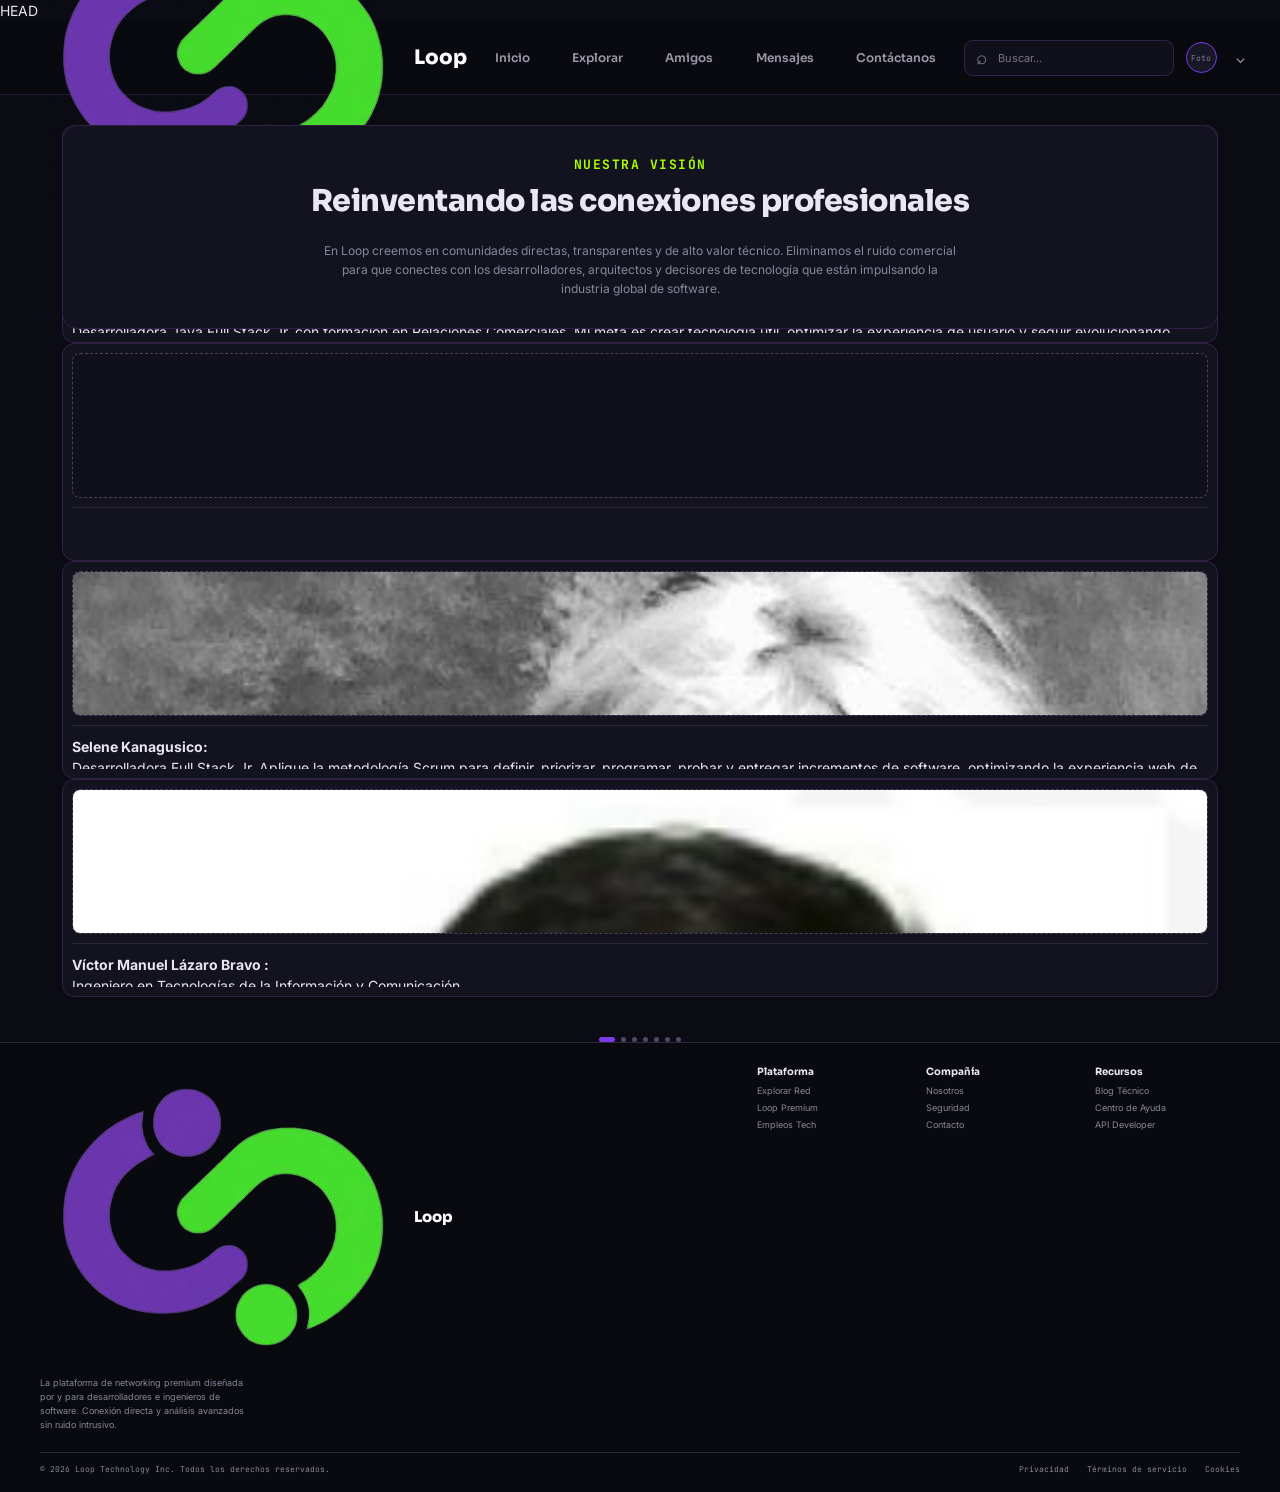
==== acercade.html @ b0e39cc5 "Se agregan cambios" ====
<!doctype html>
<html lang="es">
<head>
  <meta charset="utf-8">
  <meta name="viewport" content="width=device-width, initial-scale=1">
  <meta name="theme-color" content="#0b0b14">
  <title>Loop — Acerca de nosotros</title>
  <!-- Bootstrap 5.3.8: mismos enlaces que las páginas anteriores -->
  <link href="https://cdn.jsdelivr.net/npm/bootstrap@5.3.8/dist/css/bootstrap.min.css" rel="stylesheet" integrity="sha384-sRIl4kxILFvY47J16cr9ZwB07vP4J8+LH7qKQnuqkuIAvNWLzeN8tE5YBujZqJLB" crossorigin="anonymous">
  <!-- Tipografías del sistema visual Loop -->
  <link rel="preconnect" href="https://fonts.googleapis.com">
  <link rel="preconnect" href="https://fonts.gstatic.com" crossorigin>
  <link href="https://fonts.googleapis.com/css2?family=Inter:wght@400;500;600;700&family=JetBrains+Mono:wght@400;700&family=Sora:wght@400;600;700;800&display=swap" rel="stylesheet">
  <!-- Hoja CSS unificada para Inicio y Acerca de nosotros -->
  <link rel="stylesheet" href="./CSS/styles.css">
</head>
<body>
          HEAD
  <!-- Navegación compartida; logotipo y avatar son espacios reservados -->
  <header class="site-header">
    <nav class="nav-shell" aria-label="Navegación principal">
      <a class="brand d-inline-flex align-items-center" href="index.html" aria-label="Loop, inicio">  <img src="./images/logo/logo.png" alt="" class="logo" aria-hidden="true"><span>Loop</span></a>
      <div class="nav-links">
        <a class="nav-link" href="index.html">Inicio</a>
        <a class="nav-link" href="#explorar">Explorar</a>
        <a class="nav-link" href="#amigos">Amigos</a>
        <a class="nav-link" href="#mensajes">Mensajes</a>
        <a class="nav-link" href="./acercade.html">Contáctanos</a>
      </div>
      <div class="nav-actions">
        <label class="search-box"><span aria-hidden="true">⌕</span><input type="search" placeholder="Buscar..." aria-label="Buscar"></label>
        <button class="avatar avatar-small" type="button" aria-label="Abrir perfil"><span class="image-placeholder">Foto</span></button>
        <button class="chevron" type="button" aria-label="Abrir menú de perfil">⌄</button>
      </div>
      <button class="menu-toggle" type="button" aria-label="Abrir navegación">☰</button>
    </nav>
  </header>

  <main class="about-page container-fluid">
    <!-- Carrusel de contenido institucional: misión, visión y valores -->
    <section class="about-content" aria-label="Misión, visión y valores">
      <div id="aboutCarousel" class="carousel slide" data-bs-ride="false" data-bs-touch="true">
        <div class="carousel-inner">
          <!-- Visión: se muestra primero, según el wireframe -->
          <article class="carousel-item active">
            <div class="vision-panel panel text-center">
              <p class="about-kicker">NUESTRA VISIÓN</p>
              <h1>Reinventando las conexiones profesionales</h1>
              <p class="vision-copy">En Loop creemos en comunidades directas, transparentes y de alto valor técnico. Eliminamos el ruido comercial<br class="wide-break"> para que conectes con los desarrolladores, arquitectos y decisores de tecnología que están impulsando la<br class="wide-break"> industria global de software.</p>
            </div>
          </article>
          <!-- Misión: texto e imagen quedan como contenido editable/reservado -->
          <article class="carousel-item">
            <div class="mission-panel">
              <div class="mission-copy">
                <p class="about-kicker">NUESTRA MISIÓN</p>
                <h2>Misión</h2>
                <br>
                <p>Conectar a desarrolladores y entusiastas de la tecnología para fomentar relaciones genuinas, colaboración y crecimiento personal y profesional. Creamos una plataforma digital accesible, segura e inclusiva que permite a la comunidad aprender, compartir conocimientos y descubrir oportunidades únicas, para transformar y liderar el entorno tecnológico actual.</p>

                <div class="value-tags"><span>LATENCIA CERO</span><span>PRIVACIDAD ENCRIPTADA</span></div>
              </div>
              <div class="about-image-placeholder imgMission" role="img"><span></span></div>
            </div>
    <!-- Valores -->
<article class="carousel-item">
  <div class="values-panel panel">
    <p class="about-kicker">NUESTROS VALORES</p>
    <h2>Principios que nos conectan</h2>

    <!-- Contenedor ajustado para tarjetas -->
    <div class="row g-3 justify-content-center">

      <!-- Tarjeta 1: Respeto y Privacidad -->
      <div class="col-12 col-md-6 col-lg-3">
        <div class="value-card">
          <span class="value-mark">01</span>
          <h3>Respeto y Privacidad</h3>
          <p>Datos tratados de forma ética, protegida y sin algoritmos extractivos.</p>
        </div>
      </div>

      <!-- Tarjeta 2: Colaboración -->
      <div class="col-12 col-md-6 col-lg-3">
        <div class="value-card">
          <span class="value-mark">02</span>
          <h3>Colaboración</h3>
          <p>Fostereamos el trabajo en equipo y el desarrollo colectivo.</p>
        </div>
      </div>

    </div> 
  </div> 
</article>
    
    
  <!-- Navegación compartida; logotipo y avatar son espacios reservados -->
  <header class="site-header">
    <nav class="nav-shell" aria-label="Navegación principal">
      <a class="brand d-inline-flex align-items-center" href="index.html" aria-label="Loop, inicio">  <img src="./images/logo/logo.png" alt="" class="logo" aria-hidden="true"><span>Loop</span></a>
      <div class="nav-links">
        <a class="nav-link" href="index.html">Inicio</a>
        <a class="nav-link" href="#explorar">Explorar</a>
        <a class="nav-link" href="#amigos">Amigos</a>
        <a class="nav-link" href="#mensajes">Mensajes</a>
        <a class="nav-link" href="./acercade.html">Contáctanos</a>
      </div>
      <div class="nav-actions">
        <label class="search-box"><span aria-hidden="true">⌕</span><input type="search" placeholder="Buscar..." aria-label="Buscar"></label>
        <button class="avatar avatar-small" type="button" aria-label="Abrir perfil"><span class="image-placeholder">Foto</span></button>
        <button class="chevron" type="button" aria-label="Abrir menú de perfil">⌄</button>
      </div>
      <button class="menu-toggle" type="button" aria-label="Abrir navegación">☰</button>
    </nav>
  </header>

  <main class="about-page container-fluid">
    <!-- Carrusel de contenido institucional: misión, visión y valores -->
    <section class="about-content" aria-label="Misión, visión y valores">
      <div id="aboutCarousel" class="carousel slide" data-bs-ride="false" data-bs-touch="true">
        <div class="carousel-inner">
          <!-- Visión: se muestra primero, según el wireframe -->
          <article class="carousel-item active">
            <div class="vision-panel panel text-center">
              <p class="about-kicker">NUESTRA VISIÓN</p>
              <h1>Reinventando las conexiones profesionales</h1>
              <p class="vision-copy">En Loop creemos en comunidades directas, transparentes y de alto valor técnico. Eliminamos el ruido comercial<br class="wide-break"> para que conectes con los desarrolladores, arquitectos y decisores de tecnología que están impulsando la<br class="wide-break"> industria global de software.</p>
            </div>
          </article>
          <!-- Misión: texto e imagen quedan como contenido editable/reservado -->
          <article class="carousel-item">
            <div class="mission-panel">
              <div class="mission-copy">
                <p class="about-kicker">NUESTRA MISIÓN</p>

                <h2>Misión</h2>
                <br>
                <p>Conectar a desarrolladores y entusiastas de la tecnología para fomentar relaciones genuinas, colaboración y crecimiento personal y profesional. Creamos una plataforma digital accesible, segura e inclusiva que permite a la comunidad aprender, compartir conocimientos y descubrir oportunidades únicas, para transformar y liderar el entorno tecnológico actual.</p>

                <div class="value-tags"><span>LATENCIA CERO</span><span>PRIVACIDAD ENCRIPTADA</span></div>
              </div>
              <div class="about-image-placeholder imgMission" role="img"><span></span></div>
            </div>
          </article>
          <!-- Valores: espacios listos para incorporar la descripción final -->
<article class="carousel-item">
    <div class="values-panel panel">
        <p class="about-kicker">NUESTROS VALORES</p>
        <h2>Principios que nos conectan</h2>
        
        <!-- Contenedor ajustado para 4 tarjetas -->
        <div class="row g-3 justify-content-center">
            
            <!-- Tarjeta 1: Respeto y Privacidad -->
            <div class="col-12 col-md-6 col-lg-3">
                <div class="value-card">
                    <span class="value-mark">01</span>
                    <h3>Respeto y Privacidad</h3>
                    <p>Datos tratados de forma ética, protegida y sin algoritmos extractivos.</p>
                </div>
            </div>

            <!-- Tarjeta 2: Colaboración -->
            <div class="col-12 col-md-6 col-lg-3">
                <div class="value-card">
                    <span class="value-mark">02</span>
                    <h3>Colaboración</h3>
                    <p>El trabajo en equipo como motor de innovación.</p>
                </div>
            </div>

            <!-- Tarjeta 3: Inclusión -->
            <div class="col-12 col-md-6 col-lg-3">
                <div class="value-card">
                    <span class="value-mark">03</span>
                    <h3>Inclusión</h3>
                    <p>Diversidad de perfiles, experiencias y habilidades.</p>
                </div>
            </div>

            <!-- Tarjeta 4: Empleabilidad -->
            <div class="col-12 col-md-6 col-lg-3">
                <div class="value-card">
                    <span class="value-mark">04</span>
                    <h3>Empleabilidad</h3>
                    <p>El poder de la red para abrir oportunidades laborales.</p>
                </div>
            </div>

        </div>
    </div>
</article>
        </div>
        <!-- Controles accesibles para recorrer misión, visión y valores -->
        <button class="carousel-control-prev about-control" type="button" data-bs-target="#aboutCarousel" data-bs-slide="prev" aria-label="Anterior"><span class="carousel-control-prev-icon" aria-hidden="true"></span></button>
        <button class="carousel-control-next about-control" type="button" data-bs-target="#aboutCarousel" data-bs-slide="next" aria-label="Siguiente"><span class="carousel-control-next-icon" aria-hidden="true"></span></button>
        <div class="carousel-indicators about-indicators">
          <button type="button" data-bs-target="#aboutCarousel" data-bs-slide-to="0" class="active" aria-current="true" aria-label="Visión"></button>
          <button type="button" data-bs-target="#aboutCarousel" data-bs-slide-to="1" aria-label="Misión"></button>
          <button type="button" data-bs-target="#aboutCarousel" data-bs-slide-to="2" aria-label="Valores"></button>
        </div>
      </div>
    </section>
    

     <!-- Sección visual de misión con área reservada para ilustración, similar al wireframe -->
    <section class="mission-feature" aria-label="Misión y propósito">
      <div class="mission-feature-copy">
        <h2>Misión y Propósito</h2>
        <p>Conectamos a desarrolladores y entusiastas de la tecnología para fomentar la colaboración y el crecimiento profesional. Creamos una plataforma digital accesible, segura e inclusiva que permite aprender, compartir conocimientos y descubrir oportunidades únicas para liderar el entorno tecnológico actual.</p>
        <div class="value-tags"><span>LATENCIA CERO</span><span>PRIVACIDAD ENCRIPTADA</span></div>
      </div>
      <div class="about-image-placeholder mission-art imgMission" role="img" ><span></span></div>
    </section>

    <!-- Carrusel horizontal siete tarjetas del equipo ejecutivo -->
    <section class="executive-team" aria-labelledby="team-title">
      <div class="team-heading"><div><p class="about-kicker">LAS PERSONAS DETRÁS DE LOOP</p><h2 id="team-title">Nuestro Equipo Ejecutivo</h2></div><div class="team-controls"><button type="button" class="team-arrow" data-team-direction="prev" aria-label="Ver integrantes anteriores">‹</button><button type="button" class="team-arrow" data-team-direction="next" aria-label="Ver integrantes siguientes">›</button></div></div>
      <div class="team-viewport">
        <div class="team-track">
          <!-- En cada tarjeta: agrega la descripción dentro de <p> y href="URL_DE_LINKEDIN" en su enlace para activar el icono. -->
          <article class="team-card panel"><div class="team-photo-placeholder" role="img" aria-label="Espacio para foto del integrante 1"></div>
            <div class="team-description"><p></p><a class="team-linkedin" target="_blank" rel="noopener noreferrer" aria-label="Ver perfil de LinkedIn del integrante 1"><svg viewBox="0 0 24 24" aria-hidden="true" focusable="false"><path d="M20.45 2H3.55C2.69 2 2 2.68 2 3.52v16.96c0 .84.69 1.52 1.55 1.52h16.9c.86 0 1.55-.68 1.55-1.52V3.52c0-.84-.69-1.52-1.55-1.52ZM7.93 18.34H4.96V9.02h2.97v9.32ZM6.45 7.75a1.72 1.72 0 1 1 0-3.44 1.72 1.72 0 0 1 0 3.44Zm11.89 10.59h-2.97v-4.53c0-1.08-.02-2.47-1.51-2.47-1.51 0-1.74 1.18-1.74 2.39v4.61H9.15V9.02h2.85v1.27h.04c.4-.73 1.37-1.51 2.82-1.51 3.01 0 3.57 1.98 3.57 4.56v5Z"/></svg></a></div></article>
 <article class="team-card panel">
            <div class="team-photo-placeholder foto-angel-marco">
                <img src="./images/nosotros/angel.png" alt="Fotografía de Ángel Ochoa" class="foto-angel">
            </div>
            <div class="team-description">
                <p>
                   <strong> Ángel Ochoa: </strong> 
                   <br>
                    Desarrollador Java Full Stack Jr.
                    La curiosidad impulsa mi aprendizaje; el deseo de crear algo útil le da sentido. 
                    Mi objetivo: crear software útil y crecer con cada línea de código.
                </p>
                            <a class="team-linkedin" href="https://www.linkedin.com/in/angel-j-ochoa-dev/" target="_blank" rel="noopener noreferrer" aria-label="Ver perfil de Angélica en LinkedIn">
                    <svg viewBox="0 0 24 24" aria-hidden="true" focusable="false"><path d="M20.45 2H3.55C2.69 2 2 2.68 2 3.52v16.96c0 .84.69 1.52 1.55 1.52h16.9c.86 0 1.55-.68 1.55-1.52V3.52c0-.84-.69-1.52-1.55-1.52ZM7.93 18.34H4.96V9.02h2.97v9.32ZM6.45 7.75a1.72 1.72 0 1 1 0-3.44 1.72 1.72 0 0 1 0 3.44Zm11.89 10.59h-2.97v-4.53c0-1.08-.02-2.47-1.51-2.47-1.51 0-1.74 1.18-1.74 2.39v4.61H9.15V9.02h2.85v1.27h.04c.4-.73 1.37-1.51 2.82-1.51 3.01 0 3.57 1.98 3.57 4.56v5Z"/></svg>
                </a></div>
          </article>          <article class="team-card panel">

            <div class="team-photo-placeholder">
                <img src="./images/nosotros/angelica.jpeg" alt="Fotografía de Angélica">
            </div>
            <div class="team-description">
                <p>
                   <strong> Amellali Mercado: </strong> 
                   <br>
                    Desarrolladora Full Stack Jr. con formación en Matemáticas.
                    Me motiva crear soluciones tecnológicas funcionales, eficientes
                    y orientadas a mejorar la experiencia de los usuarios.
                </p>
                            <a class="team-linkedin" href="https://www.linkedin.com/in/ameaguilar/" target="_blank" rel="noopener noreferrer" aria-label="Ver perfil de Ángel en LinkedIn">
                    <svg viewBox="0 0 24 24" aria-hidden="true" focusable="false"><path d="M20.45 2H3.55C2.69 2 2 2.68 2 3.52v16.96c0 .84.69 1.52 1.55 1.52h16.9c.86 0 1.55-.68 1.55-1.52V3.52c0-.84-.69-1.52-1.55-1.52ZM7.93 18.34H4.96V9.02h2.97v9.32ZM6.45 7.75a1.72 1.72 0 1 1 0-3.44 1.72 1.72 0 0 1 0 3.44Zm11.89 10.59h-2.97v-4.53c0-1.08-.02-2.47-1.51-2.47-1.51 0-1.74 1.18-1.74 2.39v4.61H9.15V9.02h2.85v1.27h.04c.4-.73 1.37-1.51 2.82-1.51 3.01 0 3.57 1.98 3.57 4.56v5Z"/></svg>
                </a></div>
          </article>
          <article class="team-card panel"><div class="team-photo-placeholder" role="img" aria-label="Espacio para foto del integrante 4"></div><div class="team-description"><p></p><a class="team-linkedin" target="_blank" rel="noopener noreferrer" aria-label="Ver perfil de LinkedIn del integrante 4"><svg viewBox="0 0 24 24" aria-hidden="true" focusable="false"><path d="M20.45 2H3.55C2.69 2 2 2.68 2 3.52v16.96c0 .84.69 1.52 1.55 1.52h16.9c.86 0 1.55-.68 1.55-1.52V3.52c0-.84-.69-1.52-1.55-1.52ZM7.93 18.34H4.96V9.02h2.97v9.32ZM6.45 7.75a1.72 1.72 0 1 1 0-3.44 1.72 1.72 0 0 1 0 3.44Zm11.89 10.59h-2.97v-4.53c0-1.08-.02-2.47-1.51-2.47-1.51 0-1.74 1.18-1.74 2.39v4.61H9.15V9.02h2.85v1.27h.04c.4-.73 1.37-1.51 2.82-1.51 3.01 0 3.57 1.98 3.57 4.56v5Z"/></svg></a></div></article>
          <article class="team-card panel"><div class="team-photo-placeholder" role="img" aria-label="Espacio para foto del integrante 5"></div><div class="team-description"><p></p><a class="team-linkedin" target="_blank" rel="noopener noreferrer" aria-label="Ver perfil de LinkedIn del integrante 5"><svg viewBox="0 0 24 24" aria-hidden="true" focusable="false"><path d="M20.45 2H3.55C2.69 2 2 2.68 2 3.52v16.96c0 .84.69 1.52 1.55 1.52h16.9c.86 0 1.55-.68 1.55-1.52V3.52c0-.84-.69-1.52-1.55-1.52ZM7.93 18.34H4.96V9.02h2.97v9.32ZM6.45 7.75a1.72 1.72 0 1 1 0-3.44 1.72 1.72 0 0 1 0 3.44Zm11.89 10.59h-2.97v-4.53c0-1.08-.02-2.47-1.51-2.47-1.51 0-1.74 1.18-1.74 2.39v4.61H9.15V9.02h2.85v1.27h.04c.4-.73 1.37-1.51 2.82-1.51 3.01 0 3.57 1.98 3.57 4.56v5Z"/></svg></a></div></article>
                </a>
              </div>
          </article><article class="team-card panel">
            <div class="team-photo-placeholder">
             <img src="./images/nosotros/karen.jpeg" alt="Photokaren">
            </div>
             <div class="team-description">
              <p>
                  <strong>Karen López:</strong><br>
                   Desarrolladora Java Full Stack Jr. con formación en Relaciones Comerciales. 
                   Mi meta es crear tecnología útil, optimizar
                   la experiencia de usuario y seguir evolucionando.
        </p>
        <a class="team-linkedin" href="https://www.linkedin.com/in/karen-lopez-b08716435/" target="_blank" rel="noopener">
            <svg viewBox="0 0 24 24" aria-hidden="true" focusable="false"><path d="M19 0h-14c-2.761 0-5 2.239-5 5v14c0 2.761 2.239 5 5 5h14c2.762 0 5-2.239 5-5v-14c0-2.761-2.238-5-5-5zm-11 19h-3v-11h3v11zm-1.5-12.268c-.966 0-1.75-.79-1.75-1.764s.784-1.764 1.75-1.764 1.75.79 1.75 1.764-.783 1.764-1.75 1.764zm13.5 12.268h-3v-5.604c0-3.368-4-3.113-4 0v5.604h-3v-11h3v1.765c1.396-2.586 7-2.777 7 2.476v6.759z"/></svg>
        </a></div>
</article>
          <article class="team-card panel"><div class="team-photo-placeholder" role="img" aria-label="Espacio para foto del integrante 5"></div><div class="team-description"><p></p><a class="team-linkedin" target="_blank" rel="noopener noreferrer" aria-label="Ver perfil de LinkedIn del integrante 5"><svg viewBox="0 0 24 24" aria-hidden="true" focusable="false"><path d="M20.45 2H3.55C2.69 2 2 2.68 2 3.52v16.96c0 .84.69 1.52 1.55 1.52h16.9c.86 0 1.55-.68 1.55-1.52V3.52c0-.84-.69-1.52-1.55-1.52ZM7.93 18.34H4.96V9.02h2.97v9.32ZM6.45 7.75a1.72 1.72 0 1 1 0-3.44 1.72 1.72 0 0 1 0 3.44Zm11.89 10.59h-2.97v-4.53c0-1.08-.02-2.47-1.51-2.47-1.51 0-1.74 1.18-1.74 2.39v4.61H9.15V9.02h2.85v1.27h.04c.4-.73 1.37-1.51 2.82-1.51 3.01 0 3.57 1.98 3.57 4.56v5Z"/></svg></a></div></article>
        

          




          <article class="team-card panel"><div class="team-photo-placeholder">
                <img src="./images/nosotros/SelenePhoto.jpg" alt="PhotoSelene">
            </div>
            <div class="team-description">
                <p>
                  <strong> Selene Kanagusico: </strong> 
                  <br>
                  Desarrolladora Full Stack Jr. Aplique la metodología Scrum para definir, 
                  priorizar, programar, probar y entregar incrementos de software, optimizando
                   la experiencia web de usuario.
                </p>
                <a class="team-linkedin" href="https://www.linkedin.com/in/selene-kanagusico-developer/?isSelfProfile=true" target="_blank" rel="noopener noreferrer" aria-label="Ver perfil de Angélica en LinkedIn">
                    <svg viewBox="0 0 24 24" aria-hidden="true" focusable="false"><path d="M20.45 2H3.55C2.69 2 2 2.68 2 3.52v16.96c0 .84.69 1.52 1.55 1.52h16.9c.86 0 1.55-.68 1.55-1.52V3.52c0-.84-.69-1.52-1.55-1.52ZM7.93 18.34H4.96V9.02h2.97v9.32ZM6.45 7.75a1.72 1.72 0 1 1 0-3.44 1.72 1.72 0 0 1 0 3.44Zm11.89 10.59h-2.97v-4.53c0-1.08-.02-2.47-1.51-2.47-1.51 0-1.74 1.18-1.74 2.39v4.61H9.15V9.02h2.85v1.27h.04c.4-.73 1.37-1.51 2.82-1.51 3.01 0 3.57 1.98 3.57 4.56v5Z"/></svg>
                </a></div>
          </article>
           <!-- Seccion Victor  -->
         <article class="team-card panel">

                <!-- FOTO DEL INTEGRANTE -->
                <div class="team-photo-placeholder">
                <img src="./images/nosotros/Victor.jpeg" alt="Foto de Tu Nombre">
                </div>

                <!-- DESCRIPCIÓN Y REDES SOCIALES -->
                <div class="team-description">
   
              <p>
              <strong>Víctor Manuel Lázaro Bravo : </strong><br>
              Ingeniero en Tecnologías de la Información y Comunicación.<br>
              Apasionado por el desarrollo, la programación y la tecnología.
              </p>


                <!-- LINKEDIN -->
                <a
                class="team-linkedin"
                 href="https://www.linkedin.com/in/victormlazaro/ "
                 target="_blank"
                rel="noopener noreferrer"
                 aria-label="Ver perfil de LinkedIn de Víctor Lázaro"
                  >
                <svg viewBox="0 0 24 24" aria-hidden="true" focusable="false">
                 <path d="M20.45 2H3.55C2.69 2 2 2.68 2 3.52v16.96c0 .84.69 1.52 1.55 1.52h16.9c.86 0 1.55-.68 1.55-1.52V3.52C22 2.68 21.31 2 20.45 2ZM7.93 18.34H4.96V9.02h2.97v9.32ZM6.45 7.75a1.72 1.72 0 1 1 0-3.44 1.72 1.72 0 0 1 0 3.44Zm11.89 10.59h-2.97v-4.53c0-1.08-.02-2.47-1.51-2.47-1.51 0-1.74 1.18-1.74 2.39v4.61H9.15V9.02h2.85v1.27h.04c.4-.73 1.37-1.51 2.82-1.51 3.01 0 3.57 1.98 3.57 4.56v5Z"/>
                </svg>
                </a>

                <!-- GITHUB -->
                <a
                 class="team-github"
                  href="https://github.com/VictorLazaro0"
                   target="_blank"
                   rel="noopener noreferrer"
                   aria-label="Ver perfil de GitHub de Víctor Lázaro">
                   <svg viewBox="0 0 24 24" aria-hidden="true" focusable="false">
                    <path d="M12 .5C5.65.5.5 5.65.5 12c0 5.08 3.29 9.39 7.86 10.91.57.1.78-.25.78-.55v-2.15c-3.2.7-3.88-1.35-3.88-1.35-.52-1.33-1.28-1.69-1.28-1.69-1.04-.71.08-.7.08-.7 1.15.08 1.76 1.18 1.76 1.18 1.02 1.75 2.68 1.25 3.33.96.1-.74.4-1.25.73-1.54-2.55-.29-5.23-1.28-5.23-5.69 0-1.26.45-2.29 1.18-3.1-.12-.29-.51-1.47.11-3.06 0 0 .96-.31 3.15 1.18a10.9 10.9 0 0 1 5.74 0c2.19-1.49 3.15-1.18 3.15-1.18.62 1.59.23 2.77.11 3.06.73.81 1.18 1.84 1.18 3.1 0 4.42-2.69 5.39-5.25 5.67.41.36.78 1.08.78 2.18v3.23c0 .3.21.66.79.55A11.51 11.51 0 0 0 23.5 12C23.5 5.65 18.35.5 12 .5Z"/>
                  </svg>
                 </a>

                 </div>
            </article>

        </div>
      </div>
      <div class="team-pagination" aria-hidden="true"><span class="current"></span><span></span><span></span><span></span><span></span><span></span><span></span></div>
    </section>
  </main>

  <!-- Pie compartido con Inicio y Contáctanos -->
  <footer class="site-footer">
    <div class="footer-main">
      <div class="footer-about"><a class="brand footer-brand" href="index.html">  <img src="./images/logo/logo.png" alt="" class="logo" aria-hidden="true"><span>Loop</span></a><p>La plataforma de networking premium diseñada<br>por y para desarrolladores e ingenieros de<br>software. Conexión directa y análisis avanzados<br>sin ruido intrusivo.</p></div>
      <div class="footer-column"><h2>Plataforma</h2><a href="#explorar">Explorar Red</a><a href="#premium">Loop Premium</a><a href="#empleos">Empleos Tech</a></div>
      <div class="footer-column"><h2>Compañía</h2><a href="./acercade.html">Nosotros</a><a href="#seguridad">Seguridad</a><a href="contacto.html">Contacto</a></div>
      <div class="footer-column"><h2>Recursos</h2><a href="#blog">Blog Técnico</a><a href="#ayuda">Centro de Ayuda</a><a href="#api">API Developer</a></div>
    </div>
    <div class="footer-bottom"><span>© 2026 Loop Technology Inc. Todos los derechos reservados.</span><div><a href="#privacidad">Privacidad</a><a href="#terminos">Términos de servicio</a><a href="#cookies">Cookies</a></div></div>
  </footer>

  <!-- Bootstrap para el carrusel institucional; controlador del carrusel del equipo -->
  <script src="https://cdn.jsdelivr.net/npm/bootstrap@5.3.8/dist/js/bootstrap.bundle.min.js" integrity="sha384-FKyoEForCGlyvwx9Hj09JcYn3nv7wiPVlz7YYwJrWVcXK/BmnVDxM+D2scQbITxI" crossorigin="anonymous"></script>
  <script>
    // Carrusel horizontal del equipo: avanza una tarjeta y se adapta al ancho disponible.
    (() => {
      const track = document.querySelector('.team-track');
      const cards = [...document.querySelectorAll('.team-card')];
      const dots = [...document.querySelectorAll('.team-pagination span')];
      let index = 0;
      const visibleCount = () => window.matchMedia('(min-width: 1000px)').matches ? 3 : window.matchMedia('(min-width: 600px)').matches ? 2 : 1;
      const update = () => {
        const max = Math.max(0, cards.length - visibleCount());
        index = Math.min(index, max);
        const gap = parseFloat(getComputedStyle(track).gap) || 0;
        const step = (cards[0]?.getBoundingClientRect().width || 0) + gap;
        track.style.transform = `translateX(-${index * step}px)`;
        dots.forEach((dot, i) => dot.classList.toggle('current', i === index));
      };
      document.querySelectorAll('.team-arrow').forEach(button => button.addEventListener('click', () => {
        const max = Math.max(0, cards.length - visibleCount());
        index = button.dataset.teamDirection === 'next' ? (index >= max ? 0 : index + 1) : (index <= 0 ? max : index - 1);
        update();
      }));
      window.addEventListener('resize', update);
    })();
    
</script>
  
</body>
</html>
---- CSS/styles.css ----
/* Importación de fuentes tipográficas desde Google Fonts */
@import url('https://fonts.googleapis.com/css2?family=Inter:wght@400;500;600;700&family=JetBrains+Mono:wght@400;700&family=Sora:wght@400;600;700;800&display=swap');

/* Declaración de variables globales de CSS (Custom Properties) */
:root {
  color-scheme: dark; /* Indica al navegador que la aplicación usa un tema oscuro nativo */
  --space-black: #0b0b14; /* Color de fondo principal ultra oscuro */
  --modular-gray: #131320; /* Color de fondo para paneles y tarjetas */
  --white: #ffffff; /* Color blanco puro para texto destacado */
  --neutral-gray: #9ca3af; /* Color gris secundario para textos de menor jerarquía */
  --vivid-purple: #7c3aed; /* Color violeta primario para acentos y botones */
  --electric-violet: #753bbd; /* Variante de violeta para estados hover */
  --neon-green: #10b981; /* Verde neón para estados activos/éxito */
  --border-gray: #2a2a3c; /* Color para bordes sutiles */
  --lime: #aaff00; /* Verde lima vibrante para indicadores y badges */
  --text-muted: #888798; /* Color para texto atenuado o secundario */
  --heading-font: "Sora", sans-serif; /* Fuente tipográfica principal para títulos */
  --body-font: "Inter", sans-serif; /* Fuente tipográfica para texto de cuerpo */
  --mono-font: "JetBrains Mono", monospace; /* Fuente monoespaciada para datos y badges */
}

/* Regla de reseteo universal para el modelo de caja */
* { 
  box-sizing: border-box; /* Incluye el padding y border dentro del ancho y alto total */
}

/* Configuración base del elemento HTML */
html { 
  min-width: 320px; /* Evita que la pantalla se reduzca a menos de 320px para prevenir colapsos */
  background: var(--space-black); /* Aplica el fondo principal oscuro */
}

/* Estilos globales para el cuerpo del documento */
body { 
  margin: 0; /* Elimina los márgenes por defecto del navegador */
  background: var(--space-black); /* Fondo general de la página */
  color: #e8e6f0; /* Color de texto por defecto */
  font: 400 14px/1.5 var(--body-font); /* Fuente: peso 400, tamaño 14px, interlineado 1.5 */
}

/* Estilos base para hipervínculos */
a { 
  color: inherit; /* Hereda el color del elemento padre */
  text-decoration: none; /* Elimina el subrayado por defecto de los enlaces */
}

/* Normalización de fuentes en formularios */
button, input { 
  font: inherit; /* Fuerza a botones e inputs a usar la fuente heredada */
}

/* Normalización de color en botones */
button { 
  color: inherit; /* Hereda el color de texto del padre */
}

/* ==========================================
   HEADER & NAVEGACIÓN
   ========================================== */

/* Encabezado principal del sitio */
.site-header { 
  height: 74px; /* Altura fija del header */
  background: #090910; /* Fondo oscuro específico para el header */
  border-bottom: 1px solid #211d31; /* Borde inferior para separar del contenido */
}

/* Contenedor interno del encabezado para centrar el contenido */
.nav-shell { 
  width: min(1200px, calc(100% - 48px)); /* Ancho máximo de 1200px o 100% menos 48px de margen */
  height: 100%; /* Ocupa el 100% de la altura del .site-header */
  margin: auto; /* Centra horizontalmente el contenedor */
  display: flex; /* Activa el modelo Flexbox */
  align-items: center; /* Centra verticalmente los elementos fijos */
  gap: 28px; /* Espacio de 28px entre los elementos del flex */
}

/* Bloque del logo o marca comercial */
.brand { 
  display: inline-flex; /* Flexbox en línea para alinear icono y texto */
  align-items: center; /* Centra verticalmente el contenido interno */
  gap: 7px; /* Espaciado interno entre icono y texto */
  flex: 0 0 160px; /* Flex no crece, no se reduce y tiene un ancho base de 160px */
  color: var(--white); /* Texto en color blanco */
  font: 800 20px/1 var(--heading-font); /* Fuente: peso 800, tamaño 20px, interlineado 1 */
}

/* Espacio temporal o marcador de posición para el logo */
.logo-placeholder { 
  display: inline-block; /* Comportamiento en línea con propiedad de bloque */
  width: 29px; /* Ancho fijo del logo */
  height: 25px; /* Altura fija del logo */
  border: 1px dashed #79758b; /* Borde punteado en color gris */
  border-radius: 5px; /* Esquinas ligeramente redondeadas */
}

/* Lista/Contenedor de enlaces de navegación */
.nav-links { 
  display: flex; /* Layout Flexbox horizontal */
  align-self: stretch; /* Se estira para ocupar toda la altura del padre */
  align-items: center; /* Centra verticalmente los elementos */
  gap: clamp(20px, 3.3vw, 48px); /* Espaciado fluido dinámico de 20px a 48px según la pantalla */
  flex: 1; /* Ocupa todo el espacio sobrante en el contenedor */
}

/* Cada enlace individual de navegación */
.nav-link { 
  display: flex; /* Flexbox para centrado interno */
  height: 100%; /* Toma toda la altura del contenedor padre */
  align-items: center; /* Centrado vertical */
  position: relative; /* Posicionamiento relativo para la línea indicadora absoluta */
  color: #9b99a8; /* Color de texto inactivo */
  font: 600 12px var(--heading-font); /* Fuente: peso 600, 12px con la tipografía de títulos */
}

/* Estado hover y activo de los enlaces */
.nav-link:hover, .nav-link.active { 
  color: var(--white); /* Cambia el color a blanco al pasar el cursor o estar activo */
}

/* Indicador visual de la pestaña activa (línea inferior) */
.nav-link.active::after { 
  content: ""; /* Pseudoelemento sin texto */
  position: absolute; /* Posicionamiento absoluto respecto a .nav-link */
  height: 2px; /* Grosor de la línea */
  left: 0; /* Se extiende desde la izquierda */
  right: 0; /* Hasta la derecha */
  bottom: 7px; /* Distancia respecto al fondo */
  background: var(--vivid-purple); /* Color morado para indicar selección */
}

/* Área de acciones a la derecha del header (búsqueda, usuario, etc.) */
.nav-actions { 
  display: flex; /* Layout Flexbox horizontal */
  align-items: center; /* Centrado vertical */
  gap: 12px; /* Espacio de 12px entre acciones */
}

/* Caja contenedora del buscador */
.search-box { 
  height: 36px; /* Altura del buscador */
  width: 210px; /* Ancho fijo del buscador */
  display: flex; /* Flexbox horizontal */
  align-items: center; /* Centra verticalmente icono e input */
  gap: 9px; /* Espacio entre el icono y la caja de texto */
  padding: 0 11px; /* Relleno interno horizontal */
  border: 1px solid #302449; /* Borde violeta oscuro */
  border-radius: 9px; /* Esquinas redondeadas */
  background: #10101b; /* Fondo oscuro */
  color: var(--text-muted); /* Color de texto neutro */
}

/* Icono dentro de la caja de búsqueda */
.search-box > span { 
  font-size: 19px; /* Tamaño del icono */
  line-height: 1; /* Elimina espacio vertical extra */
}

/* Campos de entrada en la búsqueda y el compositor */
.search-box input, .composer-input input { 
  min-width: 0; /* Previene desbordamientos en contenedores Flexbox */
  width: 100%; /* Ocupa todo el ancho libre dentro del contenedor */
  border: 0; /* Elimina borde por defecto */
  outline: 0; /* Elimina el borde al hacer foco */
  color: var(--white); /* Texto escrito en color blanco */
  background: transparent; /* Fondo transparente */
  font: 400 11px var(--body-font); /* Fuente: peso 400, 11px */
}

/* Estilo para el texto de sugerencia (placeholder) en inputs */
.search-box input::placeholder, .composer-input input::placeholder { 
  color: #777587; /* Color de texto secundario para el placeholder */
  opacity: 1; /* Asegura opacidad completa */
}

/* Contenedor del avatar de usuario */
.avatar { 
  width: 34px; /* Ancho fijo */
  height: 34px; /* Altura fija */
  flex: 0 0 auto; /* Evita que el avatar se deforme en Flexbox */
  display: grid; /* Grid Layout */
  place-items: center; /* Centra perfectamente el contenido (imagen o iniciales) */
  border: 1px solid #39364a; /* Borde circular gris */
  border-radius: 50%; /* Hace que la caja sea completamente circular */
  background: #171725; /* Fondo del avatar */
  overflow: hidden; /* Recorta cualquier imagen que sobresalga */
}

/* Modificador para avatar pequeño */
.avatar-small { 
  width: 31px; /* Ancho reducido */
  height: 31px; /* Altura reducida */
  padding: 0; /* Sin relleno interno */
  border-color: var(--vivid-purple); /* Borde destacado en violeta */
  cursor: pointer; /* Cambia el cursor a mano interactiva */
}

/* Modificador para avatar muy pequeño */
.avatar-mini { 
  width: 24px; /* Ancho mini */
  height: 24px; /* Altura mini */
}

/* Texto de reemplazo para imágenes no cargadas */
.image-placeholder { 
  color: #827f92; /* Color apagado */
  font: 400 8px var(--mono-font); /* Tipografía monoespaciada muy pequeña */
}

/* Botones de navegación desplegable y menú responsive */
.chevron, .menu-toggle { 
  border: 0; /* Quita borde nativo */
  background: none; /* Sin fondo */
  color: #a5a2b2; /* Color de icono */
  cursor: pointer; /* Cursor interactivo */
}

/* Oculta el botón de menú hamburguesa por defecto en escritorio */
.menu-toggle { 
  display: none; 
}

/* ==========================================
   LAYOUT PRINCIPAL Y PANELES
   ========================================== */

/* Estructura del grid de la página principal */
.page-layout { 
  width: min(1200px, calc(100% - 48px)); /* Mismo ancho responsivo que el header */
  margin: 36px auto 0; /* Margen superior de 36px y centrado horizontal */
  display: grid; /* Layout Grid de CSS */
  grid-template-columns: minmax(190px, 260px) minmax(360px, 1fr) minmax(200px, 270px); /* Layout asimétrico de 3 columnas */
  align-items: start; /* Alinea los elementos al inicio verticalmente */
  gap: 22px; /* Separación de 22px entre las columnas */
  min-height: 490px; /* Altura mínima reservada para la página */
}

/* Estilo base para paneles y tarjetas */
.panel { 
  background: var(--modular-gray); /* Fondo gris modular */
  border: 1px solid #302044; /* Borde oscuro con matiz violeta */
  border-radius: 15px; /* Bordes suaves de 15px */
}

/* ==========================================
   COMPONENTES DE PERFIL, FEED Y TARJETAS
   ========================================== */

/* Tarjeta del perfil de usuario */
.profile-card { 
  padding: 13px; /* Espaciado interno de la tarjeta */
}

/* Encabezado dentro de la tarjeta de perfil */
.profile-heading { 
  display: flex; /* Flexbox horizontal */
  align-items: center; /* Alinea avatar y nombre al centro vertical */
  gap: 12px; /* Separación de 12px */
  padding: 0 2px 13px; /* Relleno inferior */
}

/* Ajuste específico de tamaño de avatar en el perfil */
.profile-heading .avatar { 
  width: 33px; 
  height: 33px; 
}

/* Línea que contiene el nombre de usuario y badges */
.name-line { 
  display: flex; 
  align-items: center; 
  gap: 6px; 
}

/* Reseteo de márgenes en encabezados y párrafos dentro de tarjetas */
h2, p { 
  margin: 0; 
}

/* Tipografía de títulos en tarjetas y publicaciones */
.profile-heading h2, .post-author h2 { 
  color: #e9e7f1; /* Texto claro */
  font: 700 11px/1.4 var(--heading-font); /* Fuente: peso 700, 11px, interlineado 1.4 */
}

/* Clases de utilidad para texto secundario */
.muted { 
  color: var(--text-muted); /* Color gris atenuado */
  font: 400 10px/1.5 var(--body-font); /* Fuente: peso 400, 10px */
}

/* Badge o etiqueta pequeña (ej. "PRO") */
.badge { 
  padding: 1px 4px; /* Relleno pequeño */
  border-radius: 3px; /* Bordes ligeramente suaves */
  font: 700 8px var(--mono-font); /* Fuente monoespaciada para estilo técnico */
}

/* Estilo específico para badge tipo Pro */
.pro { 
  color: var(--lime); /* Texto verde lima */
  border: 1px solid #658000; /* Borde verde oscuro */
}

/* Sección de estadísticas en el perfil */
.stats { 
  padding-top: 8px; /* Relleno superior */
  border-top: 1px solid #2c293b; /* Línea divisoria superior */
  display: grid; /* Grid vertical */
  gap: 5px; /* Espacio entre métricas */
}

/* Fila individual de estadística */
.stats div { 
  display: flex; 
  justify-content: space-between; /* Texto a la izquierda, valor a la derecha */
  gap: 7px; 
  color: var(--text-muted); 
  font: 400 9px var(--body-font); 
}

/* Valor numérico dentro de las estadísticas */
.stats strong { 
  color: #dddbe7; 
  font: 700 9px var(--mono-font); /* Tipografía resaltada */
}

/* Clase de utilidad para forzar color verde lima */
.lime-text { 
  color: var(--lime) !important; 
}

/* Contenedor del feed de publicaciones */
.feed { 
  display: grid; 
  gap: 13px; /* Separación entre publicaciones */
}

/* Caja para crear una nueva publicación (Compositor) */
.composer { 
  min-height: 49px; 
  display: flex; 
  align-items: center; 
  gap: 11px; 
  padding: 9px 12px; 
}

/* Campo de entrada de texto del compositor */
.composer-input { 
  display: flex; 
  align-items: center; 
  flex: 1; 
  min-height: 27px; 
  padding: 0 11px; 
  border: 1px solid #33294c; 
  border-radius: 18px; /* Forma de píldora */
}

/* Contenedor individual de una publicación */
.post { 
  padding: 13px; 
}

/* Encabezado de la publicación */
.post-header { 
  display: flex; 
  align-items: center; 
  gap: 10px; 
}

/* Área que contiene el nombre del autor */
.post-author { 
  flex: 1; /* Ocupa el espacio disponible */
}

/* Botón de opciones adicionales (...) */
.more { 
  border: 0; 
  background: none; 
  color: #888596; 
  font-size: 13px; 
  letter-spacing: 1px; 
  cursor: pointer; 
}

/* Texto o contenido del post */
.post-copy { 
  margin: 12px 0 9px; 
  color: #d1cfda; 
  font: 400 11px/1.6 var(--body-font); 
}

/* Barra de acciones del post (likes, comentarios) */
.post-actions { 
  min-height: 24px; 
  padding-top: 7px; 
  display: flex; 
  justify-content: space-between; 
  align-items: center; 
  border-top: 1px solid #2a273a; /* Separador superior */
}

/* Botones dentro de la barra de acciones */
.post-actions button { 
  padding: 0; 
  border: 0; 
  background: none; 
  cursor: pointer; 
  font: 400 9px var(--mono-font); 
}

/* Estilo para botón me gusta */
.like { 
  color: var(--lime); 
}

/* Ajuste de tamaño del icono dentro del botón me gusta */
.like span { 
  font-size: 16px; 
  vertical-align: -1px; 
}

/* Estilo para área de comentarios */
.comments { 
  color: var(--text-muted); 
}

/* Tarjeta destacada Premium */
.premium-card { 
  padding: 13px; 
  border-color: var(--vivid-purple); /* Borde destacado morado */
}

/* Subtítulo superpuesto (Eyebrow) */
.eyebrow { 
  margin: 0 0 10px; 
  font: 700 9px var(--mono-font); 
}

/* Punto de estado activo (Status Dot) */
.status-dot { 
  display: inline-block; 
  width: 5px; 
  height: 5px; 
  margin: 0 4px 1px 0; 
  border-radius: 50%; /* Esfera */
  background: var(--lime); 
}

/* Título dentro de la tarjeta premium */
.premium-card h2 { 
  margin-bottom: 10px; 
  font: 800 14px/1.35 var(--heading-font); 
}

/* Párrafos descriptivos dentro de la tarjeta premium */
.premium-card > p:not(.eyebrow) { 
  margin-bottom: 11px; 
  font: 400 10px/1.55 var(--body-font); 
}

/* Botón principal reutilizable */
.primary-button { 
  min-height: 29px; 
  display: grid; 
  place-items: center; /* Centrado absoluto de texto */
  border-radius: 6px; 
  background: var(--vivid-purple); 
  color: var(--white); 
  font: 700 10px var(--body-font); 
  transition: background .2s ease; /* Transición suave de color al pasar el cursor */
}

/* Estado hover del botón principal */
.primary-button:hover { 
  background: var(--electric-violet); 
}

/* ==========================================
   FOOTER
   ========================================== */

/* Contenedor del pie de página */
.site-footer { 
  padding: 22px max(24px, calc((100% - 1200px) / 2)) 18px; /* Padding lateral responsivo alineado a 1200px */
  border-top: 1px solid var(--border-gray); 
  background: #090910; 
}

/* Grid del contenido principal del footer */
.footer-main { 
  display: grid; 
  grid-template-columns: minmax(260px, 1fr) repeat(3, minmax(100px, 145px)); /* 1 columna grande + 3 medianas */
  gap: 24px; 
  padding-bottom: 20px; 
}

/* Nombre o marca en el footer */
.footer-brand { 
  margin-bottom: 8px; 
  font-size: 15px; 
}

/* Ajuste de logo en el footer */
.footer-brand .logo-placeholder { 
  width: 21px; 
  height: 19px; 
}

/* Texto explicativo en el footer */
.footer-about p { 
  color: var(--text-muted); 
  font: 400 9px/1.55 var(--body-font); 
}

/* Columna de enlaces en el footer */
.footer-column { 
  display: grid; 
  align-content: start; 
  gap: 6px; 
}

/* Título de cada columna del footer */
.footer-column h2 { 
  margin-bottom: 1px; 
  color: #e8e6f0; 
  font: 700 10px var(--heading-font); 
}

/* Enlaces del footer y parte inferior */
.footer-column a, .footer-bottom { 
  color: var(--text-muted); 
  font: 400 9px var(--body-font); 
}

/* Cambio de color de enlaces en hover */
.footer-column a:hover, .footer-bottom a:hover { 
  color: var(--white); 
}

/* Sub-footer (Copyright y legales) */
.footer-bottom { 
  border-top: 1px solid #262535; 
  padding-top: 11px; 
  display: flex; 
  justify-content: space-between; 
  gap: 16px; 
  font: 400 8px var(--mono-font); 
}

/* Contenedor Flex para enlaces legales en el sub-footer */
.footer-bottom div { 
  display: flex; 
  gap: 18px; 
}

/* ==========================================
   ACCESIBILIDAD
   ========================================== */

/* Oculta elementos de la vista sin sacarlos del árbol accesible (lectores de pantalla) */
.visually-hidden { 
  position: absolute; 
  width: 1px; 
  height: 1px; 
  padding: 0; 
  margin: -1px; 
  overflow: hidden; 
  clip: rect(0,0,0,0); 
  white-space: nowrap; 
  border: 0; 
}

/* ==========================================
   RESPONSIVE DESIGN (MEDIA QUERIES)
   ========================================== */

/* Pantallas medianas (Tablets / Laptops pequeñas - máx 900px) */
@media (max-width: 900px) {
  .nav-shell, .page-layout { width: min(760px, calc(100% - 36px)); } /* Reduce el ancho del contenedor */
  .nav-shell { gap: 16px; } /* Reduce espacios */
  .brand { flex-basis: auto; } /* Ajusta el ancho de la marca */
  .nav-links { gap: 18px; } 
  .nav-link { font-size: 11px; } 
  .search-box { width: 145px; } /* Achica la caja de búsqueda */
  .page-layout { grid-template-columns: minmax(170px, .75fr) minmax(330px, 1.5fr); gap: 16px; } /* Cambia a 2 columnas */
  .premium-card { grid-column: 1 / -1; } /* Pasa la tarjeta premium abajo tomando todo el ancho */
  .site-footer { padding-left: 18px; padding-right: 18px; } 
}

/* Pantallas pequeñas (Móviles - máx 620px) */
@media (max-width: 620px) {
  .site-header { height: 62px; } /* Reduce altura de header */
  .nav-shell { width: calc(100% - 28px); justify-content: space-between; } 
  .brand { font-size: 18px; } 
  .nav-links { display: none; } /* Oculta los enlaces de navegación */
  .nav-actions { margin-left: auto; } 
  .search-box { width: min(38vw, 170px); height: 33px; } 
  .chevron { display: none; } /* Oculta icono chevron */
  .menu-toggle { display: block; font-size: 18px; } /* Muestra el botón de menú hamburguesa */
  .page-layout { width: calc(100% - 28px); margin-top: 20px; grid-template-columns: 1fr; gap: 13px; } /* Layout de 1 sola columna */
  .profile-card { order: 0; } /* Primero el perfil */
  .feed { order: 1; } /* Segundo el feed */
  .premium-card { grid-column: auto; order: 2; } /* Tercero la tarjeta premium */
  .post, .profile-card, .premium-card { border-radius: 12px; } 
  .site-footer { margin-top: 32px; padding: 22px 14px 16px; } 
  .footer-main { grid-template-columns: repeat(2, minmax(0, 1fr)); gap: 22px 14px; } /* Footer a 2 columnas */
  .footer-about { grid-column: 1 / -1; } 
  .footer-about br { display: none; } 
  .footer-bottom { flex-direction: column; } /* Pasa el sub-footer a columna vertical */
  .footer-bottom div { flex-wrap: wrap; gap: 8px 14px; } 
}

/* ==========================================
   SECCIÓN: ACERCA DE NOSOTROS
   ========================================== */

/* Contenedor general de la página "Acerca de Nosotros" */
.about-page { 
  max-width: 1200px; 
  padding: 0 22px; 
}

/* Margen superior para la sección de contenido */
.about-content { 
  margin-top: 30px; 
}

/* Espaciado del carrusel Bootstrap */
.about-content .carousel { 
  padding-bottom: 27px; 
}

/* Permite que el contenido del carrusel se muestre si sobresale */
.about-content .carousel-inner { 
  overflow: visible; 
}

/* Tarjetas de Misión y Visión */
.vision-panel, .values-panel { 
  min-height: 202px; 
  padding: 30px 55px; 
  display: flex; 
  flex-direction: column; 
  align-items: center; 
  justify-content: center; 
  background: var(--modular-gray); 
  border-color: #302044; 
  border-radius: 15px; 
}

/* Subtítulo decorativo en la sección "Acerca de" */
.about-kicker { 
  margin: 0 0 10px; 
  color: var(--lime); 
  font: 700 13px var(--mono-font); 
  letter-spacing: 1.5px; 
  text-transform: uppercase;
}

/* Título de la visión */
.vision-panel h1 { 
  color: #e9e7f1; 
  font: 800 30px/1.25 var(--heading-font); 
  letter-spacing: -.5px; 
}

/* Texto descriptivo de la visión */
.vision-copy { 
  margin-top: 12px; 
  color: var(--text-muted); 
  font: 400 12px/1.6 var(--body-font); 
}

/* Botones de control previo/siguiente del carrusel */
.about-control { 
  top: 0; 
  bottom: 27px; 
  width: 6%; 
  opacity: .7; 
}

/* Transición al pasar el cursor sobre los controles del carrusel */
.about-control:hover { 
  opacity: 1; 
}

/* Tamaño de los iconos de flechas del carrusel */
.about-control .carousel-control-prev-icon, 
.about-control .carousel-control-next-icon { 
  width: 18px; 
  height: 18px; 
}

/* Contenedor de puntos/indicadores del carrusel */
.about-indicators { 
  bottom: 0; 
  margin-bottom: 0; 
}

/* Estilo para los indicadores individuales */
.about-indicators [data-bs-target] { 
  width: 15px; 
  height: 3px; 
  margin: 0 4px; 
  border: 0; 
  background: #51476b; 
  opacity: 1; 
}

/* Indicador activo del carrusel */
.about-indicators .active { 
  background: var(--vivid-purple); 
}

/* Panel de valores */
.values-panel { 
  align-items: stretch; /* Estira las tarjetas de valores */
  justify-content: center; 
}

/* Alineación de texto central para el título del panel de valores */
.values-panel > .about-kicker, .values-panel > h2 { 
  text-align: center; 
}

/* Título de sección dentro del panel de valores */
.values-panel > h2 { 
  margin-bottom: 15px; 
  color: #e9e7f1; 
  font: 700 20px var(--heading-font); 
}

/* Tarjeta individual de valor */
.value-card { 
  min-height: 78px; 
  padding: 11px; 
  border: 1px solid var(--border-gray); 
  border-radius: 9px; 
  background: #0e0e19; 
}

/* Número o marca de valor (ej. "01") */
.value-mark { 
  color: var(--lime); 
  font: 700 9px var(--mono-font); 
}

/* Título de la tarjeta de valor */
.value-card h3 { 
  min-height: 8px; 
  margin: 5px 0; 
  color: #e9e7f1; 
  font: 700 12px var(--heading-font); 
}

/* Descripción del valor */
.value-card p { 
  min-height: 8px; 
  color: var(--text-muted); 
  font: 400 10px/1.45 var(--body-font); 
}

/*Diseño de fotografías de carrusel de acerca de nosotros*/
.team-photo-placeholder {
    height: 145px;
    overflow: hidden;
}

.team-photo-placeholder img {
    width: 100%;
    height: 100%;
    object-fit: cover;
    display: block;
}

.team-description {
    height: 44px;
    overflow: hidden;
    padding-top: 10px;
}

/* ==========================================
   MISIÓN DESTACADA
   ========================================== */

/* Layout de la sección misión con texto e imagen */
.mission-feature { 
  min-height: 224px; 
  margin: 7px 0 24px; 
  display: grid; 
  grid-template-columns: 1.2fr .8fr; /* 2 columnas (Texto más ancho que la imagen) */
  align-items: center; 
  gap: 42px; 
}

/* Título de la misión */
.mission-feature-copy h2 { 
  margin-bottom: 12px; 
  color: #e9e7f1; 
  font: 700 19px var(--heading-font); 
}

/* Párrafo explicativo de la misión */
.mission-feature-copy > p { 
  max-width: 650px; 
  color: var(--text-muted); 
  font: 400 12px/1.65 var(--body-font); 
}

/* Contenedor de etiquetas/tags de valores */
.value-tags { 
  display: flex; 
  flex-wrap: wrap; /* Permite salto de línea si no caben */
  gap: 9px; 
  margin-top: 13px; 
}

/* Etiquetas individuales */
.value-tags span { 
  padding: 5px 9px; 
  border: 1px solid #302044; 
  border-radius: 5px; 
  color: var(--lime); 
  font: 700 8px var(--mono-font); 
}

/* Segunda etiqueta con color morado alternativo */
.value-tags span + span { 
  color: var(--vivid-purple); 
}

/* Marco reservado para la imagen de misión */
.about-image-placeholder { 
  min-height: 180px; 
  display: grid; 
  place-items: center; 
  border: 1px solid #38245a; 
  border-radius: 14px; 
  background: radial-gradient(ellipse at center, #18102b 0%, #10101b 68%); /* Fondo con gradiente */
  color: #827f92; 
  font: 400 9px var(--mono-font); 
}

.imgMission{
  background-image: url("../images/nosotros/codeInGlasses.jpg");
  background-size: contain 80%;      
  background-repeat: no-repeat;  
  background-position: center;  
}

/* Etiqueta dentro del marco de imagen */
.about-image-placeholder span { 
  padding: 7px 10px; 
  border: 1px dashed #51476b; 
  border-radius: 5px; 
}

/* ==========================================
   EQUIPO EJECUTIVO
   ========================================== */

/* Contenedor general de la sección del equipo */
.executive-team { 
  padding: 0 0 19px; 
  overflow: hidden; /* Evita desbordamiento horizontal */
}

/* Encabezado con título y botones de navegación */
.team-heading { 
  margin-bottom: 14px; 
  display: flex; 
  justify-content: space-between; /* Título a la izquierda, botones a la derecha */
  align-items: end; 
}

/* Subtítulo específico */
.team-heading .about-kicker { 
  margin-bottom: 5px; 
}

/* Título de la sección del equipo */
.team-heading h2 { 
  color: #e9e7f1; 
  font: 700 20px var(--heading-font); 
}

/* Contenedor de flechas para deslizar el equipo */
.team-controls { 
  display: flex; 
  gap: 7px; 
}

/* Flechas individuales de control */
.team-arrow { 
  width: 30px; 
  height: 30px; 
  display: grid; 
  place-items: center; 
  border: 1px solid #38304c; 
  border-radius: 7px; 
  background: var(--modular-gray); 
  color: var(--white); 
  font-size: 20px; 
  cursor: pointer; 
}

/* Estado hover de las flechas */
.team-arrow:hover { 
  border-color: var(--vivid-purple); 
  color: var(--lime); 
}

/* Ventana visible del carrusel de equipo */
.team-viewport { 
  --team-card-width: calc((100% - 32px) / 3); /* Variable local: Calcula 3 tarjetas visibles */
  --team-gap: 16px; /* Variable local: Espacio entre tarjetas */
  overflow: hidden; /* Corta las tarjetas que quedan fuera */
}

/* Riel deslizante de tarjetas (animado por JS) */
.team-track { 
  display: flex; 
  gap: var(--team-gap); 
  transition: transform .35s ease; /* Transición suave para el desplazamiento */
}

/* Tarjeta de integrante del equipo */
.team-card { 
  flex: 0 0 var(--team-card-width); /* Tamaño exacto basado en la variable */
  padding: 9px; 
  overflow: hidden; 
  border-color: #302044; 
  border-radius: 12px; 
  background: var(--modular-gray); 
}

/* Espacio reservado para la foto del integrante */
.team-photo-placeholder { 
  height: 145px; 
  display: grid; 
  place-items: center; 
  border: 1px dashed #49425b; 
  border-radius: 8px; 
  background: #10101a; 
}

.photoSelene{
  background-image: url("../images/nosotros/SelenePhoto.jpg");
  background-size: contain;      
  background-repeat: no-repeat;  
  background-position: center;  
}

/* Área de descripción del integrante */
.team-description { 
  height: 44px; 
  margin-top: 9px; 
  border-top: 1px solid #292638; 
}

/* Paginación con puntos para el carrusel de equipo */
.team-pagination { 
  display: flex; 
  justify-content: center; 
  gap: 6px; 
  margin-top: 13px; 
}

/* Punto inactivo */
.team-pagination span { 
  width: 5px; 
  height: 5px; 
  border-radius: 50%; 
  background: #51476b; 
}

/* Punto activo seleccionado */
.team-pagination span.current { 
  width: 16px; 
  border-radius: 5px; 
  background: var(--vivid-purple); 
}

/* Ajustes de tarjetas del equipo ejecutivo: imagen adaptable y texto completo */
.executive-team .team-photo-placeholder {
  width: 100%;
  height: auto;
  aspect-ratio: 4 / 3;
  overflow: hidden;
}

.executive-team .team-photo-placeholder img {
  display: block;
  width: 100%;
  height: 100%;
  object-fit: cover;
  object-position: center;
}

.executive-team .team-description {
  height: auto;
  min-height: 44px;
  overflow: visible;
  padding-top: 10px;
}

.executive-team .team-description p {
  margin: 0;
  color: #e8e6f0;
  font: 400 14px/1.5 var(--body-font);
  overflow-wrap: anywhere;
}

/* Enlace al perfil de LinkedIn dentro de la tarjeta de Angélica */
.executive-team .team-description {
  display: flex;
  align-items: flex-start;
  gap: 10px;
}

.executive-team .team-description p {
  flex: 1 1 auto;
  min-width: 0;
}

.executive-team .team-linkedin {
  flex: 0 0 34px;
  width: 34px;
  height: 34px;
  display: grid;
  place-items: center;
  border: 1px solid #0a66c2;
  border-radius: 7px;
  color: #0a66c2;
  background: #fff;
  transition: background-color .2s ease, color .2s ease, transform .2s ease;
}

.executive-team .team-linkedin svg {
  width: 20px;
  height: 20px;
  fill: currentColor;
}

.executive-team .team-linkedin:hover,
.executive-team .team-linkedin:focus-visible {
  color: #fff;
  background: #0a66c2;
  transform: translateY(-1px);
}

/* ==========================================
   RESPONSIVE - ACERCA DE NOSOTROS
   ========================================== */

/* Tablets horizontales (máx 999.98px) */
@media (max-width: 999.98px) {
  .team-viewport { --team-card-width: calc((100% - 16px) / 2); } /* Muestra 2 tarjetas en pantalla */
}

/* Tablets verticales (máx 767.98px) */
@media (max-width: 767.98px) {
  .about-page { padding: 0 18px; } 
  .about-content { margin-top: 22px; } 
  .vision-panel, .values-panel { min-height: 190px; padding: 26px 38px; } 
  .vision-panel h1 { font-size: 24px; } 
  .mission-feature { grid-template-columns: 1fr; gap: 18px; margin-top: 0; } /* Pasa misión a 1 sola columna */
  .mission-art { min-height: 200px; } 
  .team-heading h2 { font-size: 18px; } 
  .team-photo-placeholder { height: 125px; } 
}

/* Pantallas móviles (máx 575.98px) */
@media (max-width: 575.98px) {
  .about-page { padding: 0 14px; } 
  .about-content { margin-top: 18px; } 
  .vision-panel, .values-panel { min-height: 205px; padding: 23px 25px; } 
  .vision-panel h1 { font-size: 21px; } 
  .vision-copy { font-size: 11px; } 
  .wide-break { display: none; } /* Oculta saltos de línea diseñados para pantallas grandes */
  .about-control { width: 9%; } 
  .mission-feature { gap: 15px; margin-bottom: 21px; } 
  .mission-feature-copy h2 { font-size: 17px; } 
  .mission-feature-copy > p { font-size: 11px; } 
  .team-viewport { --team-card-width: 100%; --team-gap: 12px; } /* Muestra 1 tarjeta a pantalla completa */
  .team-photo-placeholder { height: 180px; } 
}



.executive-team .team-linkedin:not([href]) {
  display: none;
}

/* Contenedor de la fotografía de Ángel */
.executive-team .team-photo-placeholder.foto-angel-marco {
  position: relative;
  border: none;
  display: block;
  width: 100%;
  height: auto;
  aspect-ratio: 4 / 3;
  overflow: hidden;
  background: white;
}

/* La imagen se ajusta al espacio sin determinar su altura */
.executive-team .foto-angel-marco img.foto-angel {
  position: absolute;
  inset: 0;
  display: block;
  width: 100%;
  height: 100%;
  object-fit: cover;
  object-position: center 50%;
  transform: none;
  filter: grayscale(100%);
}
=======
/*Stilo del logo */
 .logo {
  width: 40px;
  height: 40px;
  object-fit: contain;
}

/* Contenedor/botón del enlace a GitHub dentro del equipo ejecutivo */
.executive-team .team-github {
  /* Define un tamaño fijo de 34px dentro de un contenedor flex */
  flex: 0 0 34px;

  /* Ancho del botón */
  width: 34px;

  /* Alto del botón */
  height: 34px;

  /* Utiliza CSS Grid para centrar el contenido */
  display: grid;

  /* Centra horizontal y verticalmente el contenido */
  place-items: center;

  /* Borde blanco de 1px */
  border: 1px solid #ffffff;

  /* Redondea las esquinas del botón */
  border-radius: 7px;

  /* Color del contenido, por ejemplo el icono de GitHub */
  color: #ffffff;

  /* Color de fondo oscuro */
  background: #171717;

  /* Anima suavemente los cambios de fondo, color y posición */
  transition: background-color .2s ease, color .2s ease, transform .2s ease;
}

/* Icono SVG de GitHub dentro del botón */
.executive-team .team-github svg {
  /* Ancho del icono */
  width: 20px;

  /* Alto del icono */
  height: 20px;

  /* Utiliza el color definido en el elemento padre */
  fill: currentColor;
}

/* Estado del botón cuando el usuario pasa el mouse
   o cuando recibe el foco mediante teclado */
.executive-team .team-github:hover,
.executive-team .team-github:focus-visible {
  /* Cambia el icono a color oscuro */
  color: #171717;

  /* Cambia el fondo a blanco */
  background: #ffffff;

  /* Eleva ligeramente el botón 1px */
  transform: translateY(-1px);
}
/*Termina seccion victor */
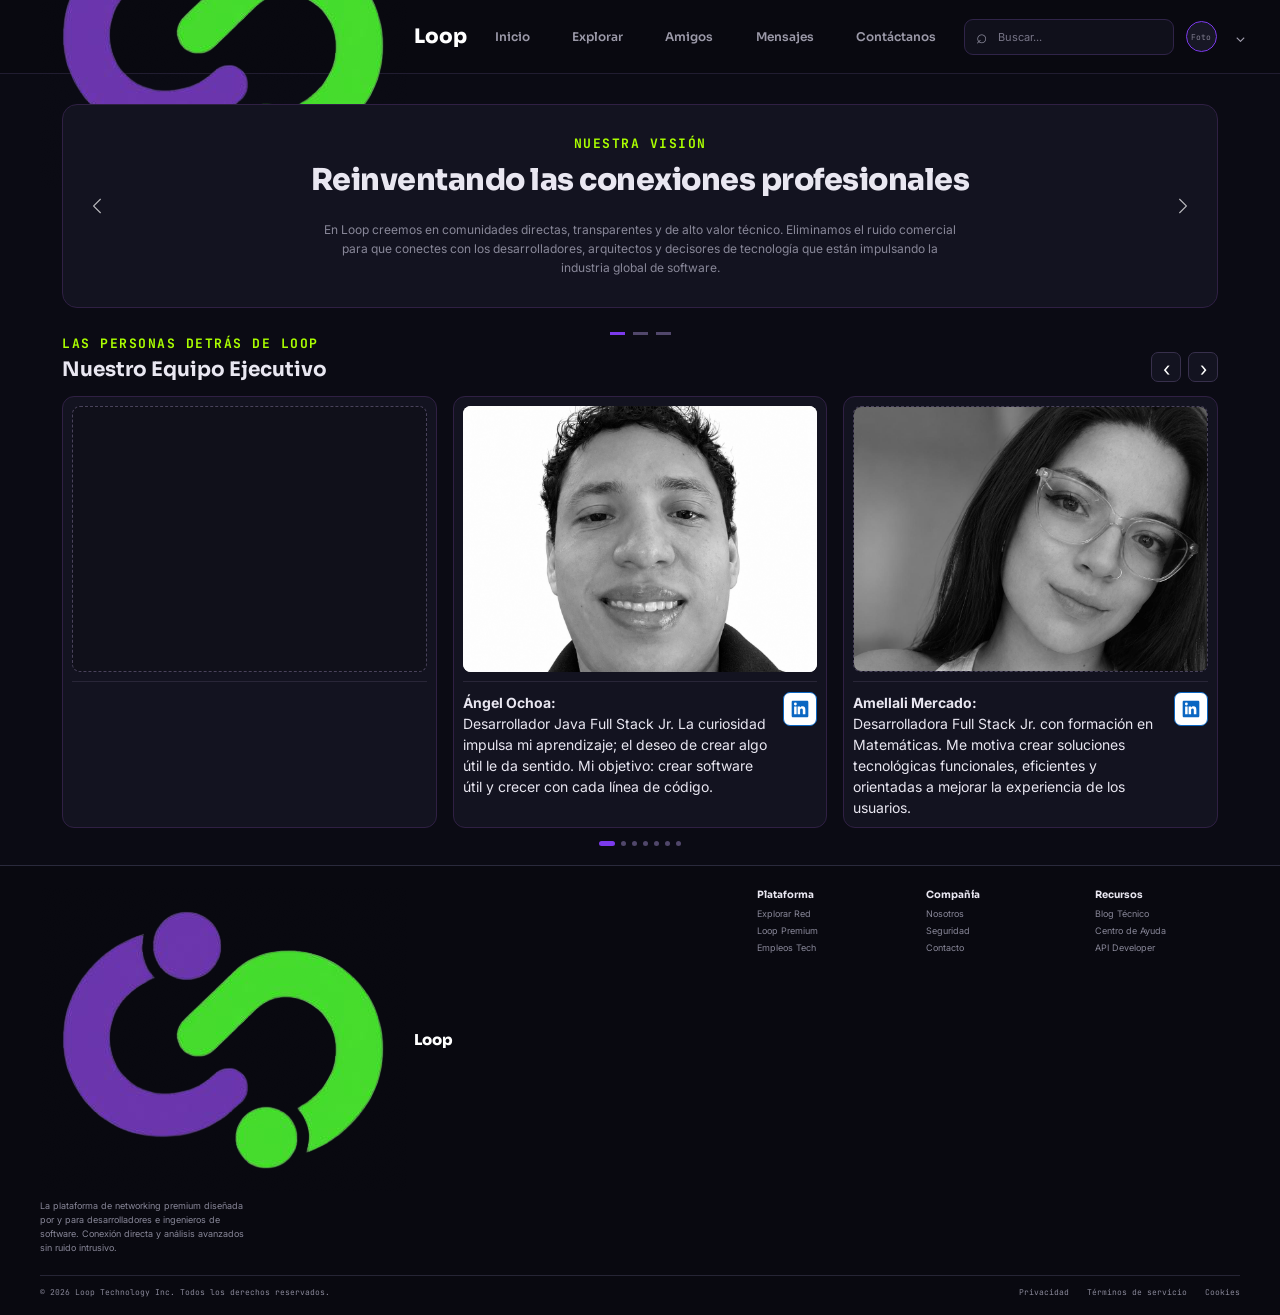
==== commit b2806925: "bugfix/acerca-de fixed" ====
--- a/acercade.html
+++ b/acercade.html
@@ -1,25 +1,31 @@
 <!doctype html>
 <html lang="es">
+
 <head>
   <meta charset="utf-8">
   <meta name="viewport" content="width=device-width, initial-scale=1">
   <meta name="theme-color" content="#0b0b14">
-  <title>Loop — Acerca de nosotros</title>
+  <title>Loop — Acerca de nosotros.</title>
   <!-- Bootstrap 5.3.8: mismos enlaces que las páginas anteriores -->
-  <link href="https://cdn.jsdelivr.net/npm/bootstrap@5.3.8/dist/css/bootstrap.min.css" rel="stylesheet" integrity="sha384-sRIl4kxILFvY47J16cr9ZwB07vP4J8+LH7qKQnuqkuIAvNWLzeN8tE5YBujZqJLB" crossorigin="anonymous">
+  <link href="https://cdn.jsdelivr.net/npm/bootstrap@5.3.8/dist/css/bootstrap.min.css" rel="stylesheet"
+    integrity="sha384-sRIl4kxILFvY47J16cr9ZwB07vP4J8+LH7qKQnuqkuIAvNWLzeN8tE5YBujZqJLB" crossorigin="anonymous">
   <!-- Tipografías del sistema visual Loop -->
   <link rel="preconnect" href="https://fonts.googleapis.com">
   <link rel="preconnect" href="https://fonts.gstatic.com" crossorigin>
-  <link href="https://fonts.googleapis.com/css2?family=Inter:wght@400;500;600;700&family=JetBrains+Mono:wght@400;700&family=Sora:wght@400;600;700;800&display=swap" rel="stylesheet">
+  <link
+    href="https://fonts.googleapis.com/css2?family=Inter:wght@400;500;600;700&family=JetBrains+Mono:wght@400;700&family=Sora:wght@400;600;700;800&display=swap"
+    rel="stylesheet">
   <!-- Hoja CSS unificada para Inicio y Acerca de nosotros -->
   <link rel="stylesheet" href="./CSS/styles.css">
 </head>
+
 <body>
-          HEAD
+
   <!-- Navegación compartida; logotipo y avatar son espacios reservados -->
   <header class="site-header">
     <nav class="nav-shell" aria-label="Navegación principal">
-      <a class="brand d-inline-flex align-items-center" href="index.html" aria-label="Loop, inicio">  <img src="./images/logo/logo.png" alt="" class="logo" aria-hidden="true"><span>Loop</span></a>
+      <a class="brand d-inline-flex align-items-center" href="index.html" aria-label="Loop, inicio"> <img
+          src="./images/logo/logo.png" alt="" class="logo" aria-hidden="true"><span>Loop</span></a>
       <div class="nav-links">
         <a class="nav-link" href="index.html">Inicio</a>
         <a class="nav-link" href="#explorar">Explorar</a>
@@ -28,13 +34,18 @@
         <a class="nav-link" href="./acercade.html">Contáctanos</a>
       </div>
       <div class="nav-actions">
-        <label class="search-box"><span aria-hidden="true">⌕</span><input type="search" placeholder="Buscar..." aria-label="Buscar"></label>
-        <button class="avatar avatar-small" type="button" aria-label="Abrir perfil"><span class="image-placeholder">Foto</span></button>
+        <label class="search-box"><span aria-hidden="true">⌕</span><input type="search" placeholder="Buscar..."
+            aria-label="Buscar"></label>
+        <button class="avatar avatar-small" type="button" aria-label="Abrir perfil"><span
+            class="image-placeholder">Foto</span></button>
         <button class="chevron" type="button" aria-label="Abrir menú de perfil">⌄</button>
       </div>
       <button class="menu-toggle" type="button" aria-label="Abrir navegación">☰</button>
     </nav>
   </header>
+
+
+
 
   <main class="about-page container-fluid">
     <!-- Carrusel de contenido institucional: misión, visión y valores -->
@@ -46,7 +57,10 @@
             <div class="vision-panel panel text-center">
               <p class="about-kicker">NUESTRA VISIÓN</p>
               <h1>Reinventando las conexiones profesionales</h1>
-              <p class="vision-copy">En Loop creemos en comunidades directas, transparentes y de alto valor técnico. Eliminamos el ruido comercial<br class="wide-break"> para que conectes con los desarrolladores, arquitectos y decisores de tecnología que están impulsando la<br class="wide-break"> industria global de software.</p>
+              <p class="vision-copy">En Loop creemos en comunidades directas, transparentes y de alto valor técnico.
+                Eliminamos el ruido comercial<br class="wide-break"> para que conectes con los desarrolladores,
+                arquitectos y decisores de tecnología que están impulsando la<br class="wide-break"> industria global de
+                software.</p>
             </div>
           </article>
           <!-- Misión: texto e imagen quedan como contenido editable/reservado -->
@@ -54,95 +68,20 @@
             <div class="mission-panel">
               <div class="mission-copy">
                 <p class="about-kicker">NUESTRA MISIÓN</p>
+
                 <h2>Misión</h2>
                 <br>
-                <p>Conectar a desarrolladores y entusiastas de la tecnología para fomentar relaciones genuinas, colaboración y crecimiento personal y profesional. Creamos una plataforma digital accesible, segura e inclusiva que permite a la comunidad aprender, compartir conocimientos y descubrir oportunidades únicas, para transformar y liderar el entorno tecnológico actual.</p>
+                <p>Conectar a desarrolladores y entusiastas de la tecnología para fomentar relaciones genuinas,
+                  colaboración y crecimiento personal y profesional. Creamos una plataforma digital accesible, segura e
+                  inclusiva que permite a la comunidad aprender, compartir conocimientos y descubrir oportunidades
+                  únicas, para transformar y liderar el entorno tecnológico actual.</p>
 
                 <div class="value-tags"><span>LATENCIA CERO</span><span>PRIVACIDAD ENCRIPTADA</span></div>
               </div>
               <div class="about-image-placeholder imgMission" role="img"><span></span></div>
             </div>
-    <!-- Valores -->
-<article class="carousel-item">
-  <div class="values-panel panel">
-    <p class="about-kicker">NUESTROS VALORES</p>
-    <h2>Principios que nos conectan</h2>
-
-    <!-- Contenedor ajustado para tarjetas -->
-    <div class="row g-3 justify-content-center">
-
-      <!-- Tarjeta 1: Respeto y Privacidad -->
-      <div class="col-12 col-md-6 col-lg-3">
-        <div class="value-card">
-          <span class="value-mark">01</span>
-          <h3>Respeto y Privacidad</h3>
-          <p>Datos tratados de forma ética, protegida y sin algoritmos extractivos.</p>
-        </div>
-      </div>
-
-      <!-- Tarjeta 2: Colaboración -->
-      <div class="col-12 col-md-6 col-lg-3">
-        <div class="value-card">
-          <span class="value-mark">02</span>
-          <h3>Colaboración</h3>
-          <p>Fostereamos el trabajo en equipo y el desarrollo colectivo.</p>
-        </div>
-      </div>
-
-    </div> 
-  </div> 
-</article>
-    
-    
-  <!-- Navegación compartida; logotipo y avatar son espacios reservados -->
-  <header class="site-header">
-    <nav class="nav-shell" aria-label="Navegación principal">
-      <a class="brand d-inline-flex align-items-center" href="index.html" aria-label="Loop, inicio">  <img src="./images/logo/logo.png" alt="" class="logo" aria-hidden="true"><span>Loop</span></a>
-      <div class="nav-links">
-        <a class="nav-link" href="index.html">Inicio</a>
-        <a class="nav-link" href="#explorar">Explorar</a>
-        <a class="nav-link" href="#amigos">Amigos</a>
-        <a class="nav-link" href="#mensajes">Mensajes</a>
-        <a class="nav-link" href="./acercade.html">Contáctanos</a>
-      </div>
-      <div class="nav-actions">
-        <label class="search-box"><span aria-hidden="true">⌕</span><input type="search" placeholder="Buscar..." aria-label="Buscar"></label>
-        <button class="avatar avatar-small" type="button" aria-label="Abrir perfil"><span class="image-placeholder">Foto</span></button>
-        <button class="chevron" type="button" aria-label="Abrir menú de perfil">⌄</button>
-      </div>
-      <button class="menu-toggle" type="button" aria-label="Abrir navegación">☰</button>
-    </nav>
-  </header>
-
-  <main class="about-page container-fluid">
-    <!-- Carrusel de contenido institucional: misión, visión y valores -->
-    <section class="about-content" aria-label="Misión, visión y valores">
-      <div id="aboutCarousel" class="carousel slide" data-bs-ride="false" data-bs-touch="true">
-        <div class="carousel-inner">
-          <!-- Visión: se muestra primero, según el wireframe -->
-          <article class="carousel-item active">
-            <div class="vision-panel panel text-center">
-              <p class="about-kicker">NUESTRA VISIÓN</p>
-              <h1>Reinventando las conexiones profesionales</h1>
-              <p class="vision-copy">En Loop creemos en comunidades directas, transparentes y de alto valor técnico. Eliminamos el ruido comercial<br class="wide-break"> para que conectes con los desarrolladores, arquitectos y decisores de tecnología que están impulsando la<br class="wide-break"> industria global de software.</p>
-            </div>
-          </article>
-          <!-- Misión: texto e imagen quedan como contenido editable/reservado -->
-          <article class="carousel-item">
-            <div class="mission-panel">
-              <div class="mission-copy">
-                <p class="about-kicker">NUESTRA MISIÓN</p>
-
-                <h2>Misión</h2>
-                <br>
-                <p>Conectar a desarrolladores y entusiastas de la tecnología para fomentar relaciones genuinas, colaboración y crecimiento personal y profesional. Creamos una plataforma digital accesible, segura e inclusiva que permite a la comunidad aprender, compartir conocimientos y descubrir oportunidades únicas, para transformar y liderar el entorno tecnológico actual.</p>
-
-                <div class="value-tags"><span>LATENCIA CERO</span><span>PRIVACIDAD ENCRIPTADA</span></div>
-              </div>
-              <div class="about-image-placeholder imgMission" role="img"><span></span></div>
-            </div>
-          </article>
-          <!-- Valores: espacios listos para incorporar la descripción final -->
+          </article>
+          <!-- Valores-->
 <article class="carousel-item">
     <div class="values-panel panel">
         <p class="about-kicker">NUESTROS VALORES</p>
@@ -192,174 +131,237 @@
 </article>
         </div>
         <!-- Controles accesibles para recorrer misión, visión y valores -->
-        <button class="carousel-control-prev about-control" type="button" data-bs-target="#aboutCarousel" data-bs-slide="prev" aria-label="Anterior"><span class="carousel-control-prev-icon" aria-hidden="true"></span></button>
-        <button class="carousel-control-next about-control" type="button" data-bs-target="#aboutCarousel" data-bs-slide="next" aria-label="Siguiente"><span class="carousel-control-next-icon" aria-hidden="true"></span></button>
+        <button class="carousel-control-prev about-control" type="button" data-bs-target="#aboutCarousel"
+          data-bs-slide="prev" aria-label="Anterior"><span class="carousel-control-prev-icon"
+            aria-hidden="true"></span></button>
+        <button class="carousel-control-next about-control" type="button" data-bs-target="#aboutCarousel"
+          data-bs-slide="next" aria-label="Siguiente"><span class="carousel-control-next-icon"
+            aria-hidden="true"></span></button>
         <div class="carousel-indicators about-indicators">
-          <button type="button" data-bs-target="#aboutCarousel" data-bs-slide-to="0" class="active" aria-current="true" aria-label="Visión"></button>
+          <button type="button" data-bs-target="#aboutCarousel" data-bs-slide-to="0" class="active" aria-current="true"
+            aria-label="Visión"></button>
           <button type="button" data-bs-target="#aboutCarousel" data-bs-slide-to="1" aria-label="Misión"></button>
           <button type="button" data-bs-target="#aboutCarousel" data-bs-slide-to="2" aria-label="Valores"></button>
         </div>
       </div>
     </section>
-    
-
-     <!-- Sección visual de misión con área reservada para ilustración, similar al wireframe -->
-    <section class="mission-feature" aria-label="Misión y propósito">
-      <div class="mission-feature-copy">
-        <h2>Misión y Propósito</h2>
-        <p>Conectamos a desarrolladores y entusiastas de la tecnología para fomentar la colaboración y el crecimiento profesional. Creamos una plataforma digital accesible, segura e inclusiva que permite aprender, compartir conocimientos y descubrir oportunidades únicas para liderar el entorno tecnológico actual.</p>
-        <div class="value-tags"><span>LATENCIA CERO</span><span>PRIVACIDAD ENCRIPTADA</span></div>
-      </div>
-      <div class="about-image-placeholder mission-art imgMission" role="img" ><span></span></div>
-    </section>
-
-    <!-- Carrusel horizontal siete tarjetas del equipo ejecutivo -->
+
+
+
+    <!-- Carrusel horizontal de siete tarjetas vacías del equipo ejecutivo -->
     <section class="executive-team" aria-labelledby="team-title">
-      <div class="team-heading"><div><p class="about-kicker">LAS PERSONAS DETRÁS DE LOOP</p><h2 id="team-title">Nuestro Equipo Ejecutivo</h2></div><div class="team-controls"><button type="button" class="team-arrow" data-team-direction="prev" aria-label="Ver integrantes anteriores">‹</button><button type="button" class="team-arrow" data-team-direction="next" aria-label="Ver integrantes siguientes">›</button></div></div>
+      <div class="team-heading">
+        <div>
+          <p class="about-kicker">LAS PERSONAS DETRÁS DE LOOP</p>
+          <h2 id="team-title">Nuestro Equipo Ejecutivo</h2>
+        </div>
+        <div class="team-controls"><button type="button" class="team-arrow" data-team-direction="prev"
+            aria-label="Ver integrantes anteriores">‹</button><button type="button" class="team-arrow"
+            data-team-direction="next" aria-label="Ver integrantes siguientes">›</button></div>
+      </div>
       <div class="team-viewport">
         <div class="team-track">
           <!-- En cada tarjeta: agrega la descripción dentro de <p> y href="URL_DE_LINKEDIN" en su enlace para activar el icono. -->
-          <article class="team-card panel"><div class="team-photo-placeholder" role="img" aria-label="Espacio para foto del integrante 1"></div>
-            <div class="team-description"><p></p><a class="team-linkedin" target="_blank" rel="noopener noreferrer" aria-label="Ver perfil de LinkedIn del integrante 1"><svg viewBox="0 0 24 24" aria-hidden="true" focusable="false"><path d="M20.45 2H3.55C2.69 2 2 2.68 2 3.52v16.96c0 .84.69 1.52 1.55 1.52h16.9c.86 0 1.55-.68 1.55-1.52V3.52c0-.84-.69-1.52-1.55-1.52ZM7.93 18.34H4.96V9.02h2.97v9.32ZM6.45 7.75a1.72 1.72 0 1 1 0-3.44 1.72 1.72 0 0 1 0 3.44Zm11.89 10.59h-2.97v-4.53c0-1.08-.02-2.47-1.51-2.47-1.51 0-1.74 1.18-1.74 2.39v4.61H9.15V9.02h2.85v1.27h.04c.4-.73 1.37-1.51 2.82-1.51 3.01 0 3.57 1.98 3.57 4.56v5Z"/></svg></a></div></article>
- <article class="team-card panel">
+          <article class="team-card panel">
+            <div class="team-photo-placeholder" role="img" aria-label="Espacio para foto del integrante 1"></div>
+            <div class="team-description">
+              <p></p><a class="team-linkedin" target="_blank" rel="noopener noreferrer"
+                aria-label="Ver perfil de LinkedIn del integrante 1"><svg viewBox="0 0 24 24" aria-hidden="true"
+                  focusable="false">
+                  <path
+                    d="M20.45 2H3.55C2.69 2 2 2.68 2 3.52v16.96c0 .84.69 1.52 1.55 1.52h16.9c.86 0 1.55-.68 1.55-1.52V3.52c0-.84-.69-1.52-1.55-1.52ZM7.93 18.34H4.96V9.02h2.97v9.32ZM6.45 7.75a1.72 1.72 0 1 1 0-3.44 1.72 1.72 0 0 1 0 3.44Zm11.89 10.59h-2.97v-4.53c0-1.08-.02-2.47-1.51-2.47-1.51 0-1.74 1.18-1.74 2.39v4.61H9.15V9.02h2.85v1.27h.04c.4-.73 1.37-1.51 2.82-1.51 3.01 0 3.57 1.98 3.57 4.56v5Z" />
+                  </svg></a>
+            </div>
+          </article>
+          <article class="team-card panel">
             <div class="team-photo-placeholder foto-angel-marco">
-                <img src="./images/nosotros/angel.png" alt="Fotografía de Ángel Ochoa" class="foto-angel">
+              <img src="./images/nosotros/angel.png" alt="Fotografía de Ángel Ochoa" class="foto-angel">
             </div>
             <div class="team-description">
-                <p>
-                   <strong> Ángel Ochoa: </strong> 
-                   <br>
-                    Desarrollador Java Full Stack Jr.
-                    La curiosidad impulsa mi aprendizaje; el deseo de crear algo útil le da sentido. 
-                    Mi objetivo: crear software útil y crecer con cada línea de código.
-                </p>
-                            <a class="team-linkedin" href="https://www.linkedin.com/in/angel-j-ochoa-dev/" target="_blank" rel="noopener noreferrer" aria-label="Ver perfil de Angélica en LinkedIn">
-                    <svg viewBox="0 0 24 24" aria-hidden="true" focusable="false"><path d="M20.45 2H3.55C2.69 2 2 2.68 2 3.52v16.96c0 .84.69 1.52 1.55 1.52h16.9c.86 0 1.55-.68 1.55-1.52V3.52c0-.84-.69-1.52-1.55-1.52ZM7.93 18.34H4.96V9.02h2.97v9.32ZM6.45 7.75a1.72 1.72 0 1 1 0-3.44 1.72 1.72 0 0 1 0 3.44Zm11.89 10.59h-2.97v-4.53c0-1.08-.02-2.47-1.51-2.47-1.51 0-1.74 1.18-1.74 2.39v4.61H9.15V9.02h2.85v1.27h.04c.4-.73 1.37-1.51 2.82-1.51 3.01 0 3.57 1.98 3.57 4.56v5Z"/></svg>
-                </a></div>
-          </article>          <article class="team-card panel">
+              <p>
+                <strong> Ángel Ochoa: </strong>
+                <br>
+                Desarrollador Java Full Stack Jr.
+                La curiosidad impulsa mi aprendizaje; el deseo de crear algo útil le da sentido.
+                Mi objetivo: crear software útil y crecer con cada línea de código.
+              </p>
+              <a class="team-linkedin" href="https://www.linkedin.com/in/angel-j-ochoa-dev/" target="_blank"
+                rel="noopener noreferrer" aria-label="Ver perfil de Angélica en LinkedIn">
+                <svg viewBox="0 0 24 24" aria-hidden="true" focusable="false">
+                  <path
+                    d="M20.45 2H3.55C2.69 2 2 2.68 2 3.52v16.96c0 .84.69 1.52 1.55 1.52h16.9c.86 0 1.55-.68 1.55-1.52V3.52c0-.84-.69-1.52-1.55-1.52ZM7.93 18.34H4.96V9.02h2.97v9.32ZM6.45 7.75a1.72 1.72 0 1 1 0-3.44 1.72 1.72 0 0 1 0 3.44Zm11.89 10.59h-2.97v-4.53c0-1.08-.02-2.47-1.51-2.47-1.51 0-1.74 1.18-1.74 2.39v4.61H9.15V9.02h2.85v1.27h.04c.4-.73 1.37-1.51 2.82-1.51 3.01 0 3.57 1.98 3.57 4.56v5Z" />
+                  </svg>
+              </a>
+            </div>
+          </article>
+          <article class="team-card panel">
 
             <div class="team-photo-placeholder">
-                <img src="./images/nosotros/angelica.jpeg" alt="Fotografía de Angélica">
+              <img src="./images/nosotros/angelica.jpeg" alt="Fotografía de Angélica">
             </div>
             <div class="team-description">
-                <p>
-                   <strong> Amellali Mercado: </strong> 
-                   <br>
-                    Desarrolladora Full Stack Jr. con formación en Matemáticas.
-                    Me motiva crear soluciones tecnológicas funcionales, eficientes
-                    y orientadas a mejorar la experiencia de los usuarios.
-                </p>
-                            <a class="team-linkedin" href="https://www.linkedin.com/in/ameaguilar/" target="_blank" rel="noopener noreferrer" aria-label="Ver perfil de Ángel en LinkedIn">
-                    <svg viewBox="0 0 24 24" aria-hidden="true" focusable="false"><path d="M20.45 2H3.55C2.69 2 2 2.68 2 3.52v16.96c0 .84.69 1.52 1.55 1.52h16.9c.86 0 1.55-.68 1.55-1.52V3.52c0-.84-.69-1.52-1.55-1.52ZM7.93 18.34H4.96V9.02h2.97v9.32ZM6.45 7.75a1.72 1.72 0 1 1 0-3.44 1.72 1.72 0 0 1 0 3.44Zm11.89 10.59h-2.97v-4.53c0-1.08-.02-2.47-1.51-2.47-1.51 0-1.74 1.18-1.74 2.39v4.61H9.15V9.02h2.85v1.27h.04c.4-.73 1.37-1.51 2.82-1.51 3.01 0 3.57 1.98 3.57 4.56v5Z"/></svg>
-                </a></div>
-          </article>
-          <article class="team-card panel"><div class="team-photo-placeholder" role="img" aria-label="Espacio para foto del integrante 4"></div><div class="team-description"><p></p><a class="team-linkedin" target="_blank" rel="noopener noreferrer" aria-label="Ver perfil de LinkedIn del integrante 4"><svg viewBox="0 0 24 24" aria-hidden="true" focusable="false"><path d="M20.45 2H3.55C2.69 2 2 2.68 2 3.52v16.96c0 .84.69 1.52 1.55 1.52h16.9c.86 0 1.55-.68 1.55-1.52V3.52c0-.84-.69-1.52-1.55-1.52ZM7.93 18.34H4.96V9.02h2.97v9.32ZM6.45 7.75a1.72 1.72 0 1 1 0-3.44 1.72 1.72 0 0 1 0 3.44Zm11.89 10.59h-2.97v-4.53c0-1.08-.02-2.47-1.51-2.47-1.51 0-1.74 1.18-1.74 2.39v4.61H9.15V9.02h2.85v1.27h.04c.4-.73 1.37-1.51 2.82-1.51 3.01 0 3.57 1.98 3.57 4.56v5Z"/></svg></a></div></article>
-          <article class="team-card panel"><div class="team-photo-placeholder" role="img" aria-label="Espacio para foto del integrante 5"></div><div class="team-description"><p></p><a class="team-linkedin" target="_blank" rel="noopener noreferrer" aria-label="Ver perfil de LinkedIn del integrante 5"><svg viewBox="0 0 24 24" aria-hidden="true" focusable="false"><path d="M20.45 2H3.55C2.69 2 2 2.68 2 3.52v16.96c0 .84.69 1.52 1.55 1.52h16.9c.86 0 1.55-.68 1.55-1.52V3.52c0-.84-.69-1.52-1.55-1.52ZM7.93 18.34H4.96V9.02h2.97v9.32ZM6.45 7.75a1.72 1.72 0 1 1 0-3.44 1.72 1.72 0 0 1 0 3.44Zm11.89 10.59h-2.97v-4.53c0-1.08-.02-2.47-1.51-2.47-1.51 0-1.74 1.18-1.74 2.39v4.61H9.15V9.02h2.85v1.27h.04c.4-.73 1.37-1.51 2.82-1.51 3.01 0 3.57 1.98 3.57 4.56v5Z"/></svg></a></div></article>
-                </a>
-              </div>
-          </article><article class="team-card panel">
+              <p>
+                <strong> Amellali Mercado: </strong>
+                <br>
+                Desarrolladora Full Stack Jr. con formación en Matemáticas.
+                Me motiva crear soluciones tecnológicas funcionales, eficientes
+                y orientadas a mejorar la experiencia de los usuarios.
+              </p>
+              <a class="team-linkedin" href="https://www.linkedin.com/in/ameaguilar/" target="_blank"
+                rel="noopener noreferrer" aria-label="Ver perfil de Ángel en LinkedIn">
+                <svg viewBox="0 0 24 24" aria-hidden="true" focusable="false">
+                  <path
+                    d="M20.45 2H3.55C2.69 2 2 2.68 2 3.52v16.96c0 .84.69 1.52 1.55 1.52h16.9c.86 0 1.55-.68 1.55-1.52V3.52c0-.84-.69-1.52-1.55-1.52ZM7.93 18.34H4.96V9.02h2.97v9.32ZM6.45 7.75a1.72 1.72 0 1 1 0-3.44 1.72 1.72 0 0 1 0 3.44Zm11.89 10.59h-2.97v-4.53c0-1.08-.02-2.47-1.51-2.47-1.51 0-1.74 1.18-1.74 2.39v4.61H9.15V9.02h2.85v1.27h.04c.4-.73 1.37-1.51 2.82-1.51 3.01 0 3.57 1.98 3.57 4.56v5Z" />
+                  </svg>
+              </a>
+            </div>
+          </article>
+          <article class="team-card panel">
             <div class="team-photo-placeholder">
-             <img src="./images/nosotros/karen.jpeg" alt="Photokaren">
-            </div>
-             <div class="team-description">
+              <img src="./images/nosotros/karen.jpeg" alt="Photokaren">
+            </div>
+            <div class="team-description">
               <p>
-                  <strong>Karen López:</strong><br>
-                   Desarrolladora Java Full Stack Jr. con formación en Relaciones Comerciales. 
-                   Mi meta es crear tecnología útil, optimizar
-                   la experiencia de usuario y seguir evolucionando.
-        </p>
-        <a class="team-linkedin" href="https://www.linkedin.com/in/karen-lopez-b08716435/" target="_blank" rel="noopener">
-            <svg viewBox="0 0 24 24" aria-hidden="true" focusable="false"><path d="M19 0h-14c-2.761 0-5 2.239-5 5v14c0 2.761 2.239 5 5 5h14c2.762 0 5-2.239 5-5v-14c0-2.761-2.238-5-5-5zm-11 19h-3v-11h3v11zm-1.5-12.268c-.966 0-1.75-.79-1.75-1.764s.784-1.764 1.75-1.764 1.75.79 1.75 1.764-.783 1.764-1.75 1.764zm13.5 12.268h-3v-5.604c0-3.368-4-3.113-4 0v5.604h-3v-11h3v1.765c1.396-2.586 7-2.777 7 2.476v6.759z"/></svg>
-        </a></div>
-</article>
-          <article class="team-card panel"><div class="team-photo-placeholder" role="img" aria-label="Espacio para foto del integrante 5"></div><div class="team-description"><p></p><a class="team-linkedin" target="_blank" rel="noopener noreferrer" aria-label="Ver perfil de LinkedIn del integrante 5"><svg viewBox="0 0 24 24" aria-hidden="true" focusable="false"><path d="M20.45 2H3.55C2.69 2 2 2.68 2 3.52v16.96c0 .84.69 1.52 1.55 1.52h16.9c.86 0 1.55-.68 1.55-1.52V3.52c0-.84-.69-1.52-1.55-1.52ZM7.93 18.34H4.96V9.02h2.97v9.32ZM6.45 7.75a1.72 1.72 0 1 1 0-3.44 1.72 1.72 0 0 1 0 3.44Zm11.89 10.59h-2.97v-4.53c0-1.08-.02-2.47-1.51-2.47-1.51 0-1.74 1.18-1.74 2.39v4.61H9.15V9.02h2.85v1.27h.04c.4-.73 1.37-1.51 2.82-1.51 3.01 0 3.57 1.98 3.57 4.56v5Z"/></svg></a></div></article>
+                <strong>Karen López:</strong><br>
+                Desarrolladora Java Full Stack Jr. con formación en Relaciones Comerciales.
+                Mi meta es crear tecnología útil, optimizar
+                la experiencia de usuario y seguir evolucionando.
+              </p>
+              <a class="team-linkedin" href="https://www.linkedin.com/in/karen-lopez-b08716435/" target="_blank"
+                rel="noopener">
+                <svg viewBox="0 0 24 24" aria-hidden="true" focusable="false">
+                  <path
+                    d="M19 0h-14c-2.761 0-5 2.239-5 5v14c0 2.761 2.239 5 5 5h14c2.762 0 5-2.239 5-5v-14c0-2.761-2.238-5-5-5zm-11 19h-3v-11h3v11zm-1.5-12.268c-.966 0-1.75-.79-1.75-1.764s.784-1.764 1.75-1.764 1.75.79 1.75 1.764-.783 1.764-1.75 1.764zm13.5 12.268h-3v-5.604c0-3.368-4-3.113-4 0v5.604h-3v-11h3v1.765c1.396-2.586 7-2.777 7 2.476v6.759z" />
+                  </svg>
+              </a>
+            </div>
+          </article>
+          
+
+
+          </article>
+        <article class="team-card panel">
+          <div class="team-photo-placeholder" role="img" aria-label="Foto de Alvaro"
+            style="background-image: url('images/nosotros/alvaro.jpeg'); background-size: cover; background-position: center;">
+          </div>
+          <p>
+            <strong>Alvaro Terrones:</strong>
+            <br>
+            Desarrollador Full Stack Jr. en formación, enfocado en Java y lógica de backend. Me motiva crear soluciones
+            funcionales, eficientes y orientadas a mejorar la experiencia del usuario.
+          </p>
+          <div>
+            <a class="team-linkedin" href="https://www.linkedin.com/in/%C3%A1lvaro-terrones-15ba18354/" target="_blank">
+              <svg viewBox="0 0 24 24" aria-hidden="true" focusable="false">
+                <path
+                  d="M20.447 20.452h-3.554v-5.569c0-1.328-.027-3.037-1.852-3.037-1.853 0-2.136 1.445-2.136 2.939v5.667H9.351V9h3.414v1.561h.046c.477-.9 1.637-1.85 3.37-1.85 3.601 0 4.267 2.37 4.267 5.455v6.286zM5.337 7.433c-1.144 0-2.063-.926-2.063-2.065 0-1.138.92-2.063 2.063-2.063 1.14 0 2.064.925 2.064 2.063 0 1.139-.925 2.065-2.064 2.065zm1.777 13.019H3.56V9h3.554v11.452z">
+                </path>
+              </svg>
+            </a>
+          </div>
+        </article>
         
-
-          
-
-
-
-
-          <article class="team-card panel"><div class="team-photo-placeholder">
-                <img src="./images/nosotros/SelenePhoto.jpg" alt="PhotoSelene">
-            </div>
-            <div class="team-description">
-                <p>
-                  <strong> Selene Kanagusico: </strong> 
-                  <br>
-                  Desarrolladora Full Stack Jr. Aplique la metodología Scrum para definir, 
-                  priorizar, programar, probar y entregar incrementos de software, optimizando
-                   la experiencia web de usuario.
-                </p>
-                <a class="team-linkedin" href="https://www.linkedin.com/in/selene-kanagusico-developer/?isSelfProfile=true" target="_blank" rel="noopener noreferrer" aria-label="Ver perfil de Angélica en LinkedIn">
-                    <svg viewBox="0 0 24 24" aria-hidden="true" focusable="false"><path d="M20.45 2H3.55C2.69 2 2 2.68 2 3.52v16.96c0 .84.69 1.52 1.55 1.52h16.9c.86 0 1.55-.68 1.55-1.52V3.52c0-.84-.69-1.52-1.55-1.52ZM7.93 18.34H4.96V9.02h2.97v9.32ZM6.45 7.75a1.72 1.72 0 1 1 0-3.44 1.72 1.72 0 0 1 0 3.44Zm11.89 10.59h-2.97v-4.53c0-1.08-.02-2.47-1.51-2.47-1.51 0-1.74 1.18-1.74 2.39v4.61H9.15V9.02h2.85v1.27h.04c.4-.73 1.37-1.51 2.82-1.51 3.01 0 3.57 1.98 3.57 4.56v5Z"/></svg>
-                </a></div>
-          </article>
-           <!-- Seccion Victor  -->
-         <article class="team-card panel">
-
-                <!-- FOTO DEL INTEGRANTE -->
-                <div class="team-photo-placeholder">
-                <img src="./images/nosotros/Victor.jpeg" alt="Foto de Tu Nombre">
-                </div>
-
-                <!-- DESCRIPCIÓN Y REDES SOCIALES -->
-                <div class="team-description">
-   
-              <p>
+        <article class="team-card panel">
+          <div class="team-photo-placeholder">
+            <img src="./images/nosotros/SelenePhoto.jpg" alt="PhotoSelene">
+          </div>
+          <div class="team-description">
+            <p>
+              <strong> Selene Kanagusico: </strong>
+              <br>
+              Desarrolladora Full Stack Jr. Aplique la metodología Scrum para definir,
+              priorizar, programar, probar y entregar incrementos de software, optimizando
+              la experiencia web de usuario.
+            </p>
+            <a class="team-linkedin" href="https://www.linkedin.com/in/selene-kanagusico-developer/?isSelfProfile=true"
+              target="_blank" rel="noopener noreferrer" aria-label="Ver perfil de Angélica en LinkedIn">
+              <svg viewBox="0 0 24 24" aria-hidden="true" focusable="false">
+                <path
+                  d="M20.45 2H3.55C2.69 2 2 2.68 2 3.52v16.96c0 .84.69 1.52 1.55 1.52h16.9c.86 0 1.55-.68 1.55-1.52V3.52c0-.84-.69-1.52-1.55-1.52ZM7.93 18.34H4.96V9.02h2.97v9.32ZM6.45 7.75a1.72 1.72 0 1 1 0-3.44 1.72 1.72 0 0 1 0 3.44Zm11.89 10.59h-2.97v-4.53c0-1.08-.02-2.47-1.51-2.47-1.51 0-1.74 1.18-1.74 2.39v4.61H9.15V9.02h2.85v1.27h.04c.4-.73 1.37-1.51 2.82-1.51 3.01 0 3.57 1.98 3.57 4.56v5Z" />
+                </svg>
+            </a>
+          </div>
+        </article>
+        <!-- Seccion Victor  -->
+        <article class="team-card panel">
+
+          <!-- FOTO DEL INTEGRANTE -->
+          <div class="team-photo-placeholder">
+            <img src="./images/nosotros/Victor.jpeg" alt="Foto de Tu Nombre">
+          </div>
+
+          <!-- DESCRIPCIÓN Y REDES SOCIALES -->
+          <div class="team-description">
+
+            <p>
               <strong>Víctor Manuel Lázaro Bravo : </strong><br>
               Ingeniero en Tecnologías de la Información y Comunicación.<br>
               Apasionado por el desarrollo, la programación y la tecnología.
-              </p>
-
-
-                <!-- LINKEDIN -->
-                <a
-                class="team-linkedin"
-                 href="https://www.linkedin.com/in/victormlazaro/ "
-                 target="_blank"
-                rel="noopener noreferrer"
-                 aria-label="Ver perfil de LinkedIn de Víctor Lázaro"
-                  >
-                <svg viewBox="0 0 24 24" aria-hidden="true" focusable="false">
-                 <path d="M20.45 2H3.55C2.69 2 2 2.68 2 3.52v16.96c0 .84.69 1.52 1.55 1.52h16.9c.86 0 1.55-.68 1.55-1.52V3.52C22 2.68 21.31 2 20.45 2ZM7.93 18.34H4.96V9.02h2.97v9.32ZM6.45 7.75a1.72 1.72 0 1 1 0-3.44 1.72 1.72 0 0 1 0 3.44Zm11.89 10.59h-2.97v-4.53c0-1.08-.02-2.47-1.51-2.47-1.51 0-1.74 1.18-1.74 2.39v4.61H9.15V9.02h2.85v1.27h.04c.4-.73 1.37-1.51 2.82-1.51 3.01 0 3.57 1.98 3.57 4.56v5Z"/>
-                </svg>
-                </a>
-
-                <!-- GITHUB -->
-                <a
-                 class="team-github"
-                  href="https://github.com/VictorLazaro0"
-                   target="_blank"
-                   rel="noopener noreferrer"
-                   aria-label="Ver perfil de GitHub de Víctor Lázaro">
-                   <svg viewBox="0 0 24 24" aria-hidden="true" focusable="false">
-                    <path d="M12 .5C5.65.5.5 5.65.5 12c0 5.08 3.29 9.39 7.86 10.91.57.1.78-.25.78-.55v-2.15c-3.2.7-3.88-1.35-3.88-1.35-.52-1.33-1.28-1.69-1.28-1.69-1.04-.71.08-.7.08-.7 1.15.08 1.76 1.18 1.76 1.18 1.02 1.75 2.68 1.25 3.33.96.1-.74.4-1.25.73-1.54-2.55-.29-5.23-1.28-5.23-5.69 0-1.26.45-2.29 1.18-3.1-.12-.29-.51-1.47.11-3.06 0 0 .96-.31 3.15 1.18a10.9 10.9 0 0 1 5.74 0c2.19-1.49 3.15-1.18 3.15-1.18.62 1.59.23 2.77.11 3.06.73.81 1.18 1.84 1.18 3.1 0 4.42-2.69 5.39-5.25 5.67.41.36.78 1.08.78 2.18v3.23c0 .3.21.66.79.55A11.51 11.51 0 0 0 23.5 12C23.5 5.65 18.35.5 12 .5Z"/>
-                  </svg>
-                 </a>
-
-                 </div>
-            </article>
-
-        </div>
-      </div>
-      <div class="team-pagination" aria-hidden="true"><span class="current"></span><span></span><span></span><span></span><span></span><span></span><span></span></div>
+            </p>
+
+
+            <!-- LINKEDIN -->
+            <a class="team-linkedin" href="https://www.linkedin.com/in/victormlazaro/ " target="_blank"
+              rel="noopener noreferrer" aria-label="Ver perfil de LinkedIn de Víctor Lázaro">
+              <svg viewBox="0 0 24 24" aria-hidden="true" focusable="false">
+                <path
+                  d="M20.45 2H3.55C2.69 2 2 2.68 2 3.52v16.96c0 .84.69 1.52 1.55 1.52h16.9c.86 0 1.55-.68 1.55-1.52V3.52C22 2.68 21.31 2 20.45 2ZM7.93 18.34H4.96V9.02h2.97v9.32ZM6.45 7.75a1.72 1.72 0 1 1 0-3.44 1.72 1.72 0 0 1 0 3.44Zm11.89 10.59h-2.97v-4.53c0-1.08-.02-2.47-1.51-2.47-1.51 0-1.74 1.18-1.74 2.39v4.61H9.15V9.02h2.85v1.27h.04c.4-.73 1.37-1.51 2.82-1.51 3.01 0 3.57 1.98 3.57 4.56v5Z" />
+              </svg>
+            </a>
+
+            <!-- GITHUB -->
+            <a class="team-github" href="https://github.com/VictorLazaro0" target="_blank" rel="noopener noreferrer"
+              aria-label="Ver perfil de GitHub de Víctor Lázaro">
+              <svg viewBox="0 0 24 24" aria-hidden="true" focusable="false">
+                <path
+                  d="M12 .5C5.65.5.5 5.65.5 12c0 5.08 3.29 9.39 7.86 10.91.57.1.78-.25.78-.55v-2.15c-3.2.7-3.88-1.35-3.88-1.35-.52-1.33-1.28-1.69-1.28-1.69-1.04-.71.08-.7.08-.7 1.15.08 1.76 1.18 1.76 1.18 1.02 1.75 2.68 1.25 3.33.96.1-.74.4-1.25.73-1.54-2.55-.29-5.23-1.28-5.23-5.69 0-1.26.45-2.29 1.18-3.1-.12-.29-.51-1.47.11-3.06 0 0 .96-.31 3.15 1.18a10.9 10.9 0 0 1 5.74 0c2.19-1.49 3.15-1.18 3.15-1.18.62 1.59.23 2.77.11 3.06.73.81 1.18 1.84 1.18 3.1 0 4.42-2.69 5.39-5.25 5.67.41.36.78 1.08.78 2.18v3.23c0 .3.21.66.79.55A11.51 11.51 0 0 0 23.5 12C23.5 5.65 18.35.5 12 .5Z" />
+              </svg>
+            </a>
+
+          </div>
+        </article>
+        </div>
+
+        
+
+      </div>
+      </div>
+      <div class="team-pagination" aria-hidden="true"><span
+          class="current"></span><span></span><span></span><span></span><span></span><span></span><span></span></div>
     </section>
   </main>
 
   <!-- Pie compartido con Inicio y Contáctanos -->
   <footer class="site-footer">
     <div class="footer-main">
-      <div class="footer-about"><a class="brand footer-brand" href="index.html">  <img src="./images/logo/logo.png" alt="" class="logo" aria-hidden="true"><span>Loop</span></a><p>La plataforma de networking premium diseñada<br>por y para desarrolladores e ingenieros de<br>software. Conexión directa y análisis avanzados<br>sin ruido intrusivo.</p></div>
-      <div class="footer-column"><h2>Plataforma</h2><a href="#explorar">Explorar Red</a><a href="#premium">Loop Premium</a><a href="#empleos">Empleos Tech</a></div>
-      <div class="footer-column"><h2>Compañía</h2><a href="./acercade.html">Nosotros</a><a href="#seguridad">Seguridad</a><a href="contacto.html">Contacto</a></div>
-      <div class="footer-column"><h2>Recursos</h2><a href="#blog">Blog Técnico</a><a href="#ayuda">Centro de Ayuda</a><a href="#api">API Developer</a></div>
+      <div class="footer-about"><a class="brand footer-brand" href="index.html"> <img src="./images/logo/logo.png"
+            alt="" class="logo" aria-hidden="true"><span>Loop</span></a>
+        <p>La plataforma de networking premium diseñada<br>por y para desarrolladores e ingenieros de<br>software.
+          Conexión directa y análisis avanzados<br>sin ruido intrusivo.</p>
+      </div>
+      <div class="footer-column">
+        <h2>Plataforma</h2><a href="#explorar">Explorar Red</a><a href="#premium">Loop Premium</a><a
+          href="#empleos">Empleos Tech</a>
+      </div>
+      <div class="footer-column">
+        <h2>Compañía</h2><a href="./acercade.html">Nosotros</a><a href="#seguridad">Seguridad</a><a
+          href="contacto.html">Contacto</a>
+      </div>
+      <div class="footer-column">
+        <h2>Recursos</h2><a href="#blog">Blog Técnico</a><a href="#ayuda">Centro de Ayuda</a><a href="#api">API
+          Developer</a>
+      </div>
     </div>
-    <div class="footer-bottom"><span>© 2026 Loop Technology Inc. Todos los derechos reservados.</span><div><a href="#privacidad">Privacidad</a><a href="#terminos">Términos de servicio</a><a href="#cookies">Cookies</a></div></div>
+    <div class="footer-bottom"><span>© 2026 Loop Technology Inc. Todos los derechos reservados.</span>
+      <div><a href="#privacidad">Privacidad</a><a href="#terminos">Términos de servicio</a><a
+          href="#cookies">Cookies</a></div>
+    </div>
   </footer>
 
   <!-- Bootstrap para el carrusel institucional; controlador del carrusel del equipo -->
-  <script src="https://cdn.jsdelivr.net/npm/bootstrap@5.3.8/dist/js/bootstrap.bundle.min.js" integrity="sha384-FKyoEForCGlyvwx9Hj09JcYn3nv7wiPVlz7YYwJrWVcXK/BmnVDxM+D2scQbITxI" crossorigin="anonymous"></script>
+  <script src="https://cdn.jsdelivr.net/npm/bootstrap@5.3.8/dist/js/bootstrap.bundle.min.js"
+    integrity="sha384-FKyoEForCGlyvwx9Hj09JcYn3nv7wiPVlz7YYwJrWVcXK/BmnVDxM+D2scQbITxI" crossorigin="anonymous">
+  </script>
   <script>
     // Carrusel horizontal del equipo: avanza una tarjeta y se adapta al ancho disponible.
     (() => {
@@ -367,25 +369,26 @@
       const cards = [...document.querySelectorAll('.team-card')];
       const dots = [...document.querySelectorAll('.team-pagination span')];
       let index = 0;
-      const visibleCount = () => window.matchMedia('(min-width: 1000px)').matches ? 3 : window.matchMedia('(min-width: 600px)').matches ? 2 : 1;
+      const visibleCount = () => window.matchMedia('(min-width: 1000px)').matches ? 3 : window.matchMedia(
+        '(min-width: 600px)').matches ? 2 : 1;
       const update = () => {
         const max = Math.max(0, cards.length - visibleCount());
         index = Math.min(index, max);
         const gap = parseFloat(getComputedStyle(track).gap) || 0;
-        const step = (cards[0]?.getBoundingClientRect().width || 0) + gap;
+        const step = (cards[0] ?.getBoundingClientRect().width || 0) + gap;
         track.style.transform = `translateX(-${index * step}px)`;
         dots.forEach((dot, i) => dot.classList.toggle('current', i === index));
       };
       document.querySelectorAll('.team-arrow').forEach(button => button.addEventListener('click', () => {
         const max = Math.max(0, cards.length - visibleCount());
-        index = button.dataset.teamDirection === 'next' ? (index >= max ? 0 : index + 1) : (index <= 0 ? max : index - 1);
+        index = button.dataset.teamDirection === 'next' ? (index >= max ? 0 : index + 1) : (index <= 0 ? max :
+          index - 1);
         update();
       }));
       window.addEventListener('resize', update);
     })();
-    
-</script>
-  
+  </script>
+
 </body>
-</html>
- +
+</html>
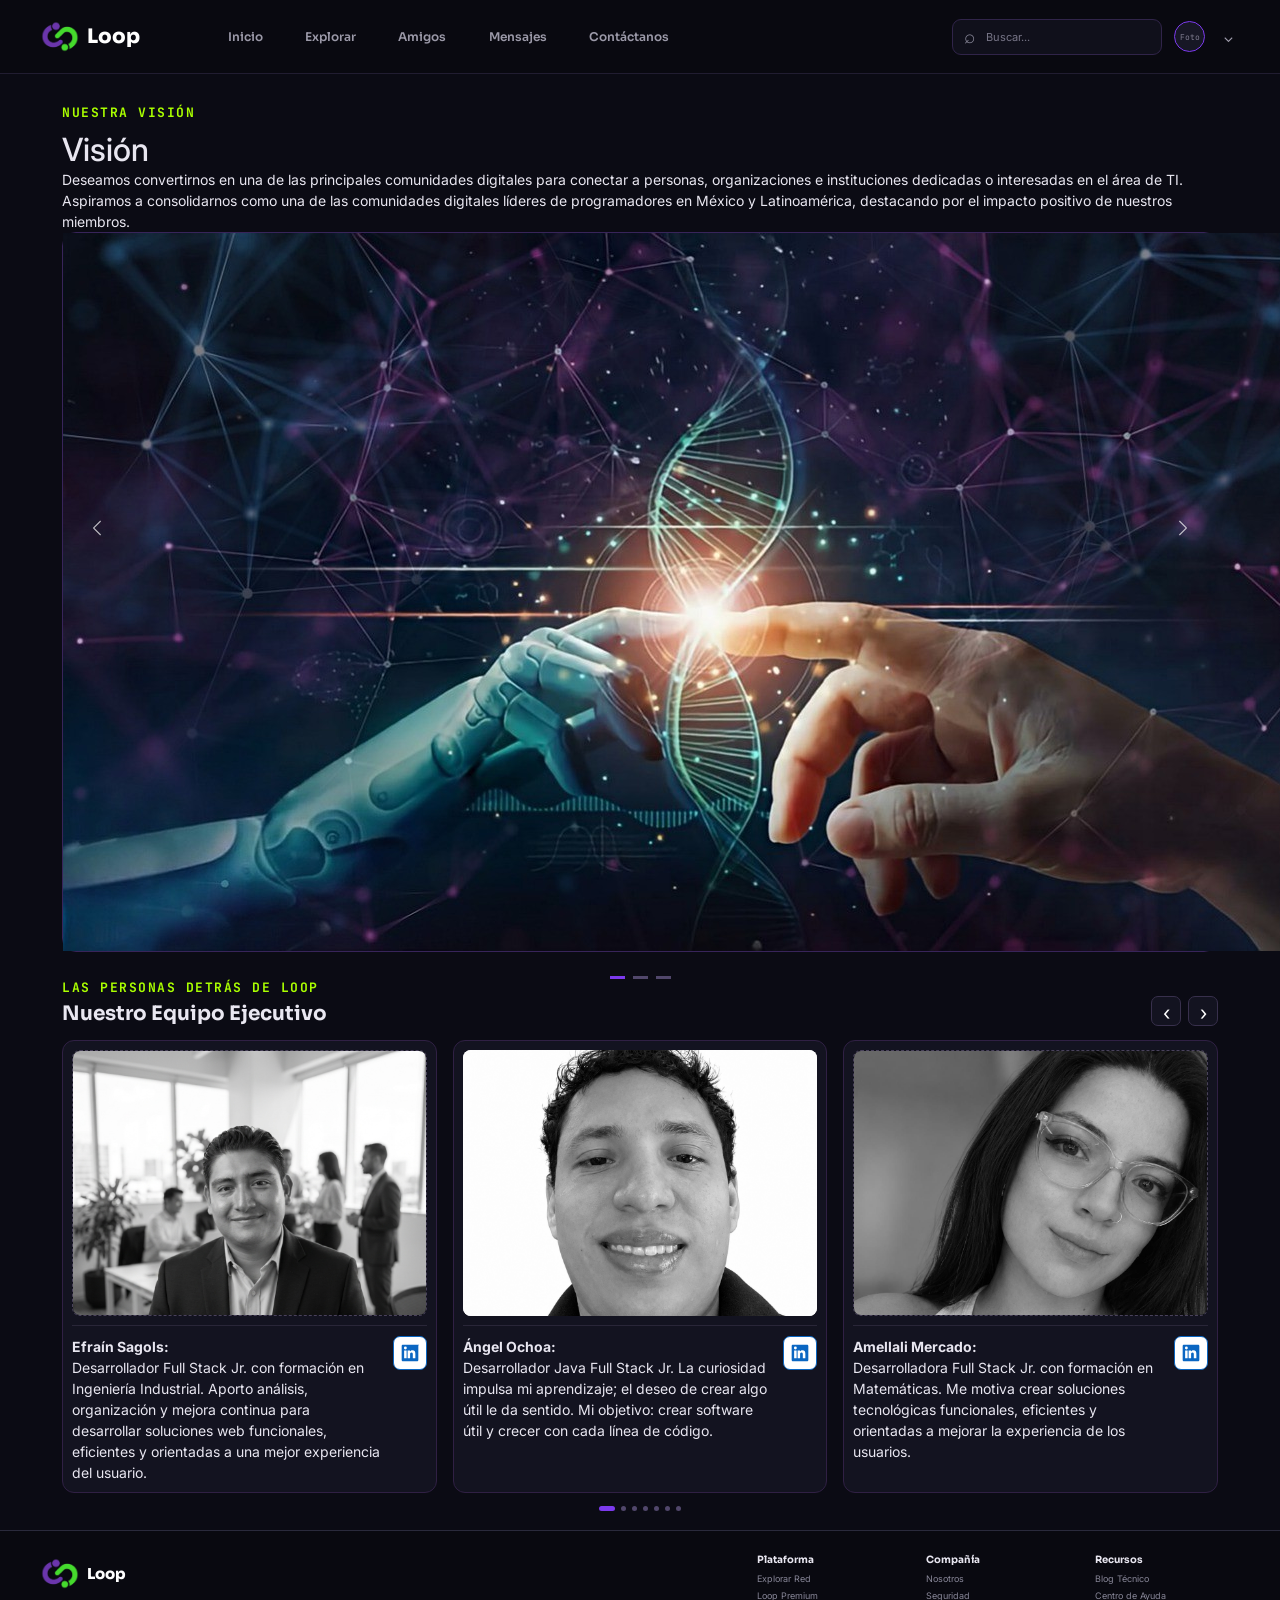
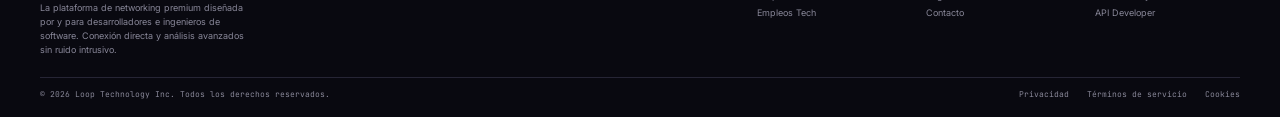
==== commit 9f59e934: "Agrego mi tarjeta y la vision" ====
--- a/acercade.html
+++ b/acercade.html
@@ -52,15 +52,28 @@
     <section class="about-content" aria-label="Misión, visión y valores">
       <div id="aboutCarousel" class="carousel slide" data-bs-ride="false" data-bs-touch="true">
         <div class="carousel-inner">
-          <!-- Visión: se muestra primero, según el wireframe -->
+          <!-- Visión -->
           <article class="carousel-item active">
-            <div class="vision-panel panel text-center">
-              <p class="about-kicker">NUESTRA VISIÓN</p>
-              <h1>Reinventando las conexiones profesionales</h1>
-              <p class="vision-copy">En Loop creemos en comunidades directas, transparentes y de alto valor técnico.
-                Eliminamos el ruido comercial<br class="wide-break"> para que conectes con los desarrolladores,
-                arquitectos y decisores de tecnología que están impulsando la<br class="wide-break"> industria global de
-                software.</p>
+            <div class="mission-panel">
+
+              <div class="mission-copy">
+                <p class="about-kicker">NUESTRA VISIÓN</p>
+
+                <h2>Visión</h2>
+
+                <p>
+                  Deseamos convertirnos en una de las principales comunidades digitales
+                  para conectar a personas, organizaciones e instituciones dedicadas o
+                  interesadas en el área de TI. Aspiramos a consolidarnos como una de las
+                  comunidades digitales líderes de programadores en México y Latinoamérica,
+                  destacando por el impacto positivo de nuestros miembros.
+                </p>
+              </div>
+
+              <div class="about-image-placeholder imgVision" role="img">
+                <img src="./images/nosotros/vision.jpeg" alt="Imagen relacionada con la visión de Loop">
+              </div>
+
             </div>
           </article>
           <!-- Misión: texto e imagen quedan como contenido editable/reservado -->
@@ -82,53 +95,53 @@
             </div>
           </article>
           <!-- Valores-->
-<article class="carousel-item">
-    <div class="values-panel panel">
-        <p class="about-kicker">NUESTROS VALORES</p>
-        <h2>Principios que nos conectan</h2>
-        
-        <!-- Contenedor ajustado para 4 tarjetas -->
-        <div class="row g-3 justify-content-center">
-            
-            <!-- Tarjeta 1: Respeto y Privacidad -->
-            <div class="col-12 col-md-6 col-lg-3">
-                <div class="value-card">
+          <article class="carousel-item">
+            <div class="values-panel panel">
+              <p class="about-kicker">NUESTROS VALORES</p>
+              <h2>Principios que nos conectan</h2>
+
+              <!-- Contenedor ajustado para 4 tarjetas -->
+              <div class="row g-3 justify-content-center">
+
+                <!-- Tarjeta 1: Respeto y Privacidad -->
+                <div class="col-12 col-md-6 col-lg-3">
+                  <div class="value-card">
                     <span class="value-mark">01</span>
                     <h3>Respeto y Privacidad</h3>
                     <p>Datos tratados de forma ética, protegida y sin algoritmos extractivos.</p>
+                  </div>
                 </div>
-            </div>
-
-            <!-- Tarjeta 2: Colaboración -->
-            <div class="col-12 col-md-6 col-lg-3">
-                <div class="value-card">
+
+                <!-- Tarjeta 2: Colaboración -->
+                <div class="col-12 col-md-6 col-lg-3">
+                  <div class="value-card">
                     <span class="value-mark">02</span>
                     <h3>Colaboración</h3>
                     <p>El trabajo en equipo como motor de innovación.</p>
+                  </div>
                 </div>
-            </div>
-
-            <!-- Tarjeta 3: Inclusión -->
-            <div class="col-12 col-md-6 col-lg-3">
-                <div class="value-card">
+
+                <!-- Tarjeta 3: Inclusión -->
+                <div class="col-12 col-md-6 col-lg-3">
+                  <div class="value-card">
                     <span class="value-mark">03</span>
                     <h3>Inclusión</h3>
                     <p>Diversidad de perfiles, experiencias y habilidades.</p>
+                  </div>
                 </div>
-            </div>
-
-            <!-- Tarjeta 4: Empleabilidad -->
-            <div class="col-12 col-md-6 col-lg-3">
-                <div class="value-card">
+
+                <!-- Tarjeta 4: Empleabilidad -->
+                <div class="col-12 col-md-6 col-lg-3">
+                  <div class="value-card">
                     <span class="value-mark">04</span>
                     <h3>Empleabilidad</h3>
                     <p>El poder de la red para abrir oportunidades laborales.</p>
+                  </div>
                 </div>
-            </div>
-
-        </div>
-    </div>
-</article>
+
+              </div>
+            </div>
+          </article>
         </div>
         <!-- Controles accesibles para recorrer misión, visión y valores -->
         <button class="carousel-control-prev about-control" type="button" data-bs-target="#aboutCarousel"
@@ -162,15 +175,30 @@
       <div class="team-viewport">
         <div class="team-track">
           <!-- En cada tarjeta: agrega la descripción dentro de <p> y href="URL_DE_LINKEDIN" en su enlace para activar el icono. -->
-          <article class="team-card panel">
-            <div class="team-photo-placeholder" role="img" aria-label="Espacio para foto del integrante 1"></div>
-            <div class="team-description">
-              <p></p><a class="team-linkedin" target="_blank" rel="noopener noreferrer"
-                aria-label="Ver perfil de LinkedIn del integrante 1"><svg viewBox="0 0 24 24" aria-hidden="true"
-                  focusable="false">
-                  <path
-                    d="M20.45 2H3.55C2.69 2 2 2.68 2 3.52v16.96c0 .84.69 1.52 1.55 1.52h16.9c.86 0 1.55-.68 1.55-1.52V3.52c0-.84-.69-1.52-1.55-1.52ZM7.93 18.34H4.96V9.02h2.97v9.32ZM6.45 7.75a1.72 1.72 0 1 1 0-3.44 1.72 1.72 0 0 1 0 3.44Zm11.89 10.59h-2.97v-4.53c0-1.08-.02-2.47-1.51-2.47-1.51 0-1.74 1.18-1.74 2.39v4.61H9.15V9.02h2.85v1.27h.04c.4-.73 1.37-1.51 2.82-1.51 3.01 0 3.57 1.98 3.57 4.56v5Z" />
-                  </svg></a>
+          <!-- Tarjeta de Efraín -->
+          <article class="team-card panel">
+            <div class="team-photo-placeholder">
+              <img src="./images/nosotros/efrain.jpg" alt="Fotografía de Efraín Sagols">
+            </div>
+
+            <div class="team-description">
+              <p>
+                <strong>Efraín Sagols:</strong>
+                <br>
+                Desarrollador Full Stack Jr. con formación en Ingeniería Industrial.
+                Aporto análisis, organización y mejora continua para desarrollar
+                soluciones web funcionales, eficientes y orientadas a una mejor
+                experiencia del usuario.
+              </p>
+
+              <a class="team-linkedin" href="https://www.linkedin.com/in/ingefrainsagols/" target="_blank"
+                rel="noopener noreferrer" aria-label="Ver perfil de Efraín Sagols en LinkedIn">
+                <svg viewBox="0 0 24 24" width="24" height="24" aria-hidden="true" focusable="false"
+                  xmlns="http://www.w3.org/2000/svg">
+                  <path fill="currentColor"
+                    d="M20.45 2H3.55C2.69 2 2 2.68 2 3.52v16.96c0 .84.69 1.52 1.55 1.52h16.9c.86 0 1.55-.68 1.55-1.52V3.52c0-.84.69-1.52 1.55-1.52ZM7.93 18.34H4.96V9.02h2.97v9.32ZM6.45 7.75a1.72 1.72 0 1 1 0-3.44 1.72 1.72 0 0 1 0 3.44Zm11.89 10.59h-2.97v-4.53c0-1.08-.02-2.47-1.51-2.47-1.51 0-1.74 1.18-1.74 2.39v4.61H9.15V9.02h2.85v1.27h.04c.4-.73 1.37-1.51 2.82-1.51 3.01 0 3.57 1.98 3.57 4.56v5Z" />
+                </svg>
+              </a>
             </div>
           </article>
           <article class="team-card panel">
@@ -190,7 +218,7 @@
                 <svg viewBox="0 0 24 24" aria-hidden="true" focusable="false">
                   <path
                     d="M20.45 2H3.55C2.69 2 2 2.68 2 3.52v16.96c0 .84.69 1.52 1.55 1.52h16.9c.86 0 1.55-.68 1.55-1.52V3.52c0-.84-.69-1.52-1.55-1.52ZM7.93 18.34H4.96V9.02h2.97v9.32ZM6.45 7.75a1.72 1.72 0 1 1 0-3.44 1.72 1.72 0 0 1 0 3.44Zm11.89 10.59h-2.97v-4.53c0-1.08-.02-2.47-1.51-2.47-1.51 0-1.74 1.18-1.74 2.39v4.61H9.15V9.02h2.85v1.27h.04c.4-.73 1.37-1.51 2.82-1.51 3.01 0 3.57 1.98 3.57 4.56v5Z" />
-                  </svg>
+                </svg>
               </a>
             </div>
           </article>
@@ -212,7 +240,7 @@
                 <svg viewBox="0 0 24 24" aria-hidden="true" focusable="false">
                   <path
                     d="M20.45 2H3.55C2.69 2 2 2.68 2 3.52v16.96c0 .84.69 1.52 1.55 1.52h16.9c.86 0 1.55-.68 1.55-1.52V3.52c0-.84-.69-1.52-1.55-1.52ZM7.93 18.34H4.96V9.02h2.97v9.32ZM6.45 7.75a1.72 1.72 0 1 1 0-3.44 1.72 1.72 0 0 1 0 3.44Zm11.89 10.59h-2.97v-4.53c0-1.08-.02-2.47-1.51-2.47-1.51 0-1.74 1.18-1.74 2.39v4.61H9.15V9.02h2.85v1.27h.04c.4-.73 1.37-1.51 2.82-1.51 3.01 0 3.57 1.98 3.57 4.56v5Z" />
-                  </svg>
+                </svg>
               </a>
             </div>
           </article>
@@ -232,97 +260,100 @@
                 <svg viewBox="0 0 24 24" aria-hidden="true" focusable="false">
                   <path
                     d="M19 0h-14c-2.761 0-5 2.239-5 5v14c0 2.761 2.239 5 5 5h14c2.762 0 5-2.239 5-5v-14c0-2.761-2.238-5-5-5zm-11 19h-3v-11h3v11zm-1.5-12.268c-.966 0-1.75-.79-1.75-1.764s.784-1.764 1.75-1.764 1.75.79 1.75 1.764-.783 1.764-1.75 1.764zm13.5 12.268h-3v-5.604c0-3.368-4-3.113-4 0v5.604h-3v-11h3v1.765c1.396-2.586 7-2.777 7 2.476v6.759z" />
-                  </svg>
-              </a>
-            </div>
-          </article>
-          
-
-
-          </article>
-        <article class="team-card panel">
-          <div class="team-photo-placeholder" role="img" aria-label="Foto de Alvaro"
-            style="background-image: url('images/nosotros/alvaro.jpeg'); background-size: cover; background-position: center;">
-          </div>
-          <p>
-            <strong>Alvaro Terrones:</strong>
-            <br>
-            Desarrollador Full Stack Jr. en formación, enfocado en Java y lógica de backend. Me motiva crear soluciones
-            funcionales, eficientes y orientadas a mejorar la experiencia del usuario.
-          </p>
-          <div>
-            <a class="team-linkedin" href="https://www.linkedin.com/in/%C3%A1lvaro-terrones-15ba18354/" target="_blank">
-              <svg viewBox="0 0 24 24" aria-hidden="true" focusable="false">
-                <path
-                  d="M20.447 20.452h-3.554v-5.569c0-1.328-.027-3.037-1.852-3.037-1.853 0-2.136 1.445-2.136 2.939v5.667H9.351V9h3.414v1.561h.046c.477-.9 1.637-1.85 3.37-1.85 3.601 0 4.267 2.37 4.267 5.455v6.286zM5.337 7.433c-1.144 0-2.063-.926-2.063-2.065 0-1.138.92-2.063 2.063-2.063 1.14 0 2.064.925 2.064 2.063 0 1.139-.925 2.065-2.064 2.065zm1.777 13.019H3.56V9h3.554v11.452z">
-                </path>
-              </svg>
-            </a>
-          </div>
-        </article>
-        
-        <article class="team-card panel">
-          <div class="team-photo-placeholder">
-            <img src="./images/nosotros/SelenePhoto.jpg" alt="PhotoSelene">
-          </div>
-          <div class="team-description">
+                </svg>
+              </a>
+            </div>
+          </article>
+
+
+
+          </article>
+          <article class="team-card panel">
+            <div class="team-photo-placeholder" role="img" aria-label="Foto de Alvaro"
+              style="background-image: url('images/nosotros/alvaro.jpeg'); background-size: cover; background-position: center;">
+            </div>
             <p>
-              <strong> Selene Kanagusico: </strong>
+              <strong>Alvaro Terrones:</strong>
               <br>
-              Desarrolladora Full Stack Jr. Aplique la metodología Scrum para definir,
-              priorizar, programar, probar y entregar incrementos de software, optimizando
-              la experiencia web de usuario.
+              Desarrollador Full Stack Jr. en formación, enfocado en Java y lógica de backend. Me motiva crear
+              soluciones
+              funcionales, eficientes y orientadas a mejorar la experiencia del usuario.
             </p>
-            <a class="team-linkedin" href="https://www.linkedin.com/in/selene-kanagusico-developer/?isSelfProfile=true"
-              target="_blank" rel="noopener noreferrer" aria-label="Ver perfil de Angélica en LinkedIn">
-              <svg viewBox="0 0 24 24" aria-hidden="true" focusable="false">
-                <path
-                  d="M20.45 2H3.55C2.69 2 2 2.68 2 3.52v16.96c0 .84.69 1.52 1.55 1.52h16.9c.86 0 1.55-.68 1.55-1.52V3.52c0-.84-.69-1.52-1.55-1.52ZM7.93 18.34H4.96V9.02h2.97v9.32ZM6.45 7.75a1.72 1.72 0 1 1 0-3.44 1.72 1.72 0 0 1 0 3.44Zm11.89 10.59h-2.97v-4.53c0-1.08-.02-2.47-1.51-2.47-1.51 0-1.74 1.18-1.74 2.39v4.61H9.15V9.02h2.85v1.27h.04c.4-.73 1.37-1.51 2.82-1.51 3.01 0 3.57 1.98 3.57 4.56v5Z" />
-                </svg>
-            </a>
-          </div>
-        </article>
-        <!-- Seccion Victor  -->
-        <article class="team-card panel">
-
-          <!-- FOTO DEL INTEGRANTE -->
-          <div class="team-photo-placeholder">
-            <img src="./images/nosotros/Victor.jpeg" alt="Foto de Tu Nombre">
-          </div>
-
-          <!-- DESCRIPCIÓN Y REDES SOCIALES -->
-          <div class="team-description">
-
-            <p>
-              <strong>Víctor Manuel Lázaro Bravo : </strong><br>
-              Ingeniero en Tecnologías de la Información y Comunicación.<br>
-              Apasionado por el desarrollo, la programación y la tecnología.
-            </p>
-
-
-            <!-- LINKEDIN -->
-            <a class="team-linkedin" href="https://www.linkedin.com/in/victormlazaro/ " target="_blank"
-              rel="noopener noreferrer" aria-label="Ver perfil de LinkedIn de Víctor Lázaro">
-              <svg viewBox="0 0 24 24" aria-hidden="true" focusable="false">
-                <path
-                  d="M20.45 2H3.55C2.69 2 2 2.68 2 3.52v16.96c0 .84.69 1.52 1.55 1.52h16.9c.86 0 1.55-.68 1.55-1.52V3.52C22 2.68 21.31 2 20.45 2ZM7.93 18.34H4.96V9.02h2.97v9.32ZM6.45 7.75a1.72 1.72 0 1 1 0-3.44 1.72 1.72 0 0 1 0 3.44Zm11.89 10.59h-2.97v-4.53c0-1.08-.02-2.47-1.51-2.47-1.51 0-1.74 1.18-1.74 2.39v4.61H9.15V9.02h2.85v1.27h.04c.4-.73 1.37-1.51 2.82-1.51 3.01 0 3.57 1.98 3.57 4.56v5Z" />
-              </svg>
-            </a>
-
-            <!-- GITHUB -->
-            <a class="team-github" href="https://github.com/VictorLazaro0" target="_blank" rel="noopener noreferrer"
-              aria-label="Ver perfil de GitHub de Víctor Lázaro">
-              <svg viewBox="0 0 24 24" aria-hidden="true" focusable="false">
-                <path
-                  d="M12 .5C5.65.5.5 5.65.5 12c0 5.08 3.29 9.39 7.86 10.91.57.1.78-.25.78-.55v-2.15c-3.2.7-3.88-1.35-3.88-1.35-.52-1.33-1.28-1.69-1.28-1.69-1.04-.71.08-.7.08-.7 1.15.08 1.76 1.18 1.76 1.18 1.02 1.75 2.68 1.25 3.33.96.1-.74.4-1.25.73-1.54-2.55-.29-5.23-1.28-5.23-5.69 0-1.26.45-2.29 1.18-3.1-.12-.29-.51-1.47.11-3.06 0 0 .96-.31 3.15 1.18a10.9 10.9 0 0 1 5.74 0c2.19-1.49 3.15-1.18 3.15-1.18.62 1.59.23 2.77.11 3.06.73.81 1.18 1.84 1.18 3.1 0 4.42-2.69 5.39-5.25 5.67.41.36.78 1.08.78 2.18v3.23c0 .3.21.66.79.55A11.51 11.51 0 0 0 23.5 12C23.5 5.65 18.35.5 12 .5Z" />
-              </svg>
-            </a>
-
-          </div>
-        </article>
+            <div>
+              <a class="team-linkedin" href="https://www.linkedin.com/in/%C3%A1lvaro-terrones-15ba18354/"
+                target="_blank">
+                <svg viewBox="0 0 24 24" aria-hidden="true" focusable="false">
+                  <path
+                    d="M20.447 20.452h-3.554v-5.569c0-1.328-.027-3.037-1.852-3.037-1.853 0-2.136 1.445-2.136 2.939v5.667H9.351V9h3.414v1.561h.046c.477-.9 1.637-1.85 3.37-1.85 3.601 0 4.267 2.37 4.267 5.455v6.286zM5.337 7.433c-1.144 0-2.063-.926-2.063-2.065 0-1.138.92-2.063 2.063-2.063 1.14 0 2.064.925 2.064 2.063 0 1.139-.925 2.065-2.064 2.065zm1.777 13.019H3.56V9h3.554v11.452z">
+                  </path>
+                </svg>
+              </a>
+            </div>
+          </article>
+
+          <article class="team-card panel">
+            <div class="team-photo-placeholder">
+              <img src="./images/nosotros/SelenePhoto.jpg" alt="PhotoSelene">
+            </div>
+            <div class="team-description">
+              <p>
+                <strong> Selene Kanagusico: </strong>
+                <br>
+                Desarrolladora Full Stack Jr. Aplique la metodología Scrum para definir,
+                priorizar, programar, probar y entregar incrementos de software, optimizando
+                la experiencia web de usuario.
+              </p>
+              <a class="team-linkedin"
+                href="https://www.linkedin.com/in/selene-kanagusico-developer/?isSelfProfile=true" target="_blank"
+                rel="noopener noreferrer" aria-label="Ver perfil de Angélica en LinkedIn">
+                <svg viewBox="0 0 24 24" aria-hidden="true" focusable="false">
+                  <path
+                    d="M20.45 2H3.55C2.69 2 2 2.68 2 3.52v16.96c0 .84.69 1.52 1.55 1.52h16.9c.86 0 1.55-.68 1.55-1.52V3.52c0-.84-.69-1.52-1.55-1.52ZM7.93 18.34H4.96V9.02h2.97v9.32ZM6.45 7.75a1.72 1.72 0 1 1 0-3.44 1.72 1.72 0 0 1 0 3.44Zm11.89 10.59h-2.97v-4.53c0-1.08-.02-2.47-1.51-2.47-1.51 0-1.74 1.18-1.74 2.39v4.61H9.15V9.02h2.85v1.27h.04c.4-.73 1.37-1.51 2.82-1.51 3.01 0 3.57 1.98 3.57 4.56v5Z" />
+                </svg>
+              </a>
+            </div>
+          </article>
+          <!-- Seccion Victor  -->
+          <article class="team-card panel">
+
+            <!-- FOTO DEL INTEGRANTE -->
+            <div class="team-photo-placeholder">
+              <img src="./images/nosotros/Victor.jpeg" alt="Foto de Tu Nombre">
+            </div>
+
+            <!-- DESCRIPCIÓN Y REDES SOCIALES -->
+            <div class="team-description">
+
+              <p>
+                <strong>Víctor Manuel Lázaro Bravo : </strong><br>
+                Ingeniero en Tecnologías de la Información y Comunicación.<br>
+                Apasionado por el desarrollo, la programación y la tecnología.
+              </p>
+
+
+              <!-- LINKEDIN -->
+              <a class="team-linkedin" href="https://www.linkedin.com/in/victormlazaro/ " target="_blank"
+                rel="noopener noreferrer" aria-label="Ver perfil de LinkedIn de Víctor Lázaro">
+                <svg viewBox="0 0 24 24" aria-hidden="true" focusable="false">
+                  <path
+                    d="M20.45 2H3.55C2.69 2 2 2.68 2 3.52v16.96c0 .84.69 1.52 1.55 1.52h16.9c.86 0 1.55-.68 1.55-1.52V3.52C22 2.68 21.31 2 20.45 2ZM7.93 18.34H4.96V9.02h2.97v9.32ZM6.45 7.75a1.72 1.72 0 1 1 0-3.44 1.72 1.72 0 0 1 0 3.44Zm11.89 10.59h-2.97v-4.53c0-1.08-.02-2.47-1.51-2.47-1.51 0-1.74 1.18-1.74 2.39v4.61H9.15V9.02h2.85v1.27h.04c.4-.73 1.37-1.51 2.82-1.51 3.01 0 3.57 1.98 3.57 4.56v5Z" />
+                </svg>
+              </a>
+
+              <!-- GITHUB -->
+              <a class="team-github" href="https://github.com/VictorLazaro0" target="_blank" rel="noopener noreferrer"
+                aria-label="Ver perfil de GitHub de Víctor Lázaro">
+                <svg viewBox="0 0 24 24" aria-hidden="true" focusable="false">
+                  <path
+                    d="M12 .5C5.65.5.5 5.65.5 12c0 5.08 3.29 9.39 7.86 10.91.57.1.78-.25.78-.55v-2.15c-3.2.7-3.88-1.35-3.88-1.35-.52-1.33-1.28-1.69-1.28-1.69-1.04-.71.08-.7.08-.7 1.15.08 1.76 1.18 1.76 1.18 1.02 1.75 2.68 1.25 3.33.96.1-.74.4-1.25.73-1.54-2.55-.29-5.23-1.28-5.23-5.69 0-1.26.45-2.29 1.18-3.1-.12-.29-.51-1.47.11-3.06 0 0 .96-.31 3.15 1.18a10.9 10.9 0 0 1 5.74 0c2.19-1.49 3.15-1.18 3.15-1.18.62 1.59.23 2.77.11 3.06.73.81 1.18 1.84 1.18 3.1 0 4.42-2.69 5.39-5.25 5.67.41.36.78 1.08.78 2.18v3.23c0 .3.21.66.79.55A11.51 11.51 0 0 0 23.5 12C23.5 5.65 18.35.5 12 .5Z" />
+                </svg>
+              </a>
+
+            </div>
+          </article>
         </div>
 
-        
+
 
       </div>
       </div>
@@ -361,7 +392,7 @@
   <!-- Bootstrap para el carrusel institucional; controlador del carrusel del equipo -->
   <script src="https://cdn.jsdelivr.net/npm/bootstrap@5.3.8/dist/js/bootstrap.bundle.min.js"
     integrity="sha384-FKyoEForCGlyvwx9Hj09JcYn3nv7wiPVlz7YYwJrWVcXK/BmnVDxM+D2scQbITxI" crossorigin="anonymous">
-  </script>
+    </script>
   <script>
     // Carrusel horizontal del equipo: avanza una tarjeta y se adapta al ancho disponible.
     (() => {
@@ -375,7 +406,7 @@
         const max = Math.max(0, cards.length - visibleCount());
         index = Math.min(index, max);
         const gap = parseFloat(getComputedStyle(track).gap) || 0;
-        const step = (cards[0] ?.getBoundingClientRect().width || 0) + gap;
+        const step = (cards[0]?.getBoundingClientRect().width || 0) + gap;
         track.style.transform = `translateX(-${index * step}px)`;
         dots.forEach((dot, i) => dot.classList.toggle('current', i === index));
       };
--- a/CSS/styles.css
+++ b/CSS/styles.css
@@ -1125,6 +1125,14 @@
   object-fit: contain;
 }
 
+/*Estilo del logo */
+ .logo {
+  width: 40px;
+  height: 40px;
+  object-fit: contain;
+}
+
+
 /* Contenedor/botón del enlace a GitHub dentro del equipo ejecutivo */
 .executive-team .team-github {
   /* Define un tamaño fijo de 34px dentro de un contenedor flex */
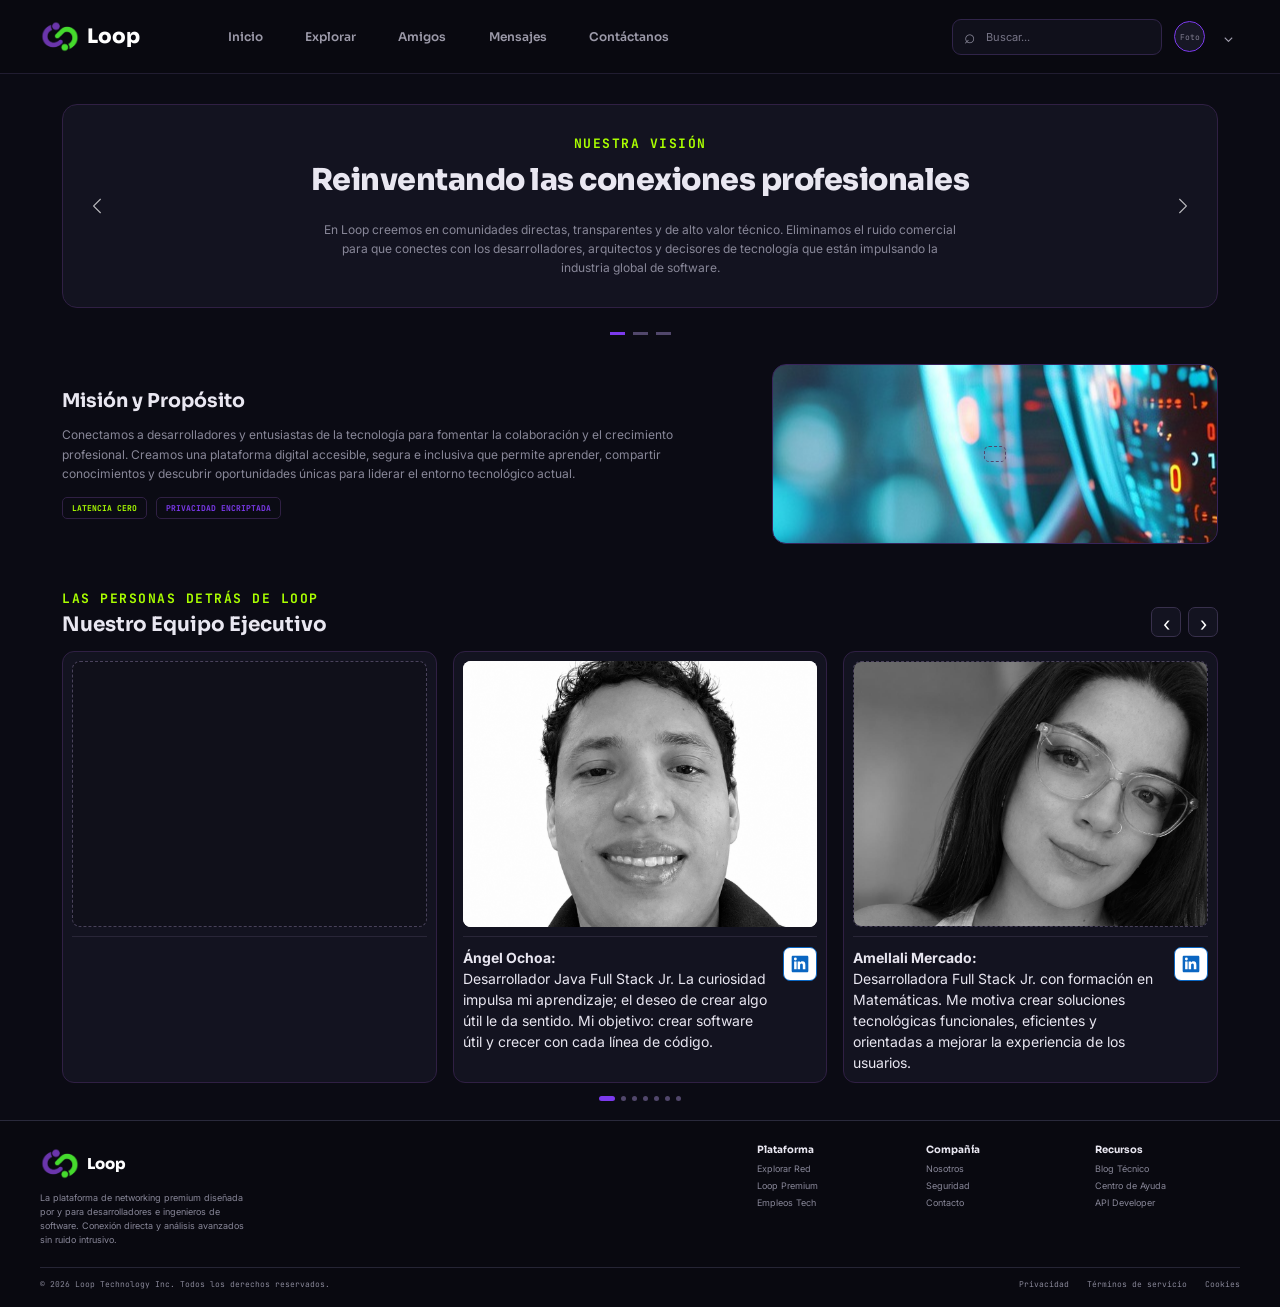
==== commit b60e3cf9: "Se agrega la modificación al botón de contáctanos" ====
--- a/acercade.html
+++ b/acercade.html
@@ -1,79 +1,51 @@
 <!doctype html>
 <html lang="es">
-
 <head>
   <meta charset="utf-8">
   <meta name="viewport" content="width=device-width, initial-scale=1">
   <meta name="theme-color" content="#0b0b14">
-  <title>Loop — Acerca de nosotros.</title>
+  <title>Loop — Acerca de nosotros</title>
   <!-- Bootstrap 5.3.8: mismos enlaces que las páginas anteriores -->
-  <link href="https://cdn.jsdelivr.net/npm/bootstrap@5.3.8/dist/css/bootstrap.min.css" rel="stylesheet"
-    integrity="sha384-sRIl4kxILFvY47J16cr9ZwB07vP4J8+LH7qKQnuqkuIAvNWLzeN8tE5YBujZqJLB" crossorigin="anonymous">
+  <link href="https://cdn.jsdelivr.net/npm/bootstrap@5.3.8/dist/css/bootstrap.min.css" rel="stylesheet" integrity="sha384-sRIl4kxILFvY47J16cr9ZwB07vP4J8+LH7qKQnuqkuIAvNWLzeN8tE5YBujZqJLB" crossorigin="anonymous">
   <!-- Tipografías del sistema visual Loop -->
   <link rel="preconnect" href="https://fonts.googleapis.com">
   <link rel="preconnect" href="https://fonts.gstatic.com" crossorigin>
-  <link
-    href="https://fonts.googleapis.com/css2?family=Inter:wght@400;500;600;700&family=JetBrains+Mono:wght@400;700&family=Sora:wght@400;600;700;800&display=swap"
-    rel="stylesheet">
+  <link href="https://fonts.googleapis.com/css2?family=Inter:wght@400;500;600;700&family=JetBrains+Mono:wght@400;700&family=Sora:wght@400;600;700;800&display=swap" rel="stylesheet">
   <!-- Hoja CSS unificada para Inicio y Acerca de nosotros -->
   <link rel="stylesheet" href="./CSS/styles.css">
 </head>
-
 <body>
-
   <!-- Navegación compartida; logotipo y avatar son espacios reservados -->
   <header class="site-header">
     <nav class="nav-shell" aria-label="Navegación principal">
-      <a class="brand d-inline-flex align-items-center" href="index.html" aria-label="Loop, inicio"> <img
-          src="./images/logo/logo.png" alt="" class="logo" aria-hidden="true"><span>Loop</span></a>
+      <a class="brand d-inline-flex align-items-center" href="index.html" aria-label="Loop, inicio">  <img src="./images/logo/logo.png" alt="" class="logo" aria-hidden="true"><span>Loop</span></a>
       <div class="nav-links">
         <a class="nav-link" href="index.html">Inicio</a>
         <a class="nav-link" href="#explorar">Explorar</a>
         <a class="nav-link" href="#amigos">Amigos</a>
         <a class="nav-link" href="#mensajes">Mensajes</a>
-        <a class="nav-link" href="./acercade.html">Contáctanos</a>
+        <a class="nav-link" href="./contactanos.html">Contáctanos</a>
       </div>
       <div class="nav-actions">
-        <label class="search-box"><span aria-hidden="true">⌕</span><input type="search" placeholder="Buscar..."
-            aria-label="Buscar"></label>
-        <button class="avatar avatar-small" type="button" aria-label="Abrir perfil"><span
-            class="image-placeholder">Foto</span></button>
+        <label class="search-box"><span aria-hidden="true">⌕</span><input type="search" placeholder="Buscar..." aria-label="Buscar"></label>
+        <button class="avatar avatar-small" type="button" aria-label="Abrir perfil"><span class="image-placeholder">Foto</span></button>
         <button class="chevron" type="button" aria-label="Abrir menú de perfil">⌄</button>
       </div>
       <button class="menu-toggle" type="button" aria-label="Abrir navegación">☰</button>
     </nav>
   </header>
-
-
-
 
   <main class="about-page container-fluid">
     <!-- Carrusel de contenido institucional: misión, visión y valores -->
     <section class="about-content" aria-label="Misión, visión y valores">
       <div id="aboutCarousel" class="carousel slide" data-bs-ride="false" data-bs-touch="true">
         <div class="carousel-inner">
-          <!-- Visión -->
+          <!-- Visión: se muestra primero, según el wireframe -->
           <article class="carousel-item active">
-            <div class="mission-panel">
-
-              <div class="mission-copy">
-                <p class="about-kicker">NUESTRA VISIÓN</p>
-
-                <h2>Visión</h2>
-
-                <p>
-                  Deseamos convertirnos en una de las principales comunidades digitales
-                  para conectar a personas, organizaciones e instituciones dedicadas o
-                  interesadas en el área de TI. Aspiramos a consolidarnos como una de las
-                  comunidades digitales líderes de programadores en México y Latinoamérica,
-                  destacando por el impacto positivo de nuestros miembros.
-                </p>
-              </div>
-
-              <div class="about-image-placeholder imgVision" role="img">
-                <img src="./images/nosotros/vision.jpeg" alt="Imagen relacionada con la visión de Loop">
-              </div>
-
+            <div class="vision-panel panel text-center">
+              <p class="about-kicker">NUESTRA VISIÓN</p>
+              <h1>Reinventando las conexiones profesionales</h1>
+              <p class="vision-copy">En Loop creemos en comunidades directas, transparentes y de alto valor técnico. Eliminamos el ruido comercial<br class="wide-break"> para que conectes con los desarrolladores, arquitectos y decisores de tecnología que están impulsando la<br class="wide-break"> industria global de software.</p>
             </div>
           </article>
           <!-- Misión: texto e imagen quedan como contenido editable/reservado -->
@@ -84,315 +56,170 @@
 
                 <h2>Misión</h2>
                 <br>
-                <p>Conectar a desarrolladores y entusiastas de la tecnología para fomentar relaciones genuinas,
-                  colaboración y crecimiento personal y profesional. Creamos una plataforma digital accesible, segura e
-                  inclusiva que permite a la comunidad aprender, compartir conocimientos y descubrir oportunidades
-                  únicas, para transformar y liderar el entorno tecnológico actual.</p>
+                <p>Conectar a desarrolladores y entusiastas de la tecnología para fomentar relaciones genuinas, colaboración y crecimiento personal y profesional. Creamos una plataforma digital accesible, segura e inclusiva que permite a la comunidad aprender, compartir conocimientos y descubrir oportunidades únicas, para transformar y liderar el entorno tecnológico actual.</p>
 
                 <div class="value-tags"><span>LATENCIA CERO</span><span>PRIVACIDAD ENCRIPTADA</span></div>
               </div>
               <div class="about-image-placeholder imgMission" role="img"><span></span></div>
             </div>
           </article>
-          <!-- Valores-->
+          <!-- Valores: espacios listos para incorporar la descripción final -->
           <article class="carousel-item">
             <div class="values-panel panel">
               <p class="about-kicker">NUESTROS VALORES</p>
               <h2>Principios que nos conectan</h2>
-
-              <!-- Contenedor ajustado para 4 tarjetas -->
-              <div class="row g-3 justify-content-center">
-
-                <!-- Tarjeta 1: Respeto y Privacidad -->
-                <div class="col-12 col-md-6 col-lg-3">
-                  <div class="value-card">
-                    <span class="value-mark">01</span>
-                    <h3>Respeto y Privacidad</h3>
-                    <p>Datos tratados de forma ética, protegida y sin algoritmos extractivos.</p>
-                  </div>
-                </div>
-
-                <!-- Tarjeta 2: Colaboración -->
-                <div class="col-12 col-md-6 col-lg-3">
-                  <div class="value-card">
-                    <span class="value-mark">02</span>
-                    <h3>Colaboración</h3>
-                    <p>El trabajo en equipo como motor de innovación.</p>
-                  </div>
-                </div>
-
-                <!-- Tarjeta 3: Inclusión -->
-                <div class="col-12 col-md-6 col-lg-3">
-                  <div class="value-card">
-                    <span class="value-mark">03</span>
-                    <h3>Inclusión</h3>
-                    <p>Diversidad de perfiles, experiencias y habilidades.</p>
-                  </div>
-                </div>
-
-                <!-- Tarjeta 4: Empleabilidad -->
-                <div class="col-12 col-md-6 col-lg-3">
-                  <div class="value-card">
-                    <span class="value-mark">04</span>
-                    <h3>Empleabilidad</h3>
-                    <p>El poder de la red para abrir oportunidades laborales.</p>
-                  </div>
-                </div>
-
+              <div class="values-grid row g-3">
+                <div class="col-12 col-md-4"><div class="value-card"><span class="value-mark">01</span><h3></h3><p></p></div></div>
+                <div class="col-12 col-md-4"><div class="value-card"><span class="value-mark">02</span><h3></h3><p></p></div></div>
+                <div class="col-12 col-md-4"><div class="value-card"><span class="value-mark">03</span><h3></h3><p></p></div></div>
               </div>
             </div>
           </article>
         </div>
         <!-- Controles accesibles para recorrer misión, visión y valores -->
-        <button class="carousel-control-prev about-control" type="button" data-bs-target="#aboutCarousel"
-          data-bs-slide="prev" aria-label="Anterior"><span class="carousel-control-prev-icon"
-            aria-hidden="true"></span></button>
-        <button class="carousel-control-next about-control" type="button" data-bs-target="#aboutCarousel"
-          data-bs-slide="next" aria-label="Siguiente"><span class="carousel-control-next-icon"
-            aria-hidden="true"></span></button>
+        <button class="carousel-control-prev about-control" type="button" data-bs-target="#aboutCarousel" data-bs-slide="prev" aria-label="Anterior"><span class="carousel-control-prev-icon" aria-hidden="true"></span></button>
+        <button class="carousel-control-next about-control" type="button" data-bs-target="#aboutCarousel" data-bs-slide="next" aria-label="Siguiente"><span class="carousel-control-next-icon" aria-hidden="true"></span></button>
         <div class="carousel-indicators about-indicators">
-          <button type="button" data-bs-target="#aboutCarousel" data-bs-slide-to="0" class="active" aria-current="true"
-            aria-label="Visión"></button>
+          <button type="button" data-bs-target="#aboutCarousel" data-bs-slide-to="0" class="active" aria-current="true" aria-label="Visión"></button>
           <button type="button" data-bs-target="#aboutCarousel" data-bs-slide-to="1" aria-label="Misión"></button>
           <button type="button" data-bs-target="#aboutCarousel" data-bs-slide-to="2" aria-label="Valores"></button>
         </div>
       </div>
     </section>
-
-
+    
+
+     <!-- Sección visual de misión con área reservada para ilustración, similar al wireframe -->
+    <section class="mission-feature" aria-label="Misión y propósito">
+      <div class="mission-feature-copy">
+        <h2>Misión y Propósito</h2>
+        <p>Conectamos a desarrolladores y entusiastas de la tecnología para fomentar la colaboración y el crecimiento profesional. Creamos una plataforma digital accesible, segura e inclusiva que permite aprender, compartir conocimientos y descubrir oportunidades únicas para liderar el entorno tecnológico actual.</p>
+        <div class="value-tags"><span>LATENCIA CERO</span><span>PRIVACIDAD ENCRIPTADA</span></div>
+      </div>
+      <div class="about-image-placeholder mission-art imgMission" role="img" ><span></span></div>
+    </section>
 
     <!-- Carrusel horizontal de siete tarjetas vacías del equipo ejecutivo -->
     <section class="executive-team" aria-labelledby="team-title">
-      <div class="team-heading">
-        <div>
-          <p class="about-kicker">LAS PERSONAS DETRÁS DE LOOP</p>
-          <h2 id="team-title">Nuestro Equipo Ejecutivo</h2>
-        </div>
-        <div class="team-controls"><button type="button" class="team-arrow" data-team-direction="prev"
-            aria-label="Ver integrantes anteriores">‹</button><button type="button" class="team-arrow"
-            data-team-direction="next" aria-label="Ver integrantes siguientes">›</button></div>
-      </div>
+      <div class="team-heading"><div><p class="about-kicker">LAS PERSONAS DETRÁS DE LOOP</p><h2 id="team-title">Nuestro Equipo Ejecutivo</h2></div><div class="team-controls"><button type="button" class="team-arrow" data-team-direction="prev" aria-label="Ver integrantes anteriores">‹</button><button type="button" class="team-arrow" data-team-direction="next" aria-label="Ver integrantes siguientes">›</button></div></div>
       <div class="team-viewport">
         <div class="team-track">
           <!-- En cada tarjeta: agrega la descripción dentro de <p> y href="URL_DE_LINKEDIN" en su enlace para activar el icono. -->
-          <!-- Tarjeta de Efraín -->
-          <article class="team-card panel">
+          <article class="team-card panel"><div class="team-photo-placeholder" role="img" aria-label="Espacio para foto del integrante 1"></div>
+            <div class="team-description"><p></p><a class="team-linkedin" target="_blank" rel="noopener noreferrer" aria-label="Ver perfil de LinkedIn del integrante 1"><svg viewBox="0 0 24 24" aria-hidden="true" focusable="false"><path d="M20.45 2H3.55C2.69 2 2 2.68 2 3.52v16.96c0 .84.69 1.52 1.55 1.52h16.9c.86 0 1.55-.68 1.55-1.52V3.52c0-.84-.69-1.52-1.55-1.52ZM7.93 18.34H4.96V9.02h2.97v9.32ZM6.45 7.75a1.72 1.72 0 1 1 0-3.44 1.72 1.72 0 0 1 0 3.44Zm11.89 10.59h-2.97v-4.53c0-1.08-.02-2.47-1.51-2.47-1.51 0-1.74 1.18-1.74 2.39v4.61H9.15V9.02h2.85v1.27h.04c.4-.73 1.37-1.51 2.82-1.51 3.01 0 3.57 1.98 3.57 4.56v5Z"/></svg></a></div></article>
+ <article class="team-card panel">
+            <div class="team-photo-placeholder foto-angel-marco">
+                <img src="./images/nosotros/angel.png" alt="Fotografía de Ángel Ochoa" class="foto-angel">
+            </div>
+            <div class="team-description">
+                <p>
+                   <strong> Ángel Ochoa: </strong> 
+                   <br>
+                    Desarrollador Java Full Stack Jr.
+                    La curiosidad impulsa mi aprendizaje; el deseo de crear algo útil le da sentido. 
+                    Mi objetivo: crear software útil y crecer con cada línea de código.
+                </p>
+                            <a class="team-linkedin" href="https://www.linkedin.com/in/angel-j-ochoa-dev/" target="_blank" rel="noopener noreferrer" aria-label="Ver perfil de Angélica en LinkedIn">
+                    <svg viewBox="0 0 24 24" aria-hidden="true" focusable="false"><path d="M20.45 2H3.55C2.69 2 2 2.68 2 3.52v16.96c0 .84.69 1.52 1.55 1.52h16.9c.86 0 1.55-.68 1.55-1.52V3.52c0-.84-.69-1.52-1.55-1.52ZM7.93 18.34H4.96V9.02h2.97v9.32ZM6.45 7.75a1.72 1.72 0 1 1 0-3.44 1.72 1.72 0 0 1 0 3.44Zm11.89 10.59h-2.97v-4.53c0-1.08-.02-2.47-1.51-2.47-1.51 0-1.74 1.18-1.74 2.39v4.61H9.15V9.02h2.85v1.27h.04c.4-.73 1.37-1.51 2.82-1.51 3.01 0 3.57 1.98 3.57 4.56v5Z"/></svg>
+                </a></div>
+          </article>          <article class="team-card panel">
+
             <div class="team-photo-placeholder">
-              <img src="./images/nosotros/efrain.jpg" alt="Fotografía de Efraín Sagols">
-            </div>
-
+                <img src="./images/nosotros/angelica.jpeg" alt="Fotografía de Angélica">
+            </div>
             <div class="team-description">
+                <p>
+                   <strong> Amellali Mercado: </strong> 
+                   <br>
+                    Desarrolladora Full Stack Jr. con formación en Matemáticas.
+                    Me motiva crear soluciones tecnológicas funcionales, eficientes
+                    y orientadas a mejorar la experiencia de los usuarios.
+                </p>
+                            <a class="team-linkedin" href="https://www.linkedin.com/in/ameaguilar/" target="_blank" rel="noopener noreferrer" aria-label="Ver perfil de Ángel en LinkedIn">
+                    <svg viewBox="0 0 24 24" aria-hidden="true" focusable="false"><path d="M20.45 2H3.55C2.69 2 2 2.68 2 3.52v16.96c0 .84.69 1.52 1.55 1.52h16.9c.86 0 1.55-.68 1.55-1.52V3.52c0-.84-.69-1.52-1.55-1.52ZM7.93 18.34H4.96V9.02h2.97v9.32ZM6.45 7.75a1.72 1.72 0 1 1 0-3.44 1.72 1.72 0 0 1 0 3.44Zm11.89 10.59h-2.97v-4.53c0-1.08-.02-2.47-1.51-2.47-1.51 0-1.74 1.18-1.74 2.39v4.61H9.15V9.02h2.85v1.27h.04c.4-.73 1.37-1.51 2.82-1.51 3.01 0 3.57 1.98 3.57 4.56v5Z"/></svg>
+                </a></div>
+          </article>
+          <article class="team-card panel"><div class="team-photo-placeholder" role="img" aria-label="Espacio para foto del integrante 4"></div><div class="team-description"><p></p><a class="team-linkedin" target="_blank" rel="noopener noreferrer" aria-label="Ver perfil de LinkedIn del integrante 4"><svg viewBox="0 0 24 24" aria-hidden="true" focusable="false"><path d="M20.45 2H3.55C2.69 2 2 2.68 2 3.52v16.96c0 .84.69 1.52 1.55 1.52h16.9c.86 0 1.55-.68 1.55-1.52V3.52c0-.84-.69-1.52-1.55-1.52ZM7.93 18.34H4.96V9.02h2.97v9.32ZM6.45 7.75a1.72 1.72 0 1 1 0-3.44 1.72 1.72 0 0 1 0 3.44Zm11.89 10.59h-2.97v-4.53c0-1.08-.02-2.47-1.51-2.47-1.51 0-1.74 1.18-1.74 2.39v4.61H9.15V9.02h2.85v1.27h.04c.4-.73 1.37-1.51 2.82-1.51 3.01 0 3.57 1.98 3.57 4.56v5Z"/></svg></a></div></article>
+          <article class="team-card panel"><div class="team-photo-placeholder" role="img" aria-label="Espacio para foto del integrante 5"></div><div class="team-description"><p></p><a class="team-linkedin" target="_blank" rel="noopener noreferrer" aria-label="Ver perfil de LinkedIn del integrante 5"><svg viewBox="0 0 24 24" aria-hidden="true" focusable="false"><path d="M20.45 2H3.55C2.69 2 2 2.68 2 3.52v16.96c0 .84.69 1.52 1.55 1.52h16.9c.86 0 1.55-.68 1.55-1.52V3.52c0-.84-.69-1.52-1.55-1.52ZM7.93 18.34H4.96V9.02h2.97v9.32ZM6.45 7.75a1.72 1.72 0 1 1 0-3.44 1.72 1.72 0 0 1 0 3.44Zm11.89 10.59h-2.97v-4.53c0-1.08-.02-2.47-1.51-2.47-1.51 0-1.74 1.18-1.74 2.39v4.61H9.15V9.02h2.85v1.27h.04c.4-.73 1.37-1.51 2.82-1.51 3.01 0 3.57 1.98 3.57 4.56v5Z"/></svg></a></div></article>
+          <article class="team-card panel"><div class="team-photo-placeholder">
+                <img src="./images/nosotros/SelenePhoto.jpg" alt="PhotoSelene">
+            </div>
+            <div class="team-description">
+                <p>
+                  <strong> Selene Kanagusico: </strong> 
+                  <br>
+                  Desarrolladora Full Stack Jr. Aplique la metodología Scrum para definir, 
+                  priorizar, programar, probar y entregar incrementos de software, optimizando
+                   la experiencia web de usuario.
+                </p>
+                <a class="team-linkedin" href="https://www.linkedin.com/in/selene-kanagusico-developer/?isSelfProfile=true" target="_blank" rel="noopener noreferrer" aria-label="Ver perfil de Angélica en LinkedIn">
+                    <svg viewBox="0 0 24 24" aria-hidden="true" focusable="false"><path d="M20.45 2H3.55C2.69 2 2 2.68 2 3.52v16.96c0 .84.69 1.52 1.55 1.52h16.9c.86 0 1.55-.68 1.55-1.52V3.52c0-.84-.69-1.52-1.55-1.52ZM7.93 18.34H4.96V9.02h2.97v9.32ZM6.45 7.75a1.72 1.72 0 1 1 0-3.44 1.72 1.72 0 0 1 0 3.44Zm11.89 10.59h-2.97v-4.53c0-1.08-.02-2.47-1.51-2.47-1.51 0-1.74 1.18-1.74 2.39v4.61H9.15V9.02h2.85v1.27h.04c.4-.73 1.37-1.51 2.82-1.51 3.01 0 3.57 1.98 3.57 4.56v5Z"/></svg>
+                </a></div>
+          </article>
+           <!-- Seccion Victor  -->
+         <article class="team-card panel">
+
+                <!-- FOTO DEL INTEGRANTE -->
+                <div class="team-photo-placeholder">
+                <img src="./images/nosotros/Victor.jpeg" alt="Foto de Tu Nombre">
+                </div>
+
+                <!-- DESCRIPCIÓN Y REDES SOCIALES -->
+                <div class="team-description">
+   
               <p>
-                <strong>Efraín Sagols:</strong>
-                <br>
-                Desarrollador Full Stack Jr. con formación en Ingeniería Industrial.
-                Aporto análisis, organización y mejora continua para desarrollar
-                soluciones web funcionales, eficientes y orientadas a una mejor
-                experiencia del usuario.
+              <strong>Víctor Manuel Lázaro Bravo : </strong><br>
+              Ingeniero en Tecnologías de la Información y Comunicación.<br>
+              Apasionado por el desarrollo, la programación y la tecnología.
               </p>
 
-              <a class="team-linkedin" href="https://www.linkedin.com/in/ingefrainsagols/" target="_blank"
-                rel="noopener noreferrer" aria-label="Ver perfil de Efraín Sagols en LinkedIn">
-                <svg viewBox="0 0 24 24" width="24" height="24" aria-hidden="true" focusable="false"
-                  xmlns="http://www.w3.org/2000/svg">
-                  <path fill="currentColor"
-                    d="M20.45 2H3.55C2.69 2 2 2.68 2 3.52v16.96c0 .84.69 1.52 1.55 1.52h16.9c.86 0 1.55-.68 1.55-1.52V3.52c0-.84.69-1.52 1.55-1.52ZM7.93 18.34H4.96V9.02h2.97v9.32ZM6.45 7.75a1.72 1.72 0 1 1 0-3.44 1.72 1.72 0 0 1 0 3.44Zm11.89 10.59h-2.97v-4.53c0-1.08-.02-2.47-1.51-2.47-1.51 0-1.74 1.18-1.74 2.39v4.61H9.15V9.02h2.85v1.27h.04c.4-.73 1.37-1.51 2.82-1.51 3.01 0 3.57 1.98 3.57 4.56v5Z" />
+
+                <!-- LINKEDIN -->
+                <a
+                class="team-linkedin"
+                 href="https://www.linkedin.com/in/victormlazaro/ "
+                 target="_blank"
+                rel="noopener noreferrer"
+                 aria-label="Ver perfil de LinkedIn de Víctor Lázaro"
+                  >
+                <svg viewBox="0 0 24 24" aria-hidden="true" focusable="false">
+                 <path d="M20.45 2H3.55C2.69 2 2 2.68 2 3.52v16.96c0 .84.69 1.52 1.55 1.52h16.9c.86 0 1.55-.68 1.55-1.52V3.52C22 2.68 21.31 2 20.45 2ZM7.93 18.34H4.96V9.02h2.97v9.32ZM6.45 7.75a1.72 1.72 0 1 1 0-3.44 1.72 1.72 0 0 1 0 3.44Zm11.89 10.59h-2.97v-4.53c0-1.08-.02-2.47-1.51-2.47-1.51 0-1.74 1.18-1.74 2.39v4.61H9.15V9.02h2.85v1.27h.04c.4-.73 1.37-1.51 2.82-1.51 3.01 0 3.57 1.98 3.57 4.56v5Z"/>
                 </svg>
-              </a>
-            </div>
-          </article>
-          <article class="team-card panel">
-            <div class="team-photo-placeholder foto-angel-marco">
-              <img src="./images/nosotros/angel.png" alt="Fotografía de Ángel Ochoa" class="foto-angel">
-            </div>
-            <div class="team-description">
-              <p>
-                <strong> Ángel Ochoa: </strong>
-                <br>
-                Desarrollador Java Full Stack Jr.
-                La curiosidad impulsa mi aprendizaje; el deseo de crear algo útil le da sentido.
-                Mi objetivo: crear software útil y crecer con cada línea de código.
-              </p>
-              <a class="team-linkedin" href="https://www.linkedin.com/in/angel-j-ochoa-dev/" target="_blank"
-                rel="noopener noreferrer" aria-label="Ver perfil de Angélica en LinkedIn">
-                <svg viewBox="0 0 24 24" aria-hidden="true" focusable="false">
-                  <path
-                    d="M20.45 2H3.55C2.69 2 2 2.68 2 3.52v16.96c0 .84.69 1.52 1.55 1.52h16.9c.86 0 1.55-.68 1.55-1.52V3.52c0-.84-.69-1.52-1.55-1.52ZM7.93 18.34H4.96V9.02h2.97v9.32ZM6.45 7.75a1.72 1.72 0 1 1 0-3.44 1.72 1.72 0 0 1 0 3.44Zm11.89 10.59h-2.97v-4.53c0-1.08-.02-2.47-1.51-2.47-1.51 0-1.74 1.18-1.74 2.39v4.61H9.15V9.02h2.85v1.27h.04c.4-.73 1.37-1.51 2.82-1.51 3.01 0 3.57 1.98 3.57 4.56v5Z" />
-                </svg>
-              </a>
-            </div>
-          </article>
-          <article class="team-card panel">
-
-            <div class="team-photo-placeholder">
-              <img src="./images/nosotros/angelica.jpeg" alt="Fotografía de Angélica">
-            </div>
-            <div class="team-description">
-              <p>
-                <strong> Amellali Mercado: </strong>
-                <br>
-                Desarrolladora Full Stack Jr. con formación en Matemáticas.
-                Me motiva crear soluciones tecnológicas funcionales, eficientes
-                y orientadas a mejorar la experiencia de los usuarios.
-              </p>
-              <a class="team-linkedin" href="https://www.linkedin.com/in/ameaguilar/" target="_blank"
-                rel="noopener noreferrer" aria-label="Ver perfil de Ángel en LinkedIn">
-                <svg viewBox="0 0 24 24" aria-hidden="true" focusable="false">
-                  <path
-                    d="M20.45 2H3.55C2.69 2 2 2.68 2 3.52v16.96c0 .84.69 1.52 1.55 1.52h16.9c.86 0 1.55-.68 1.55-1.52V3.52c0-.84-.69-1.52-1.55-1.52ZM7.93 18.34H4.96V9.02h2.97v9.32ZM6.45 7.75a1.72 1.72 0 1 1 0-3.44 1.72 1.72 0 0 1 0 3.44Zm11.89 10.59h-2.97v-4.53c0-1.08-.02-2.47-1.51-2.47-1.51 0-1.74 1.18-1.74 2.39v4.61H9.15V9.02h2.85v1.27h.04c.4-.73 1.37-1.51 2.82-1.51 3.01 0 3.57 1.98 3.57 4.56v5Z" />
-                </svg>
-              </a>
-            </div>
-          </article>
-          <article class="team-card panel">
-            <div class="team-photo-placeholder">
-              <img src="./images/nosotros/karen.jpeg" alt="Photokaren">
-            </div>
-            <div class="team-description">
-              <p>
-                <strong>Karen López:</strong><br>
-                Desarrolladora Java Full Stack Jr. con formación en Relaciones Comerciales.
-                Mi meta es crear tecnología útil, optimizar
-                la experiencia de usuario y seguir evolucionando.
-              </p>
-              <a class="team-linkedin" href="https://www.linkedin.com/in/karen-lopez-b08716435/" target="_blank"
-                rel="noopener">
-                <svg viewBox="0 0 24 24" aria-hidden="true" focusable="false">
-                  <path
-                    d="M19 0h-14c-2.761 0-5 2.239-5 5v14c0 2.761 2.239 5 5 5h14c2.762 0 5-2.239 5-5v-14c0-2.761-2.238-5-5-5zm-11 19h-3v-11h3v11zm-1.5-12.268c-.966 0-1.75-.79-1.75-1.764s.784-1.764 1.75-1.764 1.75.79 1.75 1.764-.783 1.764-1.75 1.764zm13.5 12.268h-3v-5.604c0-3.368-4-3.113-4 0v5.604h-3v-11h3v1.765c1.396-2.586 7-2.777 7 2.476v6.759z" />
-                </svg>
-              </a>
-            </div>
-          </article>
-
-
-
-          </article>
-          <article class="team-card panel">
-            <div class="team-photo-placeholder" role="img" aria-label="Foto de Alvaro"
-              style="background-image: url('images/nosotros/alvaro.jpeg'); background-size: cover; background-position: center;">
-            </div>
-            <p>
-              <strong>Alvaro Terrones:</strong>
-              <br>
-              Desarrollador Full Stack Jr. en formación, enfocado en Java y lógica de backend. Me motiva crear
-              soluciones
-              funcionales, eficientes y orientadas a mejorar la experiencia del usuario.
-            </p>
-            <div>
-              <a class="team-linkedin" href="https://www.linkedin.com/in/%C3%A1lvaro-terrones-15ba18354/"
-                target="_blank">
-                <svg viewBox="0 0 24 24" aria-hidden="true" focusable="false">
-                  <path
-                    d="M20.447 20.452h-3.554v-5.569c0-1.328-.027-3.037-1.852-3.037-1.853 0-2.136 1.445-2.136 2.939v5.667H9.351V9h3.414v1.561h.046c.477-.9 1.637-1.85 3.37-1.85 3.601 0 4.267 2.37 4.267 5.455v6.286zM5.337 7.433c-1.144 0-2.063-.926-2.063-2.065 0-1.138.92-2.063 2.063-2.063 1.14 0 2.064.925 2.064 2.063 0 1.139-.925 2.065-2.064 2.065zm1.777 13.019H3.56V9h3.554v11.452z">
-                  </path>
-                </svg>
-              </a>
-            </div>
-          </article>
-
-          <article class="team-card panel">
-            <div class="team-photo-placeholder">
-              <img src="./images/nosotros/SelenePhoto.jpg" alt="PhotoSelene">
-            </div>
-            <div class="team-description">
-              <p>
-                <strong> Selene Kanagusico: </strong>
-                <br>
-                Desarrolladora Full Stack Jr. Aplique la metodología Scrum para definir,
-                priorizar, programar, probar y entregar incrementos de software, optimizando
-                la experiencia web de usuario.
-              </p>
-              <a class="team-linkedin"
-                href="https://www.linkedin.com/in/selene-kanagusico-developer/?isSelfProfile=true" target="_blank"
-                rel="noopener noreferrer" aria-label="Ver perfil de Angélica en LinkedIn">
-                <svg viewBox="0 0 24 24" aria-hidden="true" focusable="false">
-                  <path
-                    d="M20.45 2H3.55C2.69 2 2 2.68 2 3.52v16.96c0 .84.69 1.52 1.55 1.52h16.9c.86 0 1.55-.68 1.55-1.52V3.52c0-.84-.69-1.52-1.55-1.52ZM7.93 18.34H4.96V9.02h2.97v9.32ZM6.45 7.75a1.72 1.72 0 1 1 0-3.44 1.72 1.72 0 0 1 0 3.44Zm11.89 10.59h-2.97v-4.53c0-1.08-.02-2.47-1.51-2.47-1.51 0-1.74 1.18-1.74 2.39v4.61H9.15V9.02h2.85v1.27h.04c.4-.73 1.37-1.51 2.82-1.51 3.01 0 3.57 1.98 3.57 4.56v5Z" />
-                </svg>
-              </a>
-            </div>
-          </article>
-          <!-- Seccion Victor  -->
-          <article class="team-card panel">
-
-            <!-- FOTO DEL INTEGRANTE -->
-            <div class="team-photo-placeholder">
-              <img src="./images/nosotros/Victor.jpeg" alt="Foto de Tu Nombre">
-            </div>
-
-            <!-- DESCRIPCIÓN Y REDES SOCIALES -->
-            <div class="team-description">
-
-              <p>
-                <strong>Víctor Manuel Lázaro Bravo : </strong><br>
-                Ingeniero en Tecnologías de la Información y Comunicación.<br>
-                Apasionado por el desarrollo, la programación y la tecnología.
-              </p>
-
-
-              <!-- LINKEDIN -->
-              <a class="team-linkedin" href="https://www.linkedin.com/in/victormlazaro/ " target="_blank"
-                rel="noopener noreferrer" aria-label="Ver perfil de LinkedIn de Víctor Lázaro">
-                <svg viewBox="0 0 24 24" aria-hidden="true" focusable="false">
-                  <path
-                    d="M20.45 2H3.55C2.69 2 2 2.68 2 3.52v16.96c0 .84.69 1.52 1.55 1.52h16.9c.86 0 1.55-.68 1.55-1.52V3.52C22 2.68 21.31 2 20.45 2ZM7.93 18.34H4.96V9.02h2.97v9.32ZM6.45 7.75a1.72 1.72 0 1 1 0-3.44 1.72 1.72 0 0 1 0 3.44Zm11.89 10.59h-2.97v-4.53c0-1.08-.02-2.47-1.51-2.47-1.51 0-1.74 1.18-1.74 2.39v4.61H9.15V9.02h2.85v1.27h.04c.4-.73 1.37-1.51 2.82-1.51 3.01 0 3.57 1.98 3.57 4.56v5Z" />
-                </svg>
-              </a>
-
-              <!-- GITHUB -->
-              <a class="team-github" href="https://github.com/VictorLazaro0" target="_blank" rel="noopener noreferrer"
-                aria-label="Ver perfil de GitHub de Víctor Lázaro">
-                <svg viewBox="0 0 24 24" aria-hidden="true" focusable="false">
-                  <path
-                    d="M12 .5C5.65.5.5 5.65.5 12c0 5.08 3.29 9.39 7.86 10.91.57.1.78-.25.78-.55v-2.15c-3.2.7-3.88-1.35-3.88-1.35-.52-1.33-1.28-1.69-1.28-1.69-1.04-.71.08-.7.08-.7 1.15.08 1.76 1.18 1.76 1.18 1.02 1.75 2.68 1.25 3.33.96.1-.74.4-1.25.73-1.54-2.55-.29-5.23-1.28-5.23-5.69 0-1.26.45-2.29 1.18-3.1-.12-.29-.51-1.47.11-3.06 0 0 .96-.31 3.15 1.18a10.9 10.9 0 0 1 5.74 0c2.19-1.49 3.15-1.18 3.15-1.18.62 1.59.23 2.77.11 3.06.73.81 1.18 1.84 1.18 3.1 0 4.42-2.69 5.39-5.25 5.67.41.36.78 1.08.78 2.18v3.23c0 .3.21.66.79.55A11.51 11.51 0 0 0 23.5 12C23.5 5.65 18.35.5 12 .5Z" />
-                </svg>
-              </a>
-
-            </div>
-          </article>
+                </a>
+
+                <!-- GITHUB -->
+                <a
+                 class="team-github"
+                  href="https://github.com/VictorLazaro0"
+                   target="_blank"
+                   rel="noopener noreferrer"
+                   aria-label="Ver perfil de GitHub de Víctor Lázaro">
+                   <svg viewBox="0 0 24 24" aria-hidden="true" focusable="false">
+                    <path d="M12 .5C5.65.5.5 5.65.5 12c0 5.08 3.29 9.39 7.86 10.91.57.1.78-.25.78-.55v-2.15c-3.2.7-3.88-1.35-3.88-1.35-.52-1.33-1.28-1.69-1.28-1.69-1.04-.71.08-.7.08-.7 1.15.08 1.76 1.18 1.76 1.18 1.02 1.75 2.68 1.25 3.33.96.1-.74.4-1.25.73-1.54-2.55-.29-5.23-1.28-5.23-5.69 0-1.26.45-2.29 1.18-3.1-.12-.29-.51-1.47.11-3.06 0 0 .96-.31 3.15 1.18a10.9 10.9 0 0 1 5.74 0c2.19-1.49 3.15-1.18 3.15-1.18.62 1.59.23 2.77.11 3.06.73.81 1.18 1.84 1.18 3.1 0 4.42-2.69 5.39-5.25 5.67.41.36.78 1.08.78 2.18v3.23c0 .3.21.66.79.55A11.51 11.51 0 0 0 23.5 12C23.5 5.65 18.35.5 12 .5Z"/>
+                  </svg>
+                 </a>
+
+                 </div>
+            </article>
+
         </div>
-
-
-
-      </div>
-      </div>
-      <div class="team-pagination" aria-hidden="true"><span
-          class="current"></span><span></span><span></span><span></span><span></span><span></span><span></span></div>
+      </div>
+      <div class="team-pagination" aria-hidden="true"><span class="current"></span><span></span><span></span><span></span><span></span><span></span><span></span></div>
     </section>
   </main>
 
   <!-- Pie compartido con Inicio y Contáctanos -->
   <footer class="site-footer">
     <div class="footer-main">
-      <div class="footer-about"><a class="brand footer-brand" href="index.html"> <img src="./images/logo/logo.png"
-            alt="" class="logo" aria-hidden="true"><span>Loop</span></a>
-        <p>La plataforma de networking premium diseñada<br>por y para desarrolladores e ingenieros de<br>software.
-          Conexión directa y análisis avanzados<br>sin ruido intrusivo.</p>
-      </div>
-      <div class="footer-column">
-        <h2>Plataforma</h2><a href="#explorar">Explorar Red</a><a href="#premium">Loop Premium</a><a
-          href="#empleos">Empleos Tech</a>
-      </div>
-      <div class="footer-column">
-        <h2>Compañía</h2><a href="./acercade.html">Nosotros</a><a href="#seguridad">Seguridad</a><a
-          href="contacto.html">Contacto</a>
-      </div>
-      <div class="footer-column">
-        <h2>Recursos</h2><a href="#blog">Blog Técnico</a><a href="#ayuda">Centro de Ayuda</a><a href="#api">API
-          Developer</a>
-      </div>
+      <div class="footer-about"><a class="brand footer-brand" href="index.html">  <img src="./images/logo/logo.png" alt="" class="logo" aria-hidden="true"><span>Loop</span></a><p>La plataforma de networking premium diseñada<br>por y para desarrolladores e ingenieros de<br>software. Conexión directa y análisis avanzados<br>sin ruido intrusivo.</p></div>
+      <div class="footer-column"><h2>Plataforma</h2><a href="#explorar">Explorar Red</a><a href="#premium">Loop Premium</a><a href="#empleos">Empleos Tech</a></div>
+      <div class="footer-column"><h2>Compañía</h2><a href="./acercade.html">Nosotros</a><a href="#seguridad">Seguridad</a><a href="contacto.html">Contacto</a></div>
+      <div class="footer-column"><h2>Recursos</h2><a href="#blog">Blog Técnico</a><a href="#ayuda">Centro de Ayuda</a><a href="#api">API Developer</a></div>
     </div>
-    <div class="footer-bottom"><span>© 2026 Loop Technology Inc. Todos los derechos reservados.</span>
-      <div><a href="#privacidad">Privacidad</a><a href="#terminos">Términos de servicio</a><a
-          href="#cookies">Cookies</a></div>
-    </div>
+    <div class="footer-bottom"><span>© 2026 Loop Technology Inc. Todos los derechos reservados.</span><div><a href="#privacidad">Privacidad</a><a href="#terminos">Términos de servicio</a><a href="#cookies">Cookies</a></div></div>
   </footer>
 
   <!-- Bootstrap para el carrusel institucional; controlador del carrusel del equipo -->
-  <script src="https://cdn.jsdelivr.net/npm/bootstrap@5.3.8/dist/js/bootstrap.bundle.min.js"
-    integrity="sha384-FKyoEForCGlyvwx9Hj09JcYn3nv7wiPVlz7YYwJrWVcXK/BmnVDxM+D2scQbITxI" crossorigin="anonymous">
-    </script>
+  <script src="https://cdn.jsdelivr.net/npm/bootstrap@5.3.8/dist/js/bootstrap.bundle.min.js" integrity="sha384-FKyoEForCGlyvwx9Hj09JcYn3nv7wiPVlz7YYwJrWVcXK/BmnVDxM+D2scQbITxI" crossorigin="anonymous"></script>
   <script>
     // Carrusel horizontal del equipo: avanza una tarjeta y se adapta al ancho disponible.
     (() => {
@@ -400,8 +227,7 @@
       const cards = [...document.querySelectorAll('.team-card')];
       const dots = [...document.querySelectorAll('.team-pagination span')];
       let index = 0;
-      const visibleCount = () => window.matchMedia('(min-width: 1000px)').matches ? 3 : window.matchMedia(
-        '(min-width: 600px)').matches ? 2 : 1;
+      const visibleCount = () => window.matchMedia('(min-width: 1000px)').matches ? 3 : window.matchMedia('(min-width: 600px)').matches ? 2 : 1;
       const update = () => {
         const max = Math.max(0, cards.length - visibleCount());
         index = Math.min(index, max);
@@ -412,14 +238,12 @@
       };
       document.querySelectorAll('.team-arrow').forEach(button => button.addEventListener('click', () => {
         const max = Math.max(0, cards.length - visibleCount());
-        index = button.dataset.teamDirection === 'next' ? (index >= max ? 0 : index + 1) : (index <= 0 ? max :
-          index - 1);
+        index = button.dataset.teamDirection === 'next' ? (index >= max ? 0 : index + 1) : (index <= 0 ? max : index - 1);
         update();
       }));
       window.addEventListener('resize', update);
     })();
   </script>
-
 </body>
-
-</html>+</html>
+ 
--- a/CSS/styles.css
+++ b/CSS/styles.css
@@ -1192,3 +1192,230 @@
   transform: translateY(-1px);
 }
 /*Termina seccion victor */
+
+/* ============================================================
+   CONTACTANOS — ESTILOS DE LA PÁGINA
+   ============================================================ */
+
+/* CONTENEDOR DEL CUERPO: centra el contenido sin alterar header/footer */
+.contact-page {
+  width: min(1200px, calc(100% - 46px));
+  margin: 0 auto;
+}
+
+/* HERO: encabezado principal y descripción de soporte */
+.contact-hero {
+  padding: 25px 12px 22px;
+  text-align: center;
+}
+
+.contact-eyebrow {
+  margin: 0 0 7px;
+  color: var(--white);
+  font: 700 9px var(--mono-font);
+}
+
+.contact-eyebrow span { color: var(--lime); }
+
+.contact-hero h1 {
+  margin: 0;
+  color: #e9e7f1;
+  font: 800 27px/1.25 var(--heading-font);
+}
+
+.contact-intro {
+  margin: 7px 0 0;
+  color: var(--text-muted);
+  font: 400 11px/1.45 var(--body-font);
+}
+
+/* CENTRO DE AYUDA: panel ancho con llamada a la acción */
+.help-banner {
+  min-height: 72px;
+  padding: 13px 16px;
+  display: flex;
+  align-items: center;
+  justify-content: space-between;
+  gap: 18px;
+  background: #11111f;
+  border-color: #302044;
+  border-radius: 12px;
+}
+
+.help-copy h2 {
+  display: flex;
+  align-items: center;
+  gap: 8px;
+  margin: 0;
+  color: #e9e7f1;
+  font: 700 12px var(--heading-font);
+}
+
+.help-icon {
+  width: 13px;
+  height: 13px;
+  display: inline-grid;
+  place-items: center;
+  border: 1px solid var(--lime);
+  border-radius: 50%;
+  color: var(--lime);
+  font: 700 9px var(--mono-font);
+}
+
+.help-copy p {
+  margin: 5px 0 0;
+  color: var(--text-muted);
+  font: 400 9px/1.4 var(--body-font);
+}
+
+.help-link {
+  flex: 0 0 auto;
+  color: var(--lime);
+  font: 700 9px var(--mono-font);
+}
+
+.help-link:hover { color: var(--white); }
+
+/* CANAL DE CONTACTO: tarjeta de correo a todo el ancho disponible */
+.contact-channels { margin-top: 25px; }
+
+.channel-card {
+  min-height: 97px;
+  padding: 12px;
+  background: #11111f;
+  border-color: #302044;
+  border-radius: 10px;
+}
+
+.channel-icon {
+  display: block;
+  height: 19px;
+  color: var(--vivid-purple);
+  font-size: 16px;
+  line-height: 1;
+}
+
+.channel-card h2 {
+  margin: 3px 0 5px;
+  color: #e9e7f1;
+  font: 700 10px var(--heading-font);
+}
+
+.channel-card p {
+  margin: 0 0 5px;
+  color: var(--text-muted);
+  font: 400 9px/1.45 var(--body-font);
+}
+
+.channel-detail {
+  color: var(--lime);
+  font: 700 8px var(--mono-font);
+}
+
+/* FORMULARIO + IMAGEN: columnas como en el wireframe de alta fidelidad */
+.contact-lower {
+  display: grid;
+  grid-template-columns: minmax(0, 1.4fr) minmax(0, 1fr);
+  gap: 15px;
+  margin: 45px -23px 3px;
+}
+
+.contact-form {
+  min-height: 295px;
+  padding: 17px 18px;
+  background: #11111f;
+  border-color: #302044;
+  border-radius: 13px;
+}
+
+.contact-form h2 {
+  margin: 0 0 12px;
+  color: #e9e7f1;
+  font: 700 13px var(--heading-font);
+}
+
+.form-field { margin-bottom: 10px; }
+
+.form-field label {
+  display: block;
+  margin-bottom: 4px;
+  color: #d8d5e1;
+  text-transform: uppercase;
+  font: 700 7px var(--mono-font);
+}
+
+.form-field input,
+.form-field textarea {
+  display: block;
+  width: 100%;
+  min-height: 29px;
+  padding: 7px 9px;
+  border: 1px solid #29233d;
+  border-radius: 6px;
+  outline: 0;
+  background: #0d0d19;
+  color: #e9e7f1;
+  font: 400 9px var(--body-font);
+}
+
+.form-field textarea {
+  min-height: 64px;
+  resize: vertical;
+}
+
+.form-field input::placeholder,
+.form-field textarea::placeholder { color: #777587; opacity: 1; }
+
+.form-field input:focus,
+.form-field textarea:focus {
+  border-color: var(--vivid-purple);
+  box-shadow: 0 0 0 2px rgb(124 58 237 / 16%);
+}
+
+/* Botón de enviar con el violeta principal de la paleta */
+.send-button {
+  width: 100%;
+  min-height: 30px;
+  border: 0;
+  border-radius: 6px;
+  background: var(--vivid-purple);
+  color: var(--white);
+  cursor: pointer;
+  font: 700 9px var(--body-font);
+  transition: background .2s ease;
+}
+
+.send-button:hover { background: var(--electric-violet); }
+
+/* ESPACIO PARA IMAGEN: conserva el panel vacío mostrado en el wireframe */
+.contact-image-space {
+  min-height: 295px;
+  border: 1px solid #302044;
+  border-radius: 13px;
+  background: #11111f;
+}
+
+/* AJUSTE DEL FOOTER: garantiza separación visual bajo el contenido */
+.contact-page + .site-footer { margin-top: 0; }
+
+/* TABLET: reduce márgenes y conserva dos columnas mientras quepan */
+@media (max-width: 800px) {
+  .contact-page { width: min(100% - 36px, 720px); }
+  .contact-lower { margin-right: -18px; margin-left: -18px; }
+  .contact-hero h1 { font-size: 24px; }
+}
+
+/* MÓVIL: organiza el contenido en una columna */
+@media (max-width: 620px) {
+  .contact-page { width: calc(100% - 28px); }
+  .contact-hero { padding: 22px 0 18px; }
+  .contact-hero h1 { font-size: 21px; }
+  .contact-intro { font-size: 10px; }
+  .desktop-break { display: none; }
+  .help-banner { align-items: flex-start; flex-direction: column; gap: 10px; }
+  .help-copy p { font-size: 8px; }
+  .contact-channels { margin-top: 16px; }
+  .contact-lower { grid-template-columns: 1fr; gap: 12px; margin: 24px 0 0; }
+  .contact-form { min-height: 0; }
+  .contact-image-space { min-height: 210px; }
+}
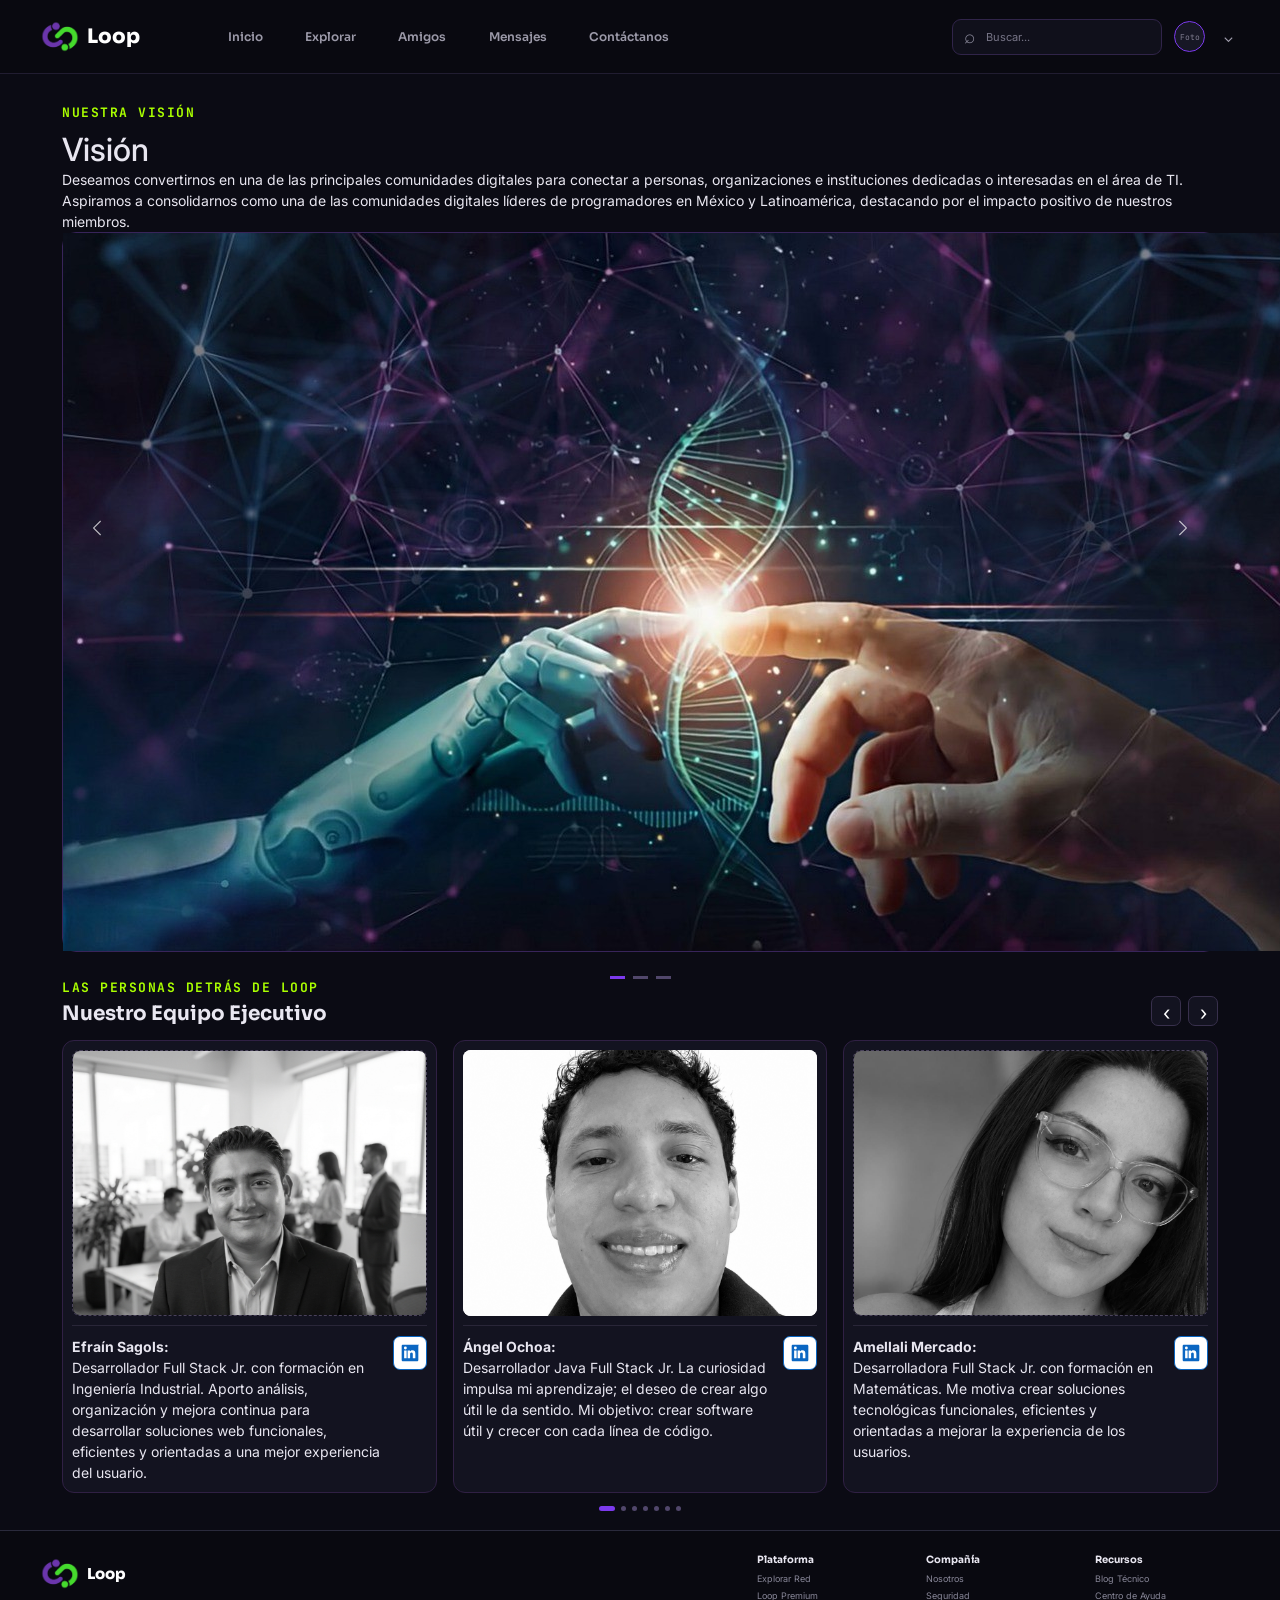
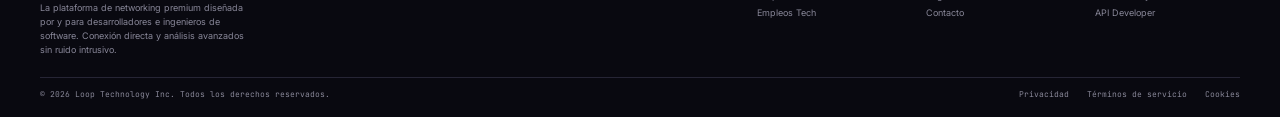
==== commit 645cde73: "Revert "Se agrega la modificación al botón de contáctanos"" ====
--- a/acercade.html
+++ b/acercade.html
@@ -1,51 +1,79 @@
 <!doctype html>
 <html lang="es">
+
 <head>
   <meta charset="utf-8">
   <meta name="viewport" content="width=device-width, initial-scale=1">
   <meta name="theme-color" content="#0b0b14">
-  <title>Loop — Acerca de nosotros</title>
+  <title>Loop — Acerca de nosotros.</title>
   <!-- Bootstrap 5.3.8: mismos enlaces que las páginas anteriores -->
-  <link href="https://cdn.jsdelivr.net/npm/bootstrap@5.3.8/dist/css/bootstrap.min.css" rel="stylesheet" integrity="sha384-sRIl4kxILFvY47J16cr9ZwB07vP4J8+LH7qKQnuqkuIAvNWLzeN8tE5YBujZqJLB" crossorigin="anonymous">
+  <link href="https://cdn.jsdelivr.net/npm/bootstrap@5.3.8/dist/css/bootstrap.min.css" rel="stylesheet"
+    integrity="sha384-sRIl4kxILFvY47J16cr9ZwB07vP4J8+LH7qKQnuqkuIAvNWLzeN8tE5YBujZqJLB" crossorigin="anonymous">
   <!-- Tipografías del sistema visual Loop -->
   <link rel="preconnect" href="https://fonts.googleapis.com">
   <link rel="preconnect" href="https://fonts.gstatic.com" crossorigin>
-  <link href="https://fonts.googleapis.com/css2?family=Inter:wght@400;500;600;700&family=JetBrains+Mono:wght@400;700&family=Sora:wght@400;600;700;800&display=swap" rel="stylesheet">
+  <link
+    href="https://fonts.googleapis.com/css2?family=Inter:wght@400;500;600;700&family=JetBrains+Mono:wght@400;700&family=Sora:wght@400;600;700;800&display=swap"
+    rel="stylesheet">
   <!-- Hoja CSS unificada para Inicio y Acerca de nosotros -->
   <link rel="stylesheet" href="./CSS/styles.css">
 </head>
+
 <body>
+
   <!-- Navegación compartida; logotipo y avatar son espacios reservados -->
   <header class="site-header">
     <nav class="nav-shell" aria-label="Navegación principal">
-      <a class="brand d-inline-flex align-items-center" href="index.html" aria-label="Loop, inicio">  <img src="./images/logo/logo.png" alt="" class="logo" aria-hidden="true"><span>Loop</span></a>
+      <a class="brand d-inline-flex align-items-center" href="index.html" aria-label="Loop, inicio"> <img
+          src="./images/logo/logo.png" alt="" class="logo" aria-hidden="true"><span>Loop</span></a>
       <div class="nav-links">
         <a class="nav-link" href="index.html">Inicio</a>
         <a class="nav-link" href="#explorar">Explorar</a>
         <a class="nav-link" href="#amigos">Amigos</a>
         <a class="nav-link" href="#mensajes">Mensajes</a>
-        <a class="nav-link" href="./contactanos.html">Contáctanos</a>
+        <a class="nav-link" href="./acercade.html">Contáctanos</a>
       </div>
       <div class="nav-actions">
-        <label class="search-box"><span aria-hidden="true">⌕</span><input type="search" placeholder="Buscar..." aria-label="Buscar"></label>
-        <button class="avatar avatar-small" type="button" aria-label="Abrir perfil"><span class="image-placeholder">Foto</span></button>
+        <label class="search-box"><span aria-hidden="true">⌕</span><input type="search" placeholder="Buscar..."
+            aria-label="Buscar"></label>
+        <button class="avatar avatar-small" type="button" aria-label="Abrir perfil"><span
+            class="image-placeholder">Foto</span></button>
         <button class="chevron" type="button" aria-label="Abrir menú de perfil">⌄</button>
       </div>
       <button class="menu-toggle" type="button" aria-label="Abrir navegación">☰</button>
     </nav>
   </header>
+
+
+
 
   <main class="about-page container-fluid">
     <!-- Carrusel de contenido institucional: misión, visión y valores -->
     <section class="about-content" aria-label="Misión, visión y valores">
       <div id="aboutCarousel" class="carousel slide" data-bs-ride="false" data-bs-touch="true">
         <div class="carousel-inner">
-          <!-- Visión: se muestra primero, según el wireframe -->
+          <!-- Visión -->
           <article class="carousel-item active">
-            <div class="vision-panel panel text-center">
-              <p class="about-kicker">NUESTRA VISIÓN</p>
-              <h1>Reinventando las conexiones profesionales</h1>
-              <p class="vision-copy">En Loop creemos en comunidades directas, transparentes y de alto valor técnico. Eliminamos el ruido comercial<br class="wide-break"> para que conectes con los desarrolladores, arquitectos y decisores de tecnología que están impulsando la<br class="wide-break"> industria global de software.</p>
+            <div class="mission-panel">
+
+              <div class="mission-copy">
+                <p class="about-kicker">NUESTRA VISIÓN</p>
+
+                <h2>Visión</h2>
+
+                <p>
+                  Deseamos convertirnos en una de las principales comunidades digitales
+                  para conectar a personas, organizaciones e instituciones dedicadas o
+                  interesadas en el área de TI. Aspiramos a consolidarnos como una de las
+                  comunidades digitales líderes de programadores en México y Latinoamérica,
+                  destacando por el impacto positivo de nuestros miembros.
+                </p>
+              </div>
+
+              <div class="about-image-placeholder imgVision" role="img">
+                <img src="./images/nosotros/vision.jpeg" alt="Imagen relacionada con la visión de Loop">
+              </div>
+
             </div>
           </article>
           <!-- Misión: texto e imagen quedan como contenido editable/reservado -->
@@ -56,170 +84,315 @@
 
                 <h2>Misión</h2>
                 <br>
-                <p>Conectar a desarrolladores y entusiastas de la tecnología para fomentar relaciones genuinas, colaboración y crecimiento personal y profesional. Creamos una plataforma digital accesible, segura e inclusiva que permite a la comunidad aprender, compartir conocimientos y descubrir oportunidades únicas, para transformar y liderar el entorno tecnológico actual.</p>
+                <p>Conectar a desarrolladores y entusiastas de la tecnología para fomentar relaciones genuinas,
+                  colaboración y crecimiento personal y profesional. Creamos una plataforma digital accesible, segura e
+                  inclusiva que permite a la comunidad aprender, compartir conocimientos y descubrir oportunidades
+                  únicas, para transformar y liderar el entorno tecnológico actual.</p>
 
                 <div class="value-tags"><span>LATENCIA CERO</span><span>PRIVACIDAD ENCRIPTADA</span></div>
               </div>
               <div class="about-image-placeholder imgMission" role="img"><span></span></div>
             </div>
           </article>
-          <!-- Valores: espacios listos para incorporar la descripción final -->
+          <!-- Valores-->
           <article class="carousel-item">
             <div class="values-panel panel">
               <p class="about-kicker">NUESTROS VALORES</p>
               <h2>Principios que nos conectan</h2>
-              <div class="values-grid row g-3">
-                <div class="col-12 col-md-4"><div class="value-card"><span class="value-mark">01</span><h3></h3><p></p></div></div>
-                <div class="col-12 col-md-4"><div class="value-card"><span class="value-mark">02</span><h3></h3><p></p></div></div>
-                <div class="col-12 col-md-4"><div class="value-card"><span class="value-mark">03</span><h3></h3><p></p></div></div>
+
+              <!-- Contenedor ajustado para 4 tarjetas -->
+              <div class="row g-3 justify-content-center">
+
+                <!-- Tarjeta 1: Respeto y Privacidad -->
+                <div class="col-12 col-md-6 col-lg-3">
+                  <div class="value-card">
+                    <span class="value-mark">01</span>
+                    <h3>Respeto y Privacidad</h3>
+                    <p>Datos tratados de forma ética, protegida y sin algoritmos extractivos.</p>
+                  </div>
+                </div>
+
+                <!-- Tarjeta 2: Colaboración -->
+                <div class="col-12 col-md-6 col-lg-3">
+                  <div class="value-card">
+                    <span class="value-mark">02</span>
+                    <h3>Colaboración</h3>
+                    <p>El trabajo en equipo como motor de innovación.</p>
+                  </div>
+                </div>
+
+                <!-- Tarjeta 3: Inclusión -->
+                <div class="col-12 col-md-6 col-lg-3">
+                  <div class="value-card">
+                    <span class="value-mark">03</span>
+                    <h3>Inclusión</h3>
+                    <p>Diversidad de perfiles, experiencias y habilidades.</p>
+                  </div>
+                </div>
+
+                <!-- Tarjeta 4: Empleabilidad -->
+                <div class="col-12 col-md-6 col-lg-3">
+                  <div class="value-card">
+                    <span class="value-mark">04</span>
+                    <h3>Empleabilidad</h3>
+                    <p>El poder de la red para abrir oportunidades laborales.</p>
+                  </div>
+                </div>
+
               </div>
             </div>
           </article>
         </div>
         <!-- Controles accesibles para recorrer misión, visión y valores -->
-        <button class="carousel-control-prev about-control" type="button" data-bs-target="#aboutCarousel" data-bs-slide="prev" aria-label="Anterior"><span class="carousel-control-prev-icon" aria-hidden="true"></span></button>
-        <button class="carousel-control-next about-control" type="button" data-bs-target="#aboutCarousel" data-bs-slide="next" aria-label="Siguiente"><span class="carousel-control-next-icon" aria-hidden="true"></span></button>
+        <button class="carousel-control-prev about-control" type="button" data-bs-target="#aboutCarousel"
+          data-bs-slide="prev" aria-label="Anterior"><span class="carousel-control-prev-icon"
+            aria-hidden="true"></span></button>
+        <button class="carousel-control-next about-control" type="button" data-bs-target="#aboutCarousel"
+          data-bs-slide="next" aria-label="Siguiente"><span class="carousel-control-next-icon"
+            aria-hidden="true"></span></button>
         <div class="carousel-indicators about-indicators">
-          <button type="button" data-bs-target="#aboutCarousel" data-bs-slide-to="0" class="active" aria-current="true" aria-label="Visión"></button>
+          <button type="button" data-bs-target="#aboutCarousel" data-bs-slide-to="0" class="active" aria-current="true"
+            aria-label="Visión"></button>
           <button type="button" data-bs-target="#aboutCarousel" data-bs-slide-to="1" aria-label="Misión"></button>
           <button type="button" data-bs-target="#aboutCarousel" data-bs-slide-to="2" aria-label="Valores"></button>
         </div>
       </div>
     </section>
-    
-
-     <!-- Sección visual de misión con área reservada para ilustración, similar al wireframe -->
-    <section class="mission-feature" aria-label="Misión y propósito">
-      <div class="mission-feature-copy">
-        <h2>Misión y Propósito</h2>
-        <p>Conectamos a desarrolladores y entusiastas de la tecnología para fomentar la colaboración y el crecimiento profesional. Creamos una plataforma digital accesible, segura e inclusiva que permite aprender, compartir conocimientos y descubrir oportunidades únicas para liderar el entorno tecnológico actual.</p>
-        <div class="value-tags"><span>LATENCIA CERO</span><span>PRIVACIDAD ENCRIPTADA</span></div>
-      </div>
-      <div class="about-image-placeholder mission-art imgMission" role="img" ><span></span></div>
-    </section>
+
+
 
     <!-- Carrusel horizontal de siete tarjetas vacías del equipo ejecutivo -->
     <section class="executive-team" aria-labelledby="team-title">
-      <div class="team-heading"><div><p class="about-kicker">LAS PERSONAS DETRÁS DE LOOP</p><h2 id="team-title">Nuestro Equipo Ejecutivo</h2></div><div class="team-controls"><button type="button" class="team-arrow" data-team-direction="prev" aria-label="Ver integrantes anteriores">‹</button><button type="button" class="team-arrow" data-team-direction="next" aria-label="Ver integrantes siguientes">›</button></div></div>
+      <div class="team-heading">
+        <div>
+          <p class="about-kicker">LAS PERSONAS DETRÁS DE LOOP</p>
+          <h2 id="team-title">Nuestro Equipo Ejecutivo</h2>
+        </div>
+        <div class="team-controls"><button type="button" class="team-arrow" data-team-direction="prev"
+            aria-label="Ver integrantes anteriores">‹</button><button type="button" class="team-arrow"
+            data-team-direction="next" aria-label="Ver integrantes siguientes">›</button></div>
+      </div>
       <div class="team-viewport">
         <div class="team-track">
           <!-- En cada tarjeta: agrega la descripción dentro de <p> y href="URL_DE_LINKEDIN" en su enlace para activar el icono. -->
-          <article class="team-card panel"><div class="team-photo-placeholder" role="img" aria-label="Espacio para foto del integrante 1"></div>
-            <div class="team-description"><p></p><a class="team-linkedin" target="_blank" rel="noopener noreferrer" aria-label="Ver perfil de LinkedIn del integrante 1"><svg viewBox="0 0 24 24" aria-hidden="true" focusable="false"><path d="M20.45 2H3.55C2.69 2 2 2.68 2 3.52v16.96c0 .84.69 1.52 1.55 1.52h16.9c.86 0 1.55-.68 1.55-1.52V3.52c0-.84-.69-1.52-1.55-1.52ZM7.93 18.34H4.96V9.02h2.97v9.32ZM6.45 7.75a1.72 1.72 0 1 1 0-3.44 1.72 1.72 0 0 1 0 3.44Zm11.89 10.59h-2.97v-4.53c0-1.08-.02-2.47-1.51-2.47-1.51 0-1.74 1.18-1.74 2.39v4.61H9.15V9.02h2.85v1.27h.04c.4-.73 1.37-1.51 2.82-1.51 3.01 0 3.57 1.98 3.57 4.56v5Z"/></svg></a></div></article>
- <article class="team-card panel">
+          <!-- Tarjeta de Efraín -->
+          <article class="team-card panel">
+            <div class="team-photo-placeholder">
+              <img src="./images/nosotros/efrain.jpg" alt="Fotografía de Efraín Sagols">
+            </div>
+
+            <div class="team-description">
+              <p>
+                <strong>Efraín Sagols:</strong>
+                <br>
+                Desarrollador Full Stack Jr. con formación en Ingeniería Industrial.
+                Aporto análisis, organización y mejora continua para desarrollar
+                soluciones web funcionales, eficientes y orientadas a una mejor
+                experiencia del usuario.
+              </p>
+
+              <a class="team-linkedin" href="https://www.linkedin.com/in/ingefrainsagols/" target="_blank"
+                rel="noopener noreferrer" aria-label="Ver perfil de Efraín Sagols en LinkedIn">
+                <svg viewBox="0 0 24 24" width="24" height="24" aria-hidden="true" focusable="false"
+                  xmlns="http://www.w3.org/2000/svg">
+                  <path fill="currentColor"
+                    d="M20.45 2H3.55C2.69 2 2 2.68 2 3.52v16.96c0 .84.69 1.52 1.55 1.52h16.9c.86 0 1.55-.68 1.55-1.52V3.52c0-.84.69-1.52 1.55-1.52ZM7.93 18.34H4.96V9.02h2.97v9.32ZM6.45 7.75a1.72 1.72 0 1 1 0-3.44 1.72 1.72 0 0 1 0 3.44Zm11.89 10.59h-2.97v-4.53c0-1.08-.02-2.47-1.51-2.47-1.51 0-1.74 1.18-1.74 2.39v4.61H9.15V9.02h2.85v1.27h.04c.4-.73 1.37-1.51 2.82-1.51 3.01 0 3.57 1.98 3.57 4.56v5Z" />
+                </svg>
+              </a>
+            </div>
+          </article>
+          <article class="team-card panel">
             <div class="team-photo-placeholder foto-angel-marco">
-                <img src="./images/nosotros/angel.png" alt="Fotografía de Ángel Ochoa" class="foto-angel">
-            </div>
-            <div class="team-description">
-                <p>
-                   <strong> Ángel Ochoa: </strong> 
-                   <br>
-                    Desarrollador Java Full Stack Jr.
-                    La curiosidad impulsa mi aprendizaje; el deseo de crear algo útil le da sentido. 
-                    Mi objetivo: crear software útil y crecer con cada línea de código.
-                </p>
-                            <a class="team-linkedin" href="https://www.linkedin.com/in/angel-j-ochoa-dev/" target="_blank" rel="noopener noreferrer" aria-label="Ver perfil de Angélica en LinkedIn">
-                    <svg viewBox="0 0 24 24" aria-hidden="true" focusable="false"><path d="M20.45 2H3.55C2.69 2 2 2.68 2 3.52v16.96c0 .84.69 1.52 1.55 1.52h16.9c.86 0 1.55-.68 1.55-1.52V3.52c0-.84-.69-1.52-1.55-1.52ZM7.93 18.34H4.96V9.02h2.97v9.32ZM6.45 7.75a1.72 1.72 0 1 1 0-3.44 1.72 1.72 0 0 1 0 3.44Zm11.89 10.59h-2.97v-4.53c0-1.08-.02-2.47-1.51-2.47-1.51 0-1.74 1.18-1.74 2.39v4.61H9.15V9.02h2.85v1.27h.04c.4-.73 1.37-1.51 2.82-1.51 3.01 0 3.57 1.98 3.57 4.56v5Z"/></svg>
-                </a></div>
-          </article>          <article class="team-card panel">
+              <img src="./images/nosotros/angel.png" alt="Fotografía de Ángel Ochoa" class="foto-angel">
+            </div>
+            <div class="team-description">
+              <p>
+                <strong> Ángel Ochoa: </strong>
+                <br>
+                Desarrollador Java Full Stack Jr.
+                La curiosidad impulsa mi aprendizaje; el deseo de crear algo útil le da sentido.
+                Mi objetivo: crear software útil y crecer con cada línea de código.
+              </p>
+              <a class="team-linkedin" href="https://www.linkedin.com/in/angel-j-ochoa-dev/" target="_blank"
+                rel="noopener noreferrer" aria-label="Ver perfil de Angélica en LinkedIn">
+                <svg viewBox="0 0 24 24" aria-hidden="true" focusable="false">
+                  <path
+                    d="M20.45 2H3.55C2.69 2 2 2.68 2 3.52v16.96c0 .84.69 1.52 1.55 1.52h16.9c.86 0 1.55-.68 1.55-1.52V3.52c0-.84-.69-1.52-1.55-1.52ZM7.93 18.34H4.96V9.02h2.97v9.32ZM6.45 7.75a1.72 1.72 0 1 1 0-3.44 1.72 1.72 0 0 1 0 3.44Zm11.89 10.59h-2.97v-4.53c0-1.08-.02-2.47-1.51-2.47-1.51 0-1.74 1.18-1.74 2.39v4.61H9.15V9.02h2.85v1.27h.04c.4-.73 1.37-1.51 2.82-1.51 3.01 0 3.57 1.98 3.57 4.56v5Z" />
+                </svg>
+              </a>
+            </div>
+          </article>
+          <article class="team-card panel">
 
             <div class="team-photo-placeholder">
-                <img src="./images/nosotros/angelica.jpeg" alt="Fotografía de Angélica">
-            </div>
-            <div class="team-description">
-                <p>
-                   <strong> Amellali Mercado: </strong> 
-                   <br>
-                    Desarrolladora Full Stack Jr. con formación en Matemáticas.
-                    Me motiva crear soluciones tecnológicas funcionales, eficientes
-                    y orientadas a mejorar la experiencia de los usuarios.
-                </p>
-                            <a class="team-linkedin" href="https://www.linkedin.com/in/ameaguilar/" target="_blank" rel="noopener noreferrer" aria-label="Ver perfil de Ángel en LinkedIn">
-                    <svg viewBox="0 0 24 24" aria-hidden="true" focusable="false"><path d="M20.45 2H3.55C2.69 2 2 2.68 2 3.52v16.96c0 .84.69 1.52 1.55 1.52h16.9c.86 0 1.55-.68 1.55-1.52V3.52c0-.84-.69-1.52-1.55-1.52ZM7.93 18.34H4.96V9.02h2.97v9.32ZM6.45 7.75a1.72 1.72 0 1 1 0-3.44 1.72 1.72 0 0 1 0 3.44Zm11.89 10.59h-2.97v-4.53c0-1.08-.02-2.47-1.51-2.47-1.51 0-1.74 1.18-1.74 2.39v4.61H9.15V9.02h2.85v1.27h.04c.4-.73 1.37-1.51 2.82-1.51 3.01 0 3.57 1.98 3.57 4.56v5Z"/></svg>
-                </a></div>
-          </article>
-          <article class="team-card panel"><div class="team-photo-placeholder" role="img" aria-label="Espacio para foto del integrante 4"></div><div class="team-description"><p></p><a class="team-linkedin" target="_blank" rel="noopener noreferrer" aria-label="Ver perfil de LinkedIn del integrante 4"><svg viewBox="0 0 24 24" aria-hidden="true" focusable="false"><path d="M20.45 2H3.55C2.69 2 2 2.68 2 3.52v16.96c0 .84.69 1.52 1.55 1.52h16.9c.86 0 1.55-.68 1.55-1.52V3.52c0-.84-.69-1.52-1.55-1.52ZM7.93 18.34H4.96V9.02h2.97v9.32ZM6.45 7.75a1.72 1.72 0 1 1 0-3.44 1.72 1.72 0 0 1 0 3.44Zm11.89 10.59h-2.97v-4.53c0-1.08-.02-2.47-1.51-2.47-1.51 0-1.74 1.18-1.74 2.39v4.61H9.15V9.02h2.85v1.27h.04c.4-.73 1.37-1.51 2.82-1.51 3.01 0 3.57 1.98 3.57 4.56v5Z"/></svg></a></div></article>
-          <article class="team-card panel"><div class="team-photo-placeholder" role="img" aria-label="Espacio para foto del integrante 5"></div><div class="team-description"><p></p><a class="team-linkedin" target="_blank" rel="noopener noreferrer" aria-label="Ver perfil de LinkedIn del integrante 5"><svg viewBox="0 0 24 24" aria-hidden="true" focusable="false"><path d="M20.45 2H3.55C2.69 2 2 2.68 2 3.52v16.96c0 .84.69 1.52 1.55 1.52h16.9c.86 0 1.55-.68 1.55-1.52V3.52c0-.84-.69-1.52-1.55-1.52ZM7.93 18.34H4.96V9.02h2.97v9.32ZM6.45 7.75a1.72 1.72 0 1 1 0-3.44 1.72 1.72 0 0 1 0 3.44Zm11.89 10.59h-2.97v-4.53c0-1.08-.02-2.47-1.51-2.47-1.51 0-1.74 1.18-1.74 2.39v4.61H9.15V9.02h2.85v1.27h.04c.4-.73 1.37-1.51 2.82-1.51 3.01 0 3.57 1.98 3.57 4.56v5Z"/></svg></a></div></article>
-          <article class="team-card panel"><div class="team-photo-placeholder">
-                <img src="./images/nosotros/SelenePhoto.jpg" alt="PhotoSelene">
-            </div>
-            <div class="team-description">
-                <p>
-                  <strong> Selene Kanagusico: </strong> 
-                  <br>
-                  Desarrolladora Full Stack Jr. Aplique la metodología Scrum para definir, 
-                  priorizar, programar, probar y entregar incrementos de software, optimizando
-                   la experiencia web de usuario.
-                </p>
-                <a class="team-linkedin" href="https://www.linkedin.com/in/selene-kanagusico-developer/?isSelfProfile=true" target="_blank" rel="noopener noreferrer" aria-label="Ver perfil de Angélica en LinkedIn">
-                    <svg viewBox="0 0 24 24" aria-hidden="true" focusable="false"><path d="M20.45 2H3.55C2.69 2 2 2.68 2 3.52v16.96c0 .84.69 1.52 1.55 1.52h16.9c.86 0 1.55-.68 1.55-1.52V3.52c0-.84-.69-1.52-1.55-1.52ZM7.93 18.34H4.96V9.02h2.97v9.32ZM6.45 7.75a1.72 1.72 0 1 1 0-3.44 1.72 1.72 0 0 1 0 3.44Zm11.89 10.59h-2.97v-4.53c0-1.08-.02-2.47-1.51-2.47-1.51 0-1.74 1.18-1.74 2.39v4.61H9.15V9.02h2.85v1.27h.04c.4-.73 1.37-1.51 2.82-1.51 3.01 0 3.57 1.98 3.57 4.56v5Z"/></svg>
-                </a></div>
-          </article>
-           <!-- Seccion Victor  -->
-         <article class="team-card panel">
-
-                <!-- FOTO DEL INTEGRANTE -->
-                <div class="team-photo-placeholder">
-                <img src="./images/nosotros/Victor.jpeg" alt="Foto de Tu Nombre">
-                </div>
-
-                <!-- DESCRIPCIÓN Y REDES SOCIALES -->
-                <div class="team-description">
-   
-              <p>
-              <strong>Víctor Manuel Lázaro Bravo : </strong><br>
-              Ingeniero en Tecnologías de la Información y Comunicación.<br>
-              Apasionado por el desarrollo, la programación y la tecnología.
-              </p>
-
-
-                <!-- LINKEDIN -->
-                <a
-                class="team-linkedin"
-                 href="https://www.linkedin.com/in/victormlazaro/ "
-                 target="_blank"
-                rel="noopener noreferrer"
-                 aria-label="Ver perfil de LinkedIn de Víctor Lázaro"
-                  >
-                <svg viewBox="0 0 24 24" aria-hidden="true" focusable="false">
-                 <path d="M20.45 2H3.55C2.69 2 2 2.68 2 3.52v16.96c0 .84.69 1.52 1.55 1.52h16.9c.86 0 1.55-.68 1.55-1.52V3.52C22 2.68 21.31 2 20.45 2ZM7.93 18.34H4.96V9.02h2.97v9.32ZM6.45 7.75a1.72 1.72 0 1 1 0-3.44 1.72 1.72 0 0 1 0 3.44Zm11.89 10.59h-2.97v-4.53c0-1.08-.02-2.47-1.51-2.47-1.51 0-1.74 1.18-1.74 2.39v4.61H9.15V9.02h2.85v1.27h.04c.4-.73 1.37-1.51 2.82-1.51 3.01 0 3.57 1.98 3.57 4.56v5Z"/>
-                </svg>
-                </a>
-
-                <!-- GITHUB -->
-                <a
-                 class="team-github"
-                  href="https://github.com/VictorLazaro0"
-                   target="_blank"
-                   rel="noopener noreferrer"
-                   aria-label="Ver perfil de GitHub de Víctor Lázaro">
-                   <svg viewBox="0 0 24 24" aria-hidden="true" focusable="false">
-                    <path d="M12 .5C5.65.5.5 5.65.5 12c0 5.08 3.29 9.39 7.86 10.91.57.1.78-.25.78-.55v-2.15c-3.2.7-3.88-1.35-3.88-1.35-.52-1.33-1.28-1.69-1.28-1.69-1.04-.71.08-.7.08-.7 1.15.08 1.76 1.18 1.76 1.18 1.02 1.75 2.68 1.25 3.33.96.1-.74.4-1.25.73-1.54-2.55-.29-5.23-1.28-5.23-5.69 0-1.26.45-2.29 1.18-3.1-.12-.29-.51-1.47.11-3.06 0 0 .96-.31 3.15 1.18a10.9 10.9 0 0 1 5.74 0c2.19-1.49 3.15-1.18 3.15-1.18.62 1.59.23 2.77.11 3.06.73.81 1.18 1.84 1.18 3.1 0 4.42-2.69 5.39-5.25 5.67.41.36.78 1.08.78 2.18v3.23c0 .3.21.66.79.55A11.51 11.51 0 0 0 23.5 12C23.5 5.65 18.35.5 12 .5Z"/>
-                  </svg>
-                 </a>
-
-                 </div>
-            </article>
-
+              <img src="./images/nosotros/angelica.jpeg" alt="Fotografía de Angélica">
+            </div>
+            <div class="team-description">
+              <p>
+                <strong> Amellali Mercado: </strong>
+                <br>
+                Desarrolladora Full Stack Jr. con formación en Matemáticas.
+                Me motiva crear soluciones tecnológicas funcionales, eficientes
+                y orientadas a mejorar la experiencia de los usuarios.
+              </p>
+              <a class="team-linkedin" href="https://www.linkedin.com/in/ameaguilar/" target="_blank"
+                rel="noopener noreferrer" aria-label="Ver perfil de Ángel en LinkedIn">
+                <svg viewBox="0 0 24 24" aria-hidden="true" focusable="false">
+                  <path
+                    d="M20.45 2H3.55C2.69 2 2 2.68 2 3.52v16.96c0 .84.69 1.52 1.55 1.52h16.9c.86 0 1.55-.68 1.55-1.52V3.52c0-.84-.69-1.52-1.55-1.52ZM7.93 18.34H4.96V9.02h2.97v9.32ZM6.45 7.75a1.72 1.72 0 1 1 0-3.44 1.72 1.72 0 0 1 0 3.44Zm11.89 10.59h-2.97v-4.53c0-1.08-.02-2.47-1.51-2.47-1.51 0-1.74 1.18-1.74 2.39v4.61H9.15V9.02h2.85v1.27h.04c.4-.73 1.37-1.51 2.82-1.51 3.01 0 3.57 1.98 3.57 4.56v5Z" />
+                </svg>
+              </a>
+            </div>
+          </article>
+          <article class="team-card panel">
+            <div class="team-photo-placeholder">
+              <img src="./images/nosotros/karen.jpeg" alt="Photokaren">
+            </div>
+            <div class="team-description">
+              <p>
+                <strong>Karen López:</strong><br>
+                Desarrolladora Java Full Stack Jr. con formación en Relaciones Comerciales.
+                Mi meta es crear tecnología útil, optimizar
+                la experiencia de usuario y seguir evolucionando.
+              </p>
+              <a class="team-linkedin" href="https://www.linkedin.com/in/karen-lopez-b08716435/" target="_blank"
+                rel="noopener">
+                <svg viewBox="0 0 24 24" aria-hidden="true" focusable="false">
+                  <path
+                    d="M19 0h-14c-2.761 0-5 2.239-5 5v14c0 2.761 2.239 5 5 5h14c2.762 0 5-2.239 5-5v-14c0-2.761-2.238-5-5-5zm-11 19h-3v-11h3v11zm-1.5-12.268c-.966 0-1.75-.79-1.75-1.764s.784-1.764 1.75-1.764 1.75.79 1.75 1.764-.783 1.764-1.75 1.764zm13.5 12.268h-3v-5.604c0-3.368-4-3.113-4 0v5.604h-3v-11h3v1.765c1.396-2.586 7-2.777 7 2.476v6.759z" />
+                </svg>
+              </a>
+            </div>
+          </article>
+
+
+
+          </article>
+          <article class="team-card panel">
+            <div class="team-photo-placeholder" role="img" aria-label="Foto de Alvaro"
+              style="background-image: url('images/nosotros/alvaro.jpeg'); background-size: cover; background-position: center;">
+            </div>
+            <p>
+              <strong>Alvaro Terrones:</strong>
+              <br>
+              Desarrollador Full Stack Jr. en formación, enfocado en Java y lógica de backend. Me motiva crear
+              soluciones
+              funcionales, eficientes y orientadas a mejorar la experiencia del usuario.
+            </p>
+            <div>
+              <a class="team-linkedin" href="https://www.linkedin.com/in/%C3%A1lvaro-terrones-15ba18354/"
+                target="_blank">
+                <svg viewBox="0 0 24 24" aria-hidden="true" focusable="false">
+                  <path
+                    d="M20.447 20.452h-3.554v-5.569c0-1.328-.027-3.037-1.852-3.037-1.853 0-2.136 1.445-2.136 2.939v5.667H9.351V9h3.414v1.561h.046c.477-.9 1.637-1.85 3.37-1.85 3.601 0 4.267 2.37 4.267 5.455v6.286zM5.337 7.433c-1.144 0-2.063-.926-2.063-2.065 0-1.138.92-2.063 2.063-2.063 1.14 0 2.064.925 2.064 2.063 0 1.139-.925 2.065-2.064 2.065zm1.777 13.019H3.56V9h3.554v11.452z">
+                  </path>
+                </svg>
+              </a>
+            </div>
+          </article>
+
+          <article class="team-card panel">
+            <div class="team-photo-placeholder">
+              <img src="./images/nosotros/SelenePhoto.jpg" alt="PhotoSelene">
+            </div>
+            <div class="team-description">
+              <p>
+                <strong> Selene Kanagusico: </strong>
+                <br>
+                Desarrolladora Full Stack Jr. Aplique la metodología Scrum para definir,
+                priorizar, programar, probar y entregar incrementos de software, optimizando
+                la experiencia web de usuario.
+              </p>
+              <a class="team-linkedin"
+                href="https://www.linkedin.com/in/selene-kanagusico-developer/?isSelfProfile=true" target="_blank"
+                rel="noopener noreferrer" aria-label="Ver perfil de Angélica en LinkedIn">
+                <svg viewBox="0 0 24 24" aria-hidden="true" focusable="false">
+                  <path
+                    d="M20.45 2H3.55C2.69 2 2 2.68 2 3.52v16.96c0 .84.69 1.52 1.55 1.52h16.9c.86 0 1.55-.68 1.55-1.52V3.52c0-.84-.69-1.52-1.55-1.52ZM7.93 18.34H4.96V9.02h2.97v9.32ZM6.45 7.75a1.72 1.72 0 1 1 0-3.44 1.72 1.72 0 0 1 0 3.44Zm11.89 10.59h-2.97v-4.53c0-1.08-.02-2.47-1.51-2.47-1.51 0-1.74 1.18-1.74 2.39v4.61H9.15V9.02h2.85v1.27h.04c.4-.73 1.37-1.51 2.82-1.51 3.01 0 3.57 1.98 3.57 4.56v5Z" />
+                </svg>
+              </a>
+            </div>
+          </article>
+          <!-- Seccion Victor  -->
+          <article class="team-card panel">
+
+            <!-- FOTO DEL INTEGRANTE -->
+            <div class="team-photo-placeholder">
+              <img src="./images/nosotros/Victor.jpeg" alt="Foto de Tu Nombre">
+            </div>
+
+            <!-- DESCRIPCIÓN Y REDES SOCIALES -->
+            <div class="team-description">
+
+              <p>
+                <strong>Víctor Manuel Lázaro Bravo : </strong><br>
+                Ingeniero en Tecnologías de la Información y Comunicación.<br>
+                Apasionado por el desarrollo, la programación y la tecnología.
+              </p>
+
+
+              <!-- LINKEDIN -->
+              <a class="team-linkedin" href="https://www.linkedin.com/in/victormlazaro/ " target="_blank"
+                rel="noopener noreferrer" aria-label="Ver perfil de LinkedIn de Víctor Lázaro">
+                <svg viewBox="0 0 24 24" aria-hidden="true" focusable="false">
+                  <path
+                    d="M20.45 2H3.55C2.69 2 2 2.68 2 3.52v16.96c0 .84.69 1.52 1.55 1.52h16.9c.86 0 1.55-.68 1.55-1.52V3.52C22 2.68 21.31 2 20.45 2ZM7.93 18.34H4.96V9.02h2.97v9.32ZM6.45 7.75a1.72 1.72 0 1 1 0-3.44 1.72 1.72 0 0 1 0 3.44Zm11.89 10.59h-2.97v-4.53c0-1.08-.02-2.47-1.51-2.47-1.51 0-1.74 1.18-1.74 2.39v4.61H9.15V9.02h2.85v1.27h.04c.4-.73 1.37-1.51 2.82-1.51 3.01 0 3.57 1.98 3.57 4.56v5Z" />
+                </svg>
+              </a>
+
+              <!-- GITHUB -->
+              <a class="team-github" href="https://github.com/VictorLazaro0" target="_blank" rel="noopener noreferrer"
+                aria-label="Ver perfil de GitHub de Víctor Lázaro">
+                <svg viewBox="0 0 24 24" aria-hidden="true" focusable="false">
+                  <path
+                    d="M12 .5C5.65.5.5 5.65.5 12c0 5.08 3.29 9.39 7.86 10.91.57.1.78-.25.78-.55v-2.15c-3.2.7-3.88-1.35-3.88-1.35-.52-1.33-1.28-1.69-1.28-1.69-1.04-.71.08-.7.08-.7 1.15.08 1.76 1.18 1.76 1.18 1.02 1.75 2.68 1.25 3.33.96.1-.74.4-1.25.73-1.54-2.55-.29-5.23-1.28-5.23-5.69 0-1.26.45-2.29 1.18-3.1-.12-.29-.51-1.47.11-3.06 0 0 .96-.31 3.15 1.18a10.9 10.9 0 0 1 5.74 0c2.19-1.49 3.15-1.18 3.15-1.18.62 1.59.23 2.77.11 3.06.73.81 1.18 1.84 1.18 3.1 0 4.42-2.69 5.39-5.25 5.67.41.36.78 1.08.78 2.18v3.23c0 .3.21.66.79.55A11.51 11.51 0 0 0 23.5 12C23.5 5.65 18.35.5 12 .5Z" />
+                </svg>
+              </a>
+
+            </div>
+          </article>
         </div>
-      </div>
-      <div class="team-pagination" aria-hidden="true"><span class="current"></span><span></span><span></span><span></span><span></span><span></span><span></span></div>
+
+
+
+      </div>
+      </div>
+      <div class="team-pagination" aria-hidden="true"><span
+          class="current"></span><span></span><span></span><span></span><span></span><span></span><span></span></div>
     </section>
   </main>
 
   <!-- Pie compartido con Inicio y Contáctanos -->
   <footer class="site-footer">
     <div class="footer-main">
-      <div class="footer-about"><a class="brand footer-brand" href="index.html">  <img src="./images/logo/logo.png" alt="" class="logo" aria-hidden="true"><span>Loop</span></a><p>La plataforma de networking premium diseñada<br>por y para desarrolladores e ingenieros de<br>software. Conexión directa y análisis avanzados<br>sin ruido intrusivo.</p></div>
-      <div class="footer-column"><h2>Plataforma</h2><a href="#explorar">Explorar Red</a><a href="#premium">Loop Premium</a><a href="#empleos">Empleos Tech</a></div>
-      <div class="footer-column"><h2>Compañía</h2><a href="./acercade.html">Nosotros</a><a href="#seguridad">Seguridad</a><a href="contacto.html">Contacto</a></div>
-      <div class="footer-column"><h2>Recursos</h2><a href="#blog">Blog Técnico</a><a href="#ayuda">Centro de Ayuda</a><a href="#api">API Developer</a></div>
+      <div class="footer-about"><a class="brand footer-brand" href="index.html"> <img src="./images/logo/logo.png"
+            alt="" class="logo" aria-hidden="true"><span>Loop</span></a>
+        <p>La plataforma de networking premium diseñada<br>por y para desarrolladores e ingenieros de<br>software.
+          Conexión directa y análisis avanzados<br>sin ruido intrusivo.</p>
+      </div>
+      <div class="footer-column">
+        <h2>Plataforma</h2><a href="#explorar">Explorar Red</a><a href="#premium">Loop Premium</a><a
+          href="#empleos">Empleos Tech</a>
+      </div>
+      <div class="footer-column">
+        <h2>Compañía</h2><a href="./acercade.html">Nosotros</a><a href="#seguridad">Seguridad</a><a
+          href="contacto.html">Contacto</a>
+      </div>
+      <div class="footer-column">
+        <h2>Recursos</h2><a href="#blog">Blog Técnico</a><a href="#ayuda">Centro de Ayuda</a><a href="#api">API
+          Developer</a>
+      </div>
     </div>
-    <div class="footer-bottom"><span>© 2026 Loop Technology Inc. Todos los derechos reservados.</span><div><a href="#privacidad">Privacidad</a><a href="#terminos">Términos de servicio</a><a href="#cookies">Cookies</a></div></div>
+    <div class="footer-bottom"><span>© 2026 Loop Technology Inc. Todos los derechos reservados.</span>
+      <div><a href="#privacidad">Privacidad</a><a href="#terminos">Términos de servicio</a><a
+          href="#cookies">Cookies</a></div>
+    </div>
   </footer>
 
   <!-- Bootstrap para el carrusel institucional; controlador del carrusel del equipo -->
-  <script src="https://cdn.jsdelivr.net/npm/bootstrap@5.3.8/dist/js/bootstrap.bundle.min.js" integrity="sha384-FKyoEForCGlyvwx9Hj09JcYn3nv7wiPVlz7YYwJrWVcXK/BmnVDxM+D2scQbITxI" crossorigin="anonymous"></script>
+  <script src="https://cdn.jsdelivr.net/npm/bootstrap@5.3.8/dist/js/bootstrap.bundle.min.js"
+    integrity="sha384-FKyoEForCGlyvwx9Hj09JcYn3nv7wiPVlz7YYwJrWVcXK/BmnVDxM+D2scQbITxI" crossorigin="anonymous">
+    </script>
   <script>
     // Carrusel horizontal del equipo: avanza una tarjeta y se adapta al ancho disponible.
     (() => {
@@ -227,7 +400,8 @@
       const cards = [...document.querySelectorAll('.team-card')];
       const dots = [...document.querySelectorAll('.team-pagination span')];
       let index = 0;
-      const visibleCount = () => window.matchMedia('(min-width: 1000px)').matches ? 3 : window.matchMedia('(min-width: 600px)').matches ? 2 : 1;
+      const visibleCount = () => window.matchMedia('(min-width: 1000px)').matches ? 3 : window.matchMedia(
+        '(min-width: 600px)').matches ? 2 : 1;
       const update = () => {
         const max = Math.max(0, cards.length - visibleCount());
         index = Math.min(index, max);
@@ -238,12 +412,14 @@
       };
       document.querySelectorAll('.team-arrow').forEach(button => button.addEventListener('click', () => {
         const max = Math.max(0, cards.length - visibleCount());
-        index = button.dataset.teamDirection === 'next' ? (index >= max ? 0 : index + 1) : (index <= 0 ? max : index - 1);
+        index = button.dataset.teamDirection === 'next' ? (index >= max ? 0 : index + 1) : (index <= 0 ? max :
+          index - 1);
         update();
       }));
       window.addEventListener('resize', update);
     })();
   </script>
+
 </body>
-</html>
- +
+</html>
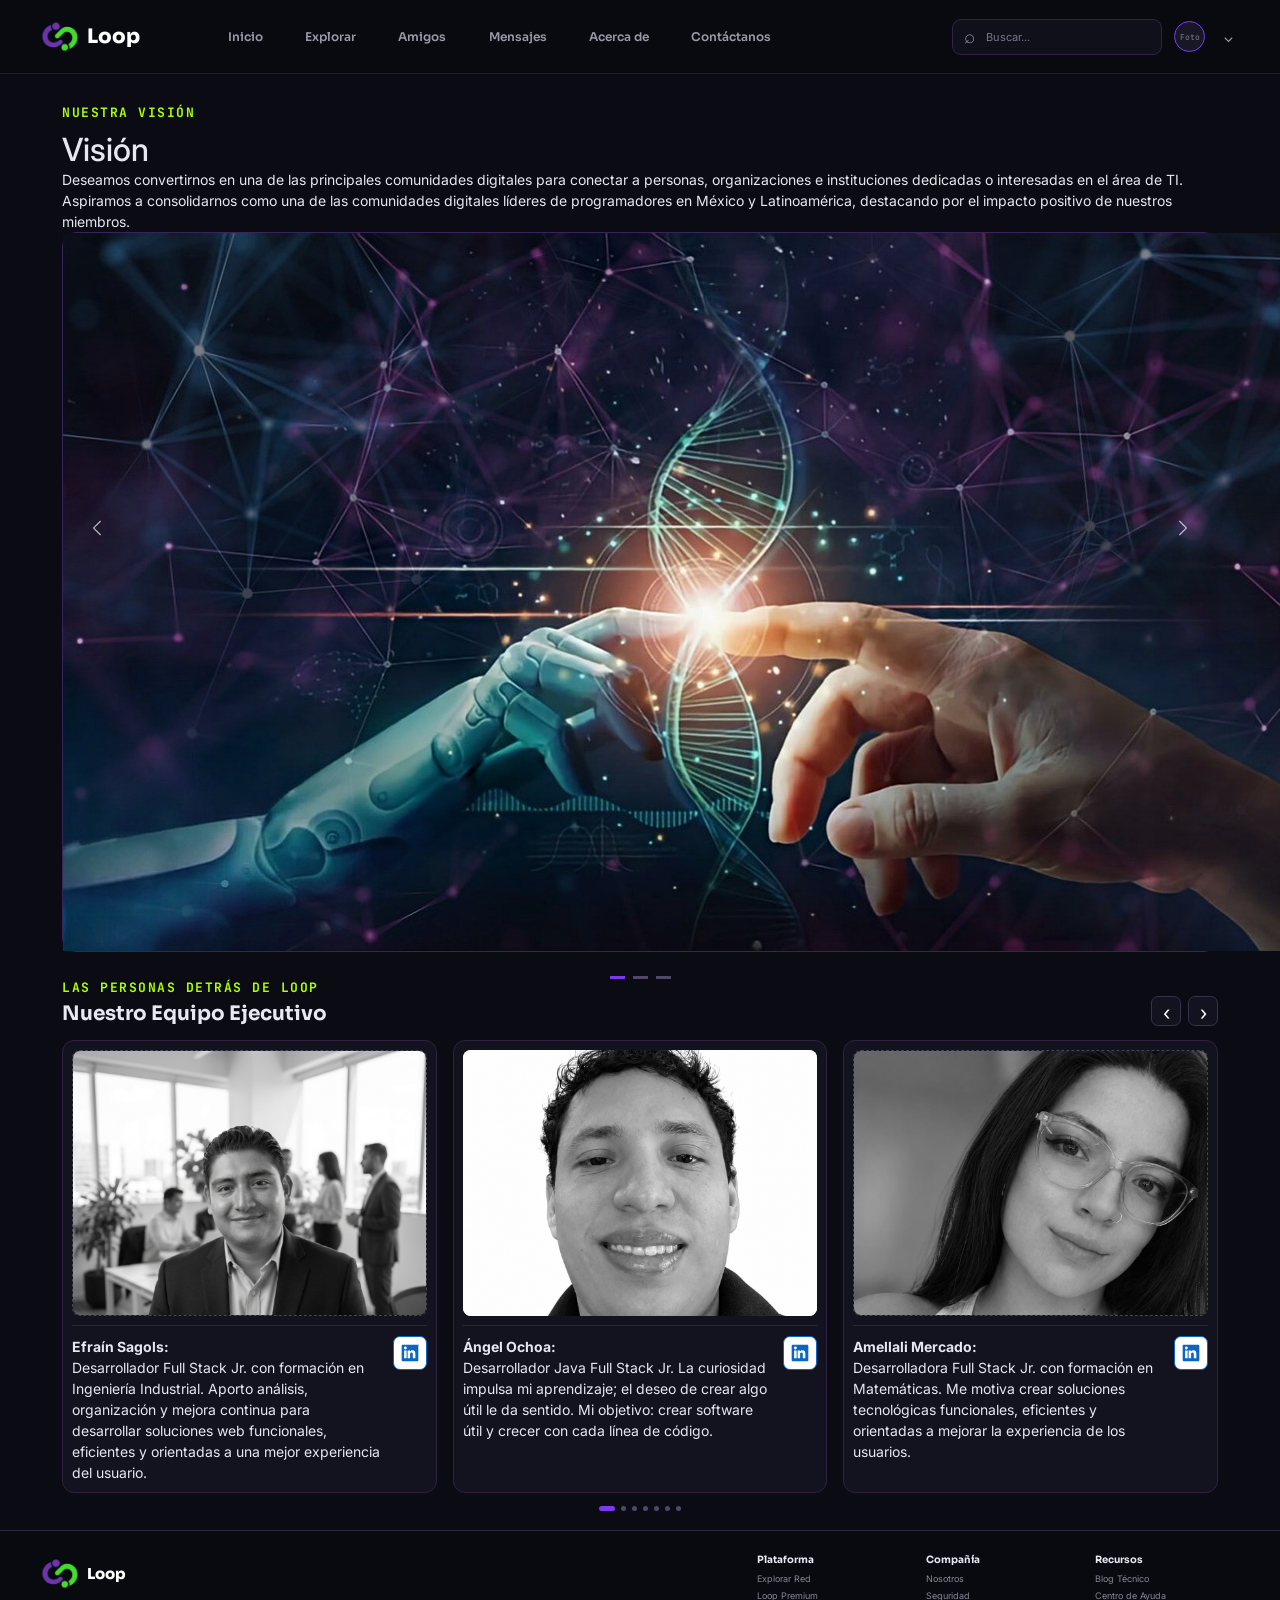
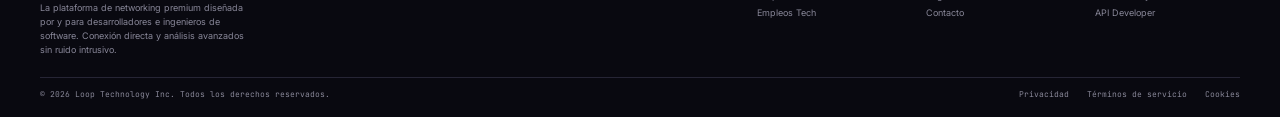
==== commit 01c06a27: "se integrael JS en el  formulario con API Email JS,  se agrega navegación a Acerca de y Contáctanos," ====
--- a/acercade.html
+++ b/acercade.html
@@ -31,7 +31,8 @@
         <a class="nav-link" href="#explorar">Explorar</a>
         <a class="nav-link" href="#amigos">Amigos</a>
         <a class="nav-link" href="#mensajes">Mensajes</a>
-        <a class="nav-link" href="./acercade.html">Contáctanos</a>
+        <a class="nav-link" href="acercade.html">Acerca de </a>
+        <a class="nav-link" href="contactanos.html">Contáctanos</a>
       </div>
       <div class="nav-actions">
         <label class="search-box"><span aria-hidden="true">⌕</span><input type="search" placeholder="Buscar..."
@@ -318,7 +319,7 @@
 
             <!-- FOTO DEL INTEGRANTE -->
             <div class="team-photo-placeholder">
-              <img src="./images/nosotros/Victor.jpeg" alt="Foto de Tu Nombre">
+              <img src="./images/nosotros/victor.jpg" alt="Foto de Tu Nombre">
             </div>
 
             <!-- DESCRIPCIÓN Y REDES SOCIALES -->
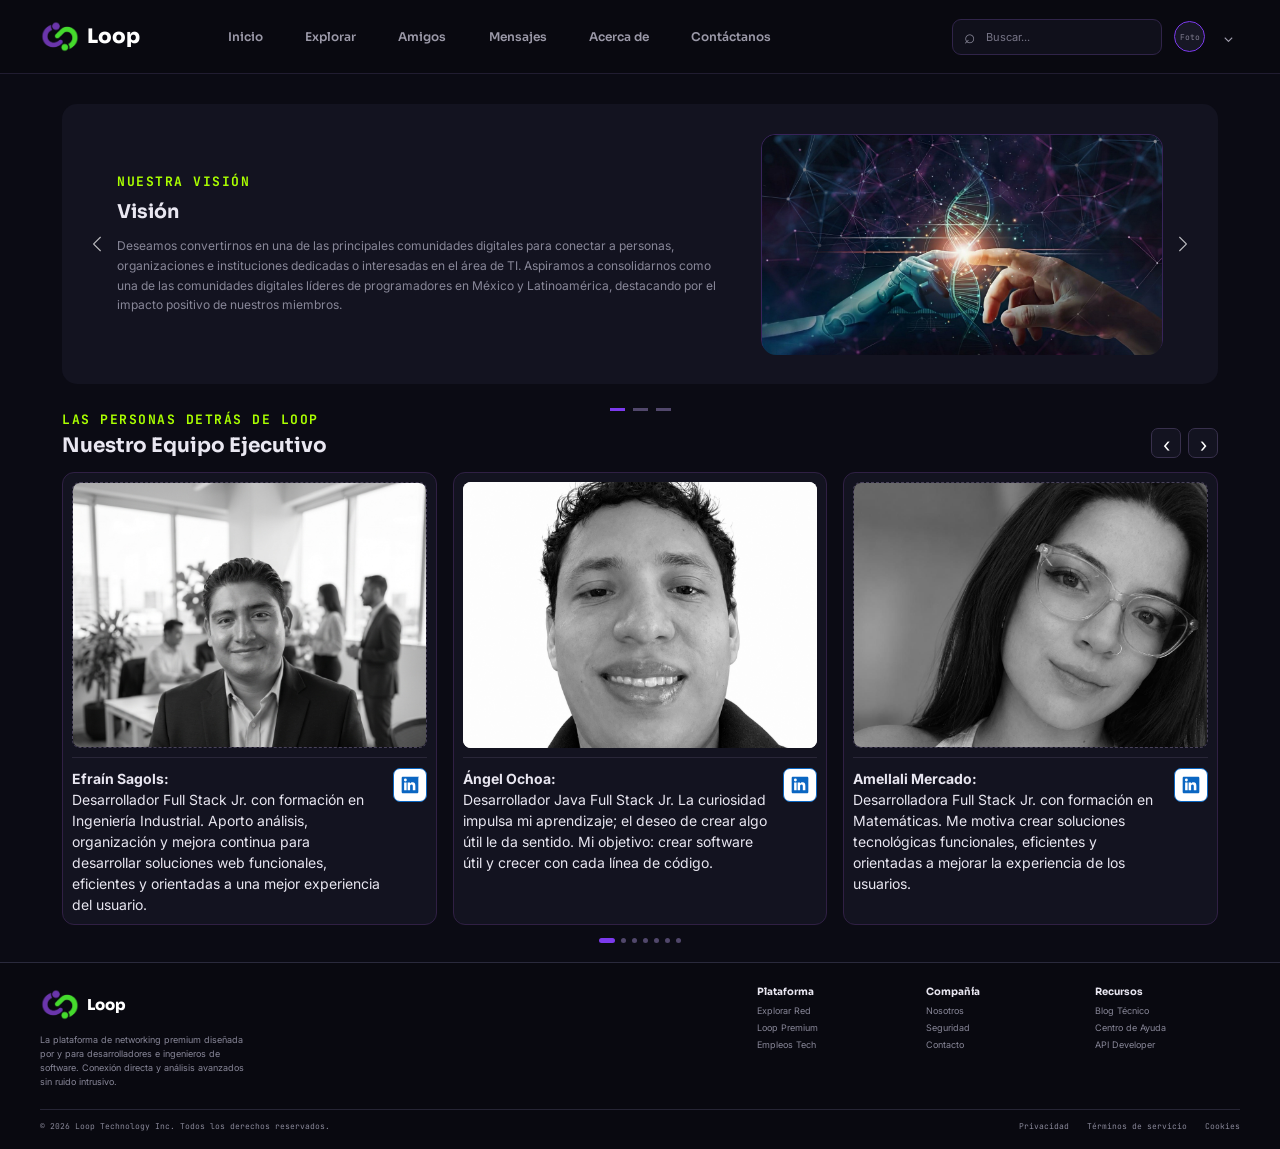
==== commit 73693a87: "Se comparten actualizaciones de styles y se modifica vision y mision del archivo acercade" ====
--- a/acercade.html
+++ b/acercade.html
@@ -5,7 +5,8 @@
   <meta charset="utf-8">
   <meta name="viewport" content="width=device-width, initial-scale=1">
   <meta name="theme-color" content="#0b0b14">
-  <title>Loop — Acerca de nosotros.</title>
+  <meta name="description" content="Conoce la misión, visión y valores de Loop, así como al equipo ejecutivo detrás de la plataforma.">
+  <title>Loop — Acerca de nosotros</title>
   <!-- Bootstrap 5.3.8: mismos enlaces que las páginas anteriores -->
   <link href="https://cdn.jsdelivr.net/npm/bootstrap@5.3.8/dist/css/bootstrap.min.css" rel="stylesheet"
     integrity="sha384-sRIl4kxILFvY47J16cr9ZwB07vP4J8+LH7qKQnuqkuIAvNWLzeN8tE5YBujZqJLB" crossorigin="anonymous">
@@ -92,7 +93,9 @@
 
                 <div class="value-tags"><span>LATENCIA CERO</span><span>PRIVACIDAD ENCRIPTADA</span></div>
               </div>
-              <div class="about-image-placeholder imgMission" role="img"><span></span></div>
+              <div class="about-image-placeholder">
+                <img src="./images/nosotros/codeInGlasses.jpg" alt="Desarrollador trabajando frente a una computadora">
+              </div>
             </div>
           </article>
           <!-- Valores-->
@@ -215,7 +218,7 @@
                 Mi objetivo: crear software útil y crecer con cada línea de código.
               </p>
               <a class="team-linkedin" href="https://www.linkedin.com/in/angel-j-ochoa-dev/" target="_blank"
-                rel="noopener noreferrer" aria-label="Ver perfil de Angélica en LinkedIn">
+                rel="noopener noreferrer" aria-label="Ver perfil de Ángel Ochoa en LinkedIn">
                 <svg viewBox="0 0 24 24" aria-hidden="true" focusable="false">
                   <path
                     d="M20.45 2H3.55C2.69 2 2 2.68 2 3.52v16.96c0 .84.69 1.52 1.55 1.52h16.9c.86 0 1.55-.68 1.55-1.52V3.52c0-.84-.69-1.52-1.55-1.52ZM7.93 18.34H4.96V9.02h2.97v9.32ZM6.45 7.75a1.72 1.72 0 1 1 0-3.44 1.72 1.72 0 0 1 0 3.44Zm11.89 10.59h-2.97v-4.53c0-1.08-.02-2.47-1.51-2.47-1.51 0-1.74 1.18-1.74 2.39v4.61H9.15V9.02h2.85v1.27h.04c.4-.73 1.37-1.51 2.82-1.51 3.01 0 3.57 1.98 3.57 4.56v5Z" />
@@ -237,7 +240,7 @@
                 y orientadas a mejorar la experiencia de los usuarios.
               </p>
               <a class="team-linkedin" href="https://www.linkedin.com/in/ameaguilar/" target="_blank"
-                rel="noopener noreferrer" aria-label="Ver perfil de Ángel en LinkedIn">
+                rel="noopener noreferrer" aria-label="Ver perfil de Amellali Mercado en LinkedIn">
                 <svg viewBox="0 0 24 24" aria-hidden="true" focusable="false">
                   <path
                     d="M20.45 2H3.55C2.69 2 2 2.68 2 3.52v16.96c0 .84.69 1.52 1.55 1.52h16.9c.86 0 1.55-.68 1.55-1.52V3.52c0-.84-.69-1.52-1.55-1.52ZM7.93 18.34H4.96V9.02h2.97v9.32ZM6.45 7.75a1.72 1.72 0 1 1 0-3.44 1.72 1.72 0 0 1 0 3.44Zm11.89 10.59h-2.97v-4.53c0-1.08-.02-2.47-1.51-2.47-1.51 0-1.74 1.18-1.74 2.39v4.61H9.15V9.02h2.85v1.27h.04c.4-.73 1.37-1.51 2.82-1.51 3.01 0 3.57 1.98 3.57 4.56v5Z" />
@@ -247,7 +250,7 @@
           </article>
           <article class="team-card panel">
             <div class="team-photo-placeholder">
-              <img src="./images/nosotros/karen.jpeg" alt="Photokaren">
+              <img src="./images/nosotros/karen.jpeg" alt="Fotografía de Karen López">
             </div>
             <div class="team-description">
               <p>
@@ -257,32 +260,26 @@
                 la experiencia de usuario y seguir evolucionando.
               </p>
               <a class="team-linkedin" href="https://www.linkedin.com/in/karen-lopez-b08716435/" target="_blank"
-                rel="noopener">
-                <svg viewBox="0 0 24 24" aria-hidden="true" focusable="false">
-                  <path
-                    d="M19 0h-14c-2.761 0-5 2.239-5 5v14c0 2.761 2.239 5 5 5h14c2.762 0 5-2.239 5-5v-14c0-2.761-2.238-5-5-5zm-11 19h-3v-11h3v11zm-1.5-12.268c-.966 0-1.75-.79-1.75-1.764s.784-1.764 1.75-1.764 1.75.79 1.75 1.764-.783 1.764-1.75 1.764zm13.5 12.268h-3v-5.604c0-3.368-4-3.113-4 0v5.604h-3v-11h3v1.765c1.396-2.586 7-2.777 7 2.476v6.759z" />
-                </svg>
-              </a>
-            </div>
-          </article>
-
-
-
-          </article>
-          <article class="team-card panel">
-            <div class="team-photo-placeholder" role="img" aria-label="Foto de Alvaro"
-              style="background-image: url('images/nosotros/alvaro.jpeg'); background-size: cover; background-position: center;">
-            </div>
-            <p>
-              <strong>Alvaro Terrones:</strong>
-              <br>
-              Desarrollador Full Stack Jr. en formación, enfocado en Java y lógica de backend. Me motiva crear
-              soluciones
-              funcionales, eficientes y orientadas a mejorar la experiencia del usuario.
-            </p>
-            <div>
+                rel="noopener noreferrer" aria-label="Ver perfil de Karen López en LinkedIn">
+                <svg viewBox="0 0 24 24" aria-hidden="true" focusable="false">
+                  <path
+                    d="M20.45 2H3.55C2.69 2 2 2.68 2 3.52v16.96c0 .84.69 1.52 1.55 1.52h16.9c.86 0 1.55-.68 1.55-1.52V3.52c0-.84-.69-1.52-1.55-1.52ZM7.93 18.34H4.96V9.02h2.97v9.32ZM6.45 7.75a1.72 1.72 0 1 1 0-3.44 1.72 1.72 0 0 1 0 3.44Zm11.89 10.59h-2.97v-4.53c0-1.08-.02-2.47-1.51-2.47-1.51 0-1.74 1.18-1.74 2.39v4.61H9.15V9.02h2.85v1.27h.04c.4-.73 1.37-1.51 2.82-1.51 3.01 0 3.57 1.98 3.57 4.56v5Z" />
+                </svg>
+              </a>
+            </div>
+          </article>
+          <article class="team-card panel">
+            <div class="team-photo-placeholder">
+              <img src="./images/nosotros/alvaro.jpeg" alt="Fotografía de Álvaro Terrones">
+            </div>
+            <div class="team-description">
+              <p>
+                <strong>Álvaro Terrones:</strong><br>
+                Desarrollador Full Stack Jr. en formación, enfocado en Java y lógica de backend. Me motiva crear
+                soluciones funcionales, eficientes y orientadas a mejorar la experiencia del usuario.
+              </p>
               <a class="team-linkedin" href="https://www.linkedin.com/in/%C3%A1lvaro-terrones-15ba18354/"
-                target="_blank">
+                target="_blank" rel="noopener noreferrer" aria-label="Ver perfil de Álvaro Terrones en LinkedIn">
                 <svg viewBox="0 0 24 24" aria-hidden="true" focusable="false">
                   <path
                     d="M20.447 20.452h-3.554v-5.569c0-1.328-.027-3.037-1.852-3.037-1.853 0-2.136 1.445-2.136 2.939v5.667H9.351V9h3.414v1.561h.046c.477-.9 1.637-1.85 3.37-1.85 3.601 0 4.267 2.37 4.267 5.455v6.286zM5.337 7.433c-1.144 0-2.063-.926-2.063-2.065 0-1.138.92-2.063 2.063-2.063 1.14 0 2.064.925 2.064 2.063 0 1.139-.925 2.065-2.064 2.065zm1.777 13.019H3.56V9h3.554v11.452z">
@@ -294,7 +291,7 @@
 
           <article class="team-card panel">
             <div class="team-photo-placeholder">
-              <img src="./images/nosotros/SelenePhoto.jpg" alt="PhotoSelene">
+              <img src="./images/nosotros/SelenePhoto.jpg" alt="Fotografía de Selene Kanagusico">
             </div>
             <div class="team-description">
               <p>
@@ -306,7 +303,7 @@
               </p>
               <a class="team-linkedin"
                 href="https://www.linkedin.com/in/selene-kanagusico-developer/?isSelfProfile=true" target="_blank"
-                rel="noopener noreferrer" aria-label="Ver perfil de Angélica en LinkedIn">
+                rel="noopener noreferrer" aria-label="Ver perfil de Selene Kanagusico en LinkedIn">
                 <svg viewBox="0 0 24 24" aria-hidden="true" focusable="false">
                   <path
                     d="M20.45 2H3.55C2.69 2 2 2.68 2 3.52v16.96c0 .84.69 1.52 1.55 1.52h16.9c.86 0 1.55-.68 1.55-1.52V3.52c0-.84-.69-1.52-1.55-1.52ZM7.93 18.34H4.96V9.02h2.97v9.32ZM6.45 7.75a1.72 1.72 0 1 1 0-3.44 1.72 1.72 0 0 1 0 3.44Zm11.89 10.59h-2.97v-4.53c0-1.08-.02-2.47-1.51-2.47-1.51 0-1.74 1.18-1.74 2.39v4.61H9.15V9.02h2.85v1.27h.04c.4-.73 1.37-1.51 2.82-1.51 3.01 0 3.57 1.98 3.57 4.56v5Z" />
@@ -319,7 +316,7 @@
 
             <!-- FOTO DEL INTEGRANTE -->
             <div class="team-photo-placeholder">
-              <img src="./images/nosotros/victor.jpg" alt="Foto de Tu Nombre">
+              <img src="./images/nosotros/victor.jpg" alt="Fotografía de Víctor Manuel Lázaro Bravo">
             </div>
 
             <!-- DESCRIPCIÓN Y REDES SOCIALES -->
@@ -377,7 +374,7 @@
       </div>
       <div class="footer-column">
         <h2>Compañía</h2><a href="./acercade.html">Nosotros</a><a href="#seguridad">Seguridad</a><a
-          href="contacto.html">Contacto</a>
+          href="./contactanos.html">Contacto</a>
       </div>
       <div class="footer-column">
         <h2>Recursos</h2><a href="#blog">Blog Técnico</a><a href="#ayuda">Centro de Ayuda</a><a href="#api">API
@@ -394,33 +391,8 @@
   <script src="https://cdn.jsdelivr.net/npm/bootstrap@5.3.8/dist/js/bootstrap.bundle.min.js"
     integrity="sha384-FKyoEForCGlyvwx9Hj09JcYn3nv7wiPVlz7YYwJrWVcXK/BmnVDxM+D2scQbITxI" crossorigin="anonymous">
     </script>
-  <script>
-    // Carrusel horizontal del equipo: avanza una tarjeta y se adapta al ancho disponible.
-    (() => {
-      const track = document.querySelector('.team-track');
-      const cards = [...document.querySelectorAll('.team-card')];
-      const dots = [...document.querySelectorAll('.team-pagination span')];
-      let index = 0;
-      const visibleCount = () => window.matchMedia('(min-width: 1000px)').matches ? 3 : window.matchMedia(
-        '(min-width: 600px)').matches ? 2 : 1;
-      const update = () => {
-        const max = Math.max(0, cards.length - visibleCount());
-        index = Math.min(index, max);
-        const gap = parseFloat(getComputedStyle(track).gap) || 0;
-        const step = (cards[0]?.getBoundingClientRect().width || 0) + gap;
-        track.style.transform = `translateX(-${index * step}px)`;
-        dots.forEach((dot, i) => dot.classList.toggle('current', i === index));
-      };
-      document.querySelectorAll('.team-arrow').forEach(button => button.addEventListener('click', () => {
-        const max = Math.max(0, cards.length - visibleCount());
-        index = button.dataset.teamDirection === 'next' ? (index >= max ? 0 : index + 1) : (index <= 0 ? max :
-          index - 1);
-        update();
-      }));
-      window.addEventListener('resize', update);
-    })();
-  </script>
+  <script src="./JS/main.js"></script>
 
 </body>
 
-</html>+</html>
--- a/CSS/styles.css
+++ b/CSS/styles.css
@@ -636,17 +636,42 @@
   overflow: visible; 
 }
 
-/* Tarjetas de Misión y Visión */
-.vision-panel, .values-panel { 
+/* Paneles institucionales de Visión, Misión y Valores */
+.vision-panel, .mission-panel, .values-panel {
   min-height: 202px; 
   padding: 30px 55px; 
-  display: flex; 
-  flex-direction: column; 
-  align-items: center; 
-  justify-content: center; 
   background: var(--modular-gray); 
   border-color: #302044; 
   border-radius: 15px; 
+}
+
+.vision-panel, .values-panel {
+  display: flex;
+  flex-direction: column;
+  align-items: center;
+  justify-content: center;
+}
+
+.mission-panel {
+  display: grid;
+  grid-template-columns: 1.2fr .8fr;
+  align-items: center;
+  gap: 42px;
+}
+
+.mission-copy h2 {
+  margin: 0 0 12px;
+  color: #e9e7f1;
+  font: 700 19px var(--heading-font);
+}
+
+.mission-copy > p:not(.about-kicker) {
+  color: var(--text-muted);
+  font: 400 12px/1.65 var(--body-font);
+}
+
+.mission-panel .about-image-placeholder {
+  height: 220px;
 }
 
 /* Subtítulo decorativo en la sección "Acerca de" */
@@ -842,13 +867,16 @@
   font: 400 9px var(--mono-font); 
 }
 
-.imgMission{
-  background-image: url("../images/nosotros/codeInGlasses.jpg");
-  background-size: contain 80%;      
-  background-repeat: no-repeat;  
-  background-position: center;  
-}
-
+/* Ajusta cualquier imagen dentro del marco de Misión/Visión */
+.about-image-placeholder img {
+  width: 100%;
+  height: 100%;
+  max-height: 220px;
+  object-fit: cover;
+  object-position: center;
+  display: block;
+  border-radius: 14px;
+}
 /* Etiqueta dentro del marco de imagen */
 .about-image-placeholder span { 
   padding: 7px 10px; 
@@ -1064,6 +1092,8 @@
   .about-page { padding: 0 18px; } 
   .about-content { margin-top: 22px; } 
   .vision-panel, .values-panel { min-height: 190px; padding: 26px 38px; } 
+  .mission-panel { grid-template-columns: 1fr; gap: 18px; padding: 26px 38px; }
+  .mission-panel .about-image-placeholder { height: 200px; }
   .vision-panel h1 { font-size: 24px; } 
   .mission-feature { grid-template-columns: 1fr; gap: 18px; margin-top: 0; } /* Pasa misión a 1 sola columna */
   .mission-art { min-height: 200px; } 
@@ -1076,6 +1106,7 @@
   .about-page { padding: 0 14px; } 
   .about-content { margin-top: 18px; } 
   .vision-panel, .values-panel { min-height: 205px; padding: 23px 25px; } 
+  .mission-panel { padding: 23px 25px; }
   .vision-panel h1 { font-size: 21px; } 
   .vision-copy { font-size: 11px; } 
   .wide-break { display: none; } /* Oculta saltos de línea diseñados para pantallas grandes */
@@ -1117,7 +1148,7 @@
   transform: none;
   filter: grayscale(100%);
 }
-=======
+
 /*Stilo del logo */
  .logo {
   width: 40px;
@@ -1418,4 +1449,4 @@
   .contact-lower { grid-template-columns: 1fr; gap: 12px; margin: 24px 0 0; }
   .contact-form { min-height: 0; }
   .contact-image-space { min-height: 210px; }
-}+}
